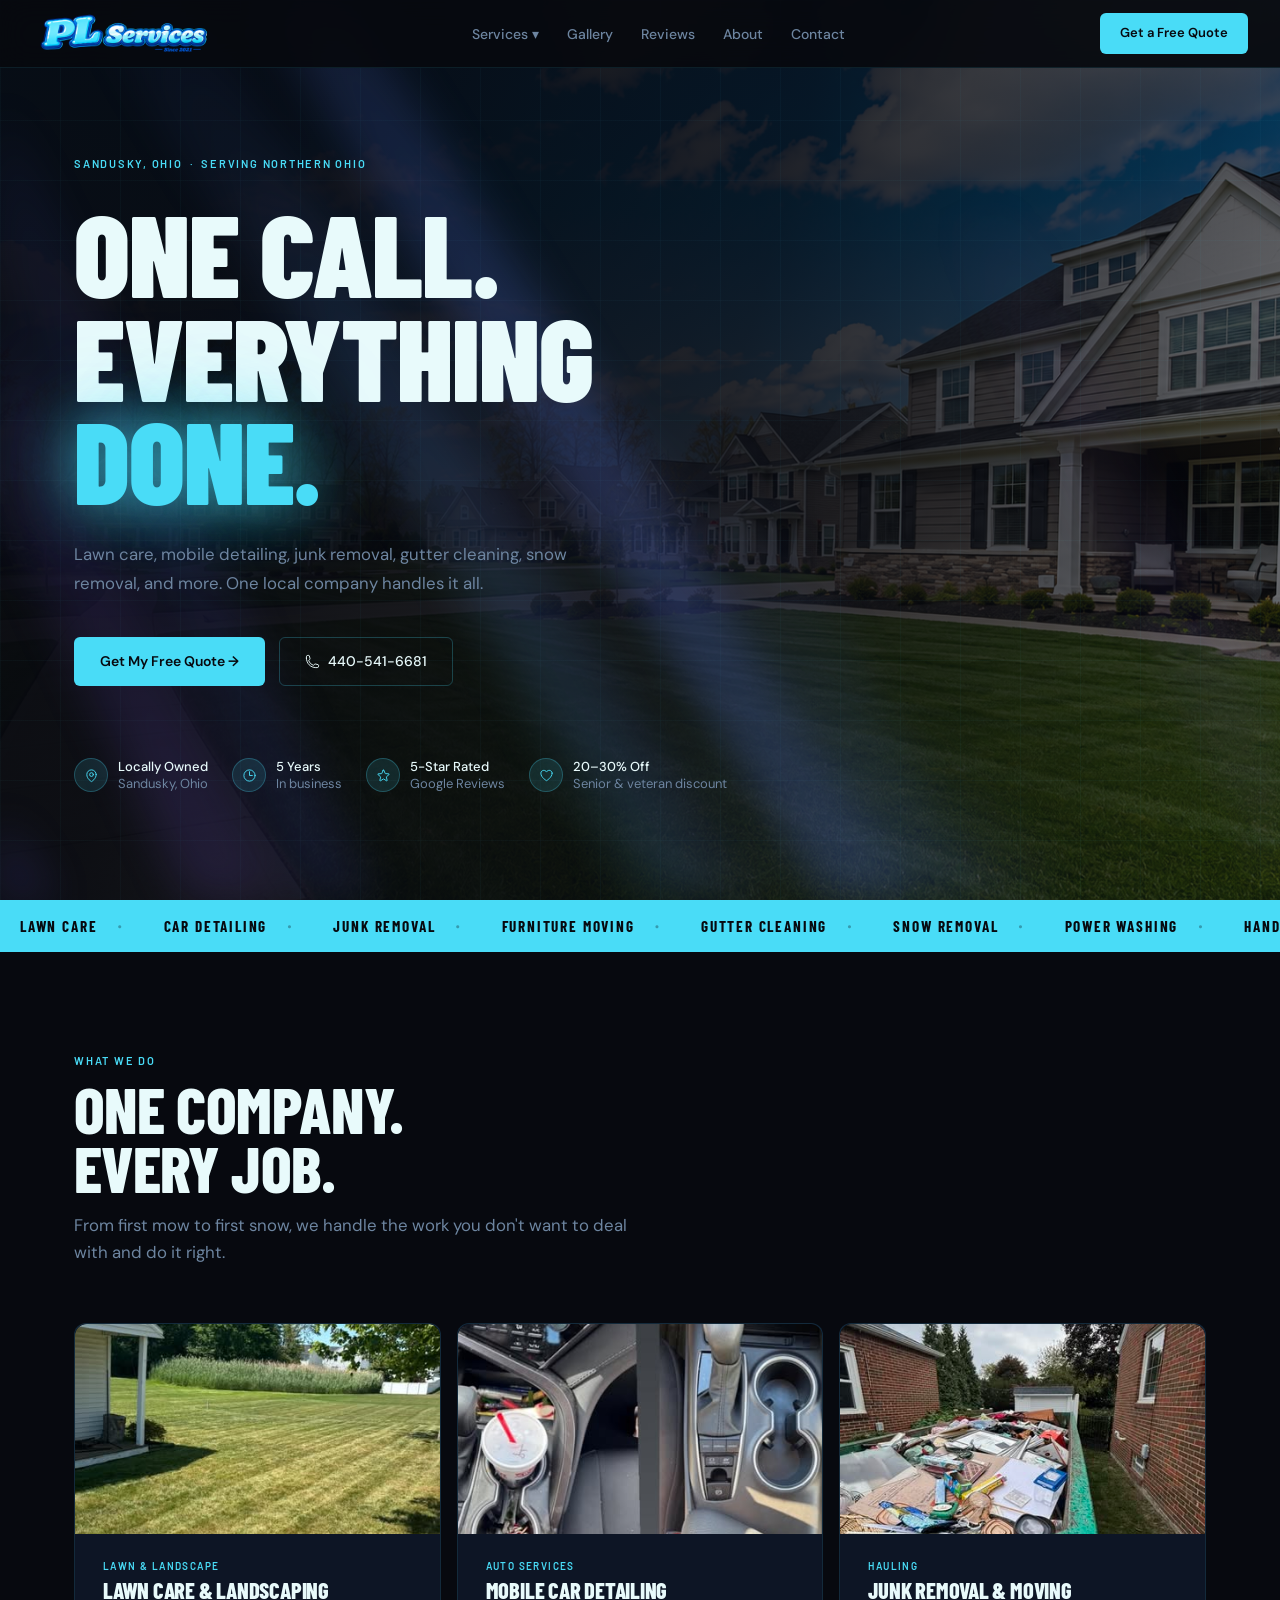
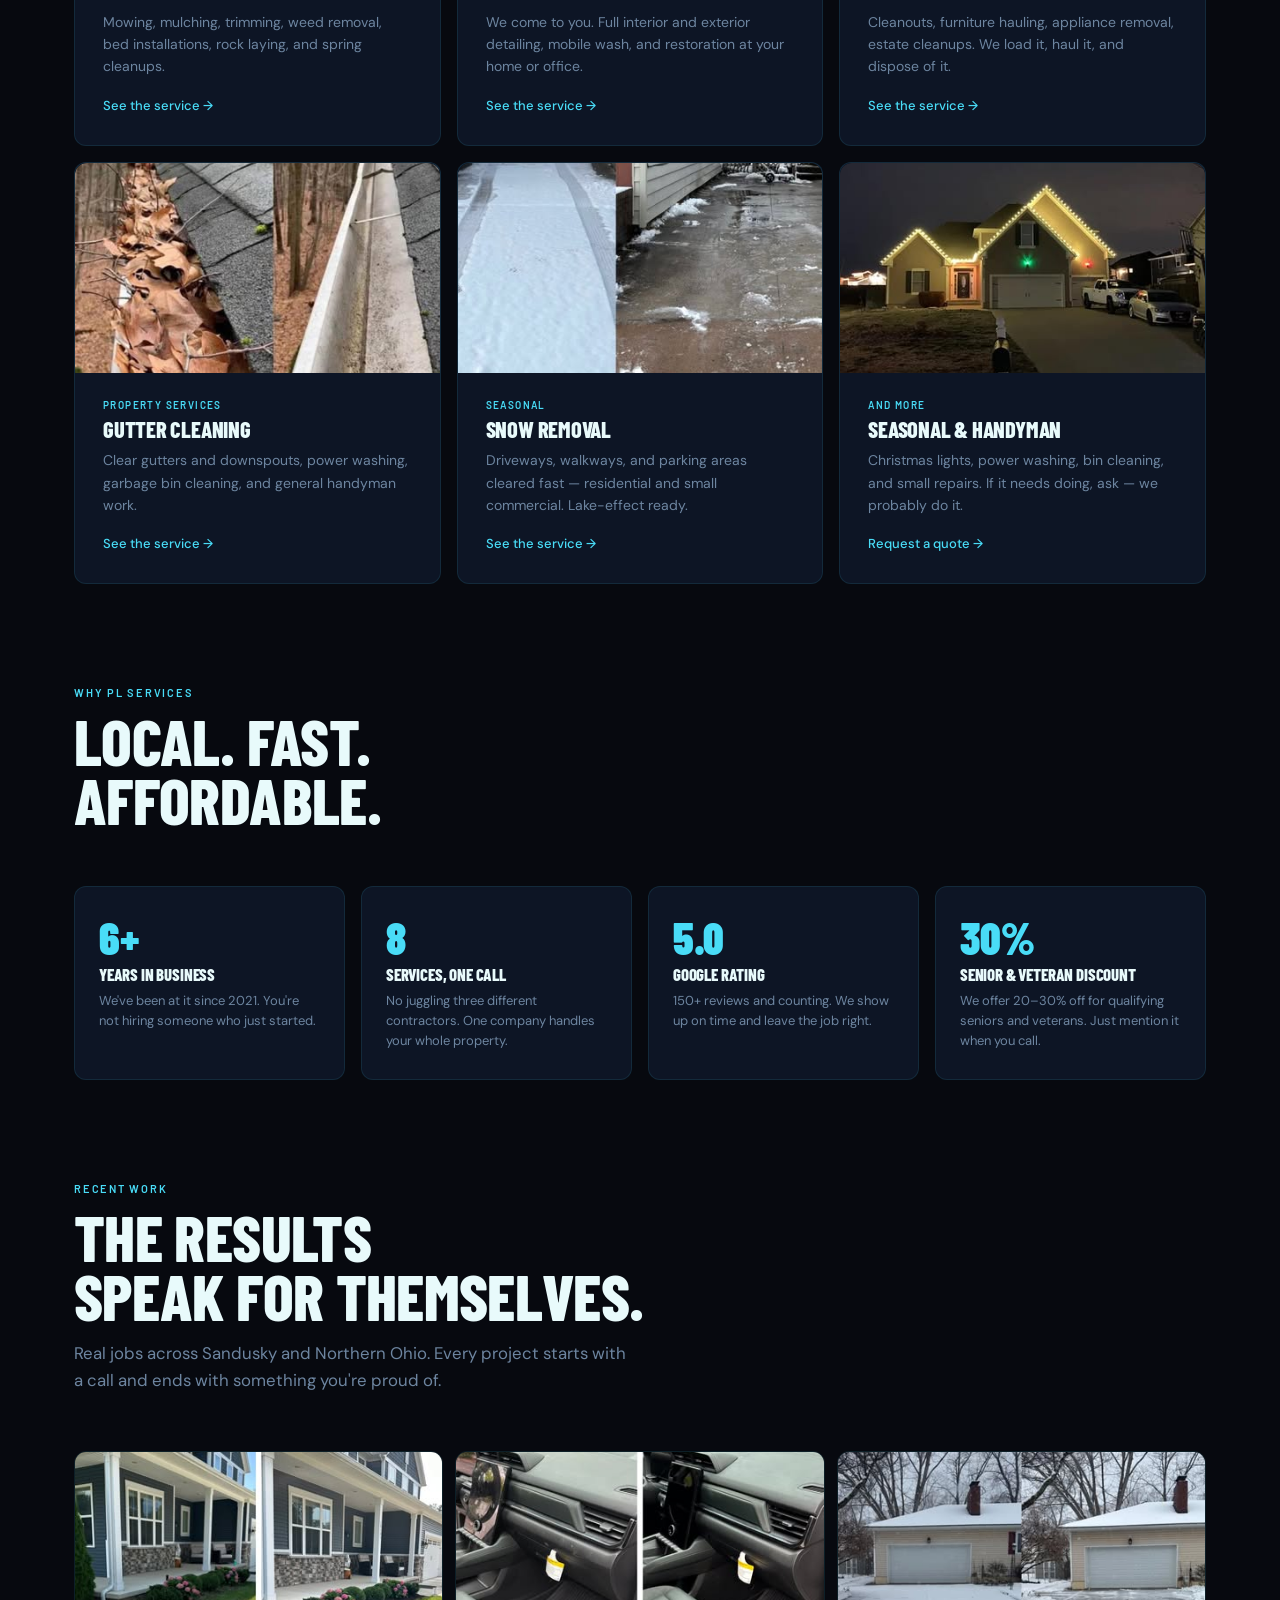
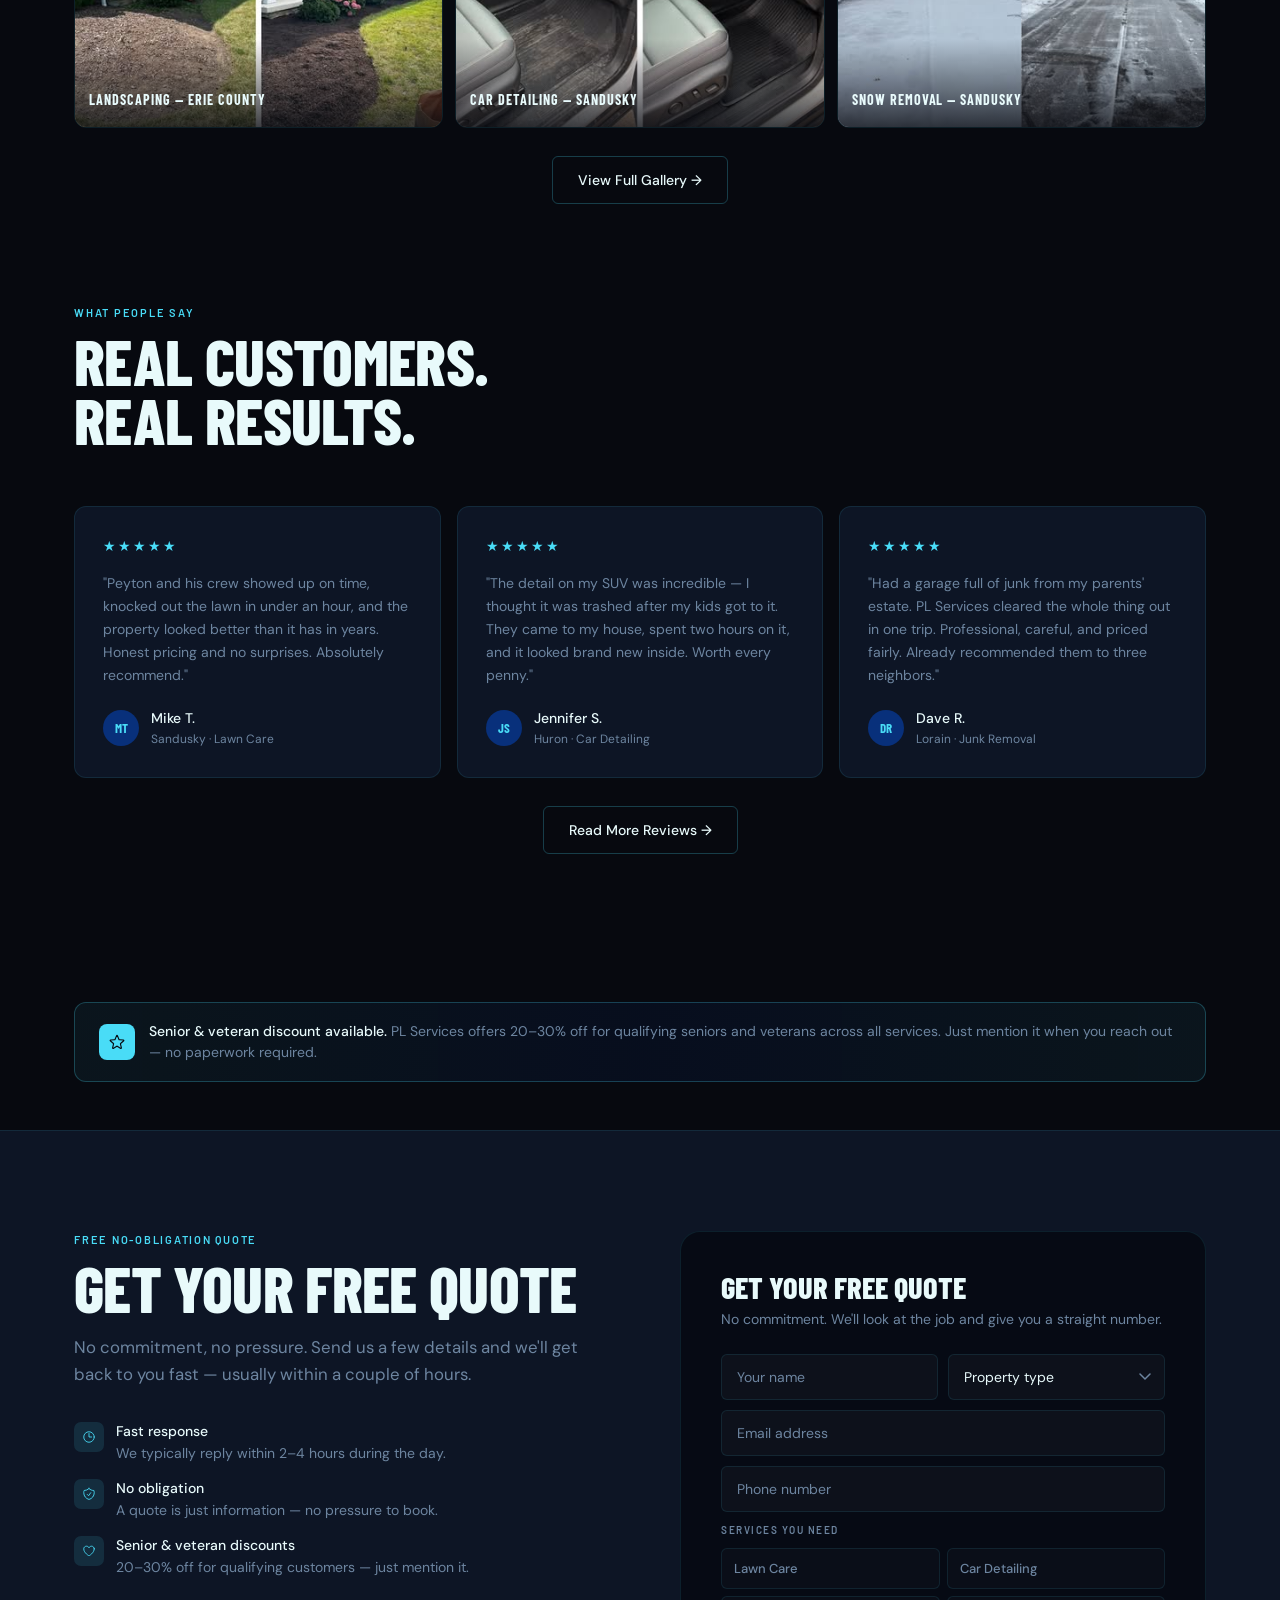
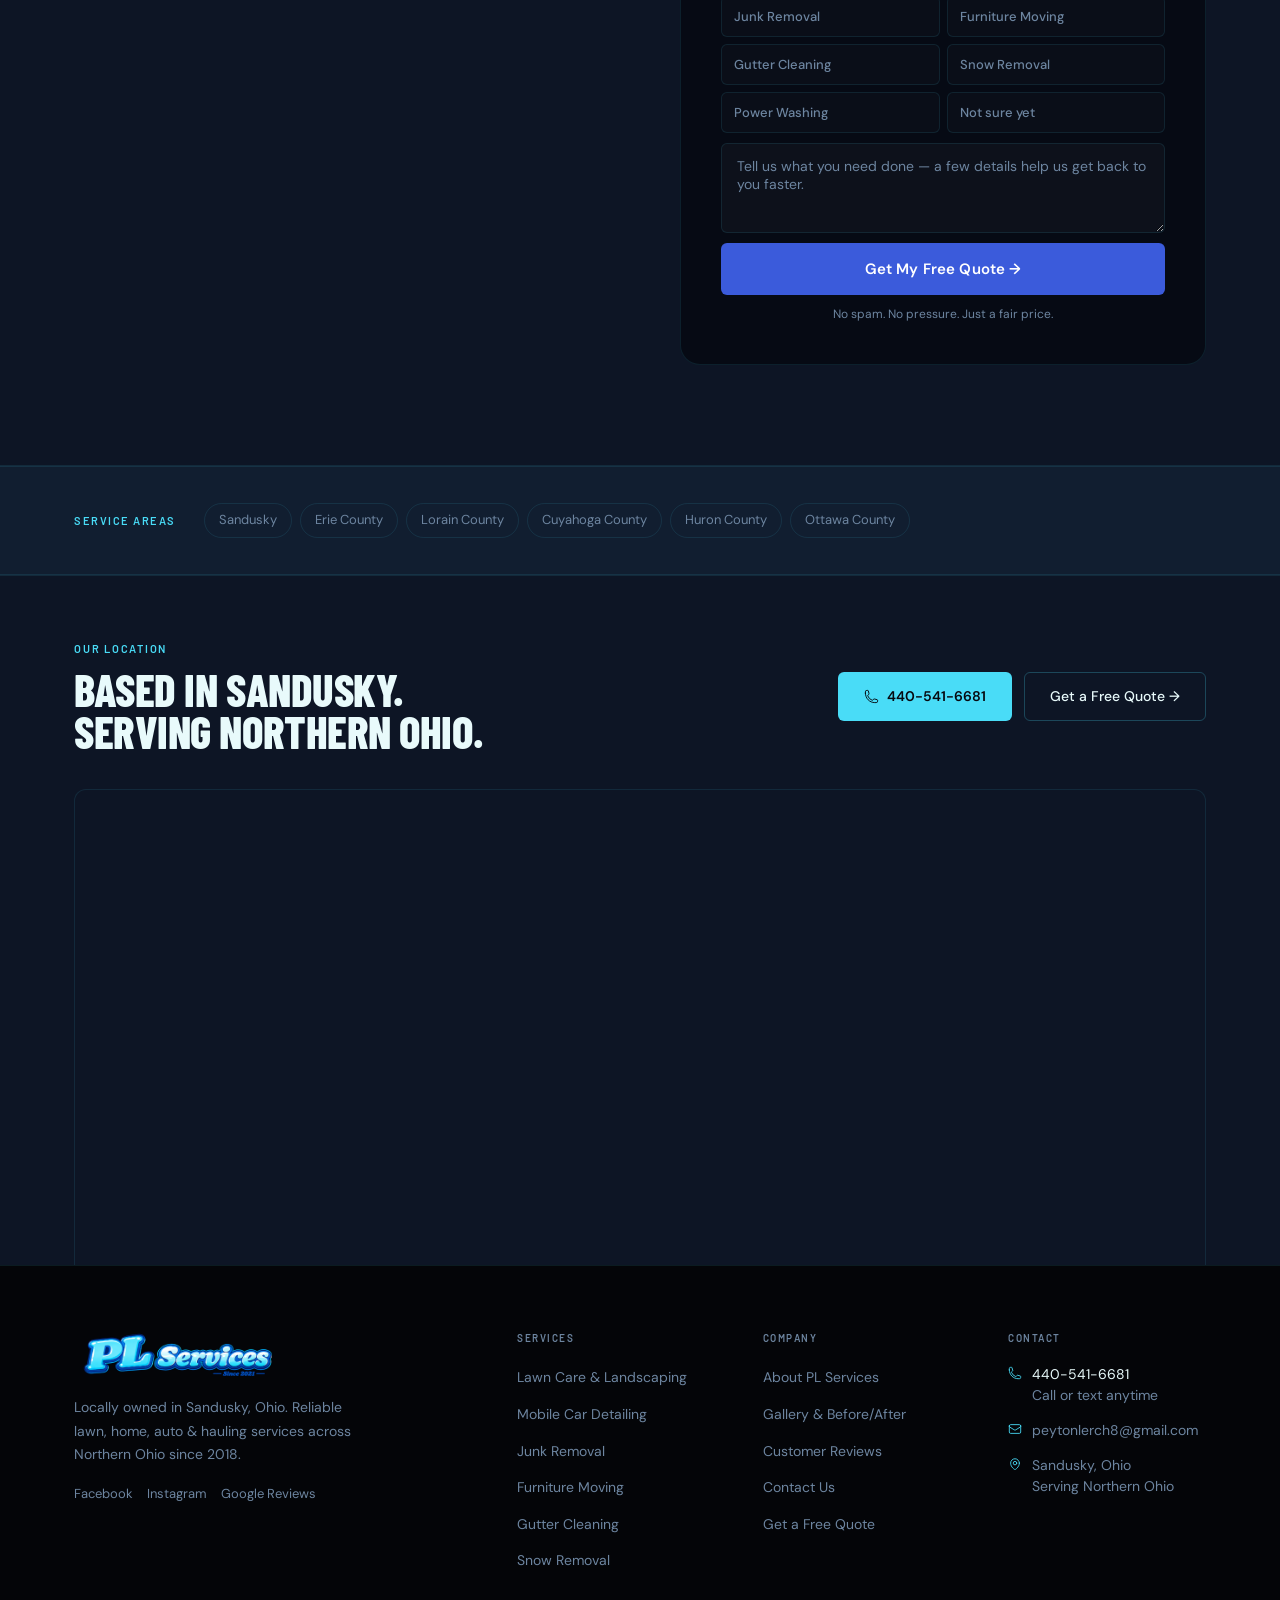
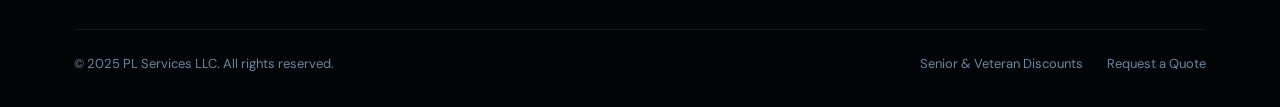
==== index.html @ 10dc3836 "Add hero beam animation and tighten mobile layout - Canvas beam animation on home page hero (vanilla" ====
<!DOCTYPE html>
<html lang="en">
<head>
<meta charset="UTF-8">
<meta name="viewport" content="width=device-width, initial-scale=1.0">
<title>PL Services LLC | Lawn, Home, Auto &amp; Hauling Services in Sandusky, Ohio</title>
<meta name="description" content="PL Services LLC offers lawn care, mobile car detailing, junk removal, gutter cleaning, and snow removal across Sandusky and Northern Ohio. Locally owned since 2021.">
<link rel="stylesheet" href="assets/css/styles.css">
</head>
<body>

<div id="nav-ph"></div>

<!-- HERO -->
<section class="hero">
  <div class="hero-bg"></div>
  <div class="page-hero-photo" style="background-image:url('assets/images/Hero%20Image.png');background-position:center 40%"></div>
  <div class="hero-grid"></div>
  <canvas id="hero-beams-canvas" class="hero-beams-canvas"></canvas>
  <div class="hero-content">
    <span class="eyebrow hero-eyebrow">Sandusky, Ohio &nbsp;·&nbsp; Serving Northern Ohio</span>
    <h1>One call.<br>Everything<br><span class="glow">Done.</span></h1>
    <p class="hero-sub">Lawn care, mobile detailing, junk removal, gutter cleaning, snow removal, and more. One local company handles it all.</p>
    <div class="hero-ctas">
      <a href="contact.html#quote" class="btn-primary">Get My Free Quote →</a>
      <a href="tel:4405416681" class="btn-outline ph-icon-sm">
        <svg viewBox="0 0 24 24" fill="none" stroke="currentColor" stroke-width="1.5"><path stroke-linecap="round" stroke-linejoin="round" d="M2.25 6.75c0 8.284 6.716 15 15 15h2.25a2.25 2.25 0 002.25-2.25v-1.372c0-.516-.351-.966-.852-1.091l-4.423-1.106c-.44-.11-.902.055-1.173.417l-.97 1.293c-.282.376-.769.542-1.21.38a12.035 12.035 0 01-7.143-7.143c-.162-.441.004-.928.38-1.21l1.293-.97c.363-.271.527-.734.417-1.173L6.963 3.102a1.125 1.125 0 00-1.091-.852H4.5A2.25 2.25 0 002.25 4.5v2.25z"/></svg>
        440-541-6681
      </a>
    </div>
    <div class="hero-trust">
      <div class="trust-item">
        <div class="trust-icon"><svg viewBox="0 0 24 24" fill="none" stroke="currentColor" stroke-width="1.5"><path stroke-linecap="round" stroke-linejoin="round" d="M15 10.5a3 3 0 11-6 0 3 3 0 016 0z"/><path stroke-linecap="round" stroke-linejoin="round" d="M19.5 10.5c0 7.142-7.5 11.25-7.5 11.25S4.5 17.642 4.5 10.5a7.5 7.5 0 1115 0z"/></svg></div>
        <div class="trust-text"><strong>Locally Owned</strong>Sandusky, Ohio</div>
      </div>
      <div class="trust-item">
        <div class="trust-icon"><svg viewBox="0 0 24 24" fill="none" stroke="currentColor" stroke-width="1.5"><path stroke-linecap="round" stroke-linejoin="round" d="M12 6v6h4.5m4.5 0a9 9 0 11-18 0 9 9 0 0118 0z"/></svg></div>
        <div class="trust-text"><strong>5 Years</strong>In business</div>
      </div>
      <div class="trust-item">
        <div class="trust-icon"><svg viewBox="0 0 24 24" fill="none" stroke="currentColor" stroke-width="1.5"><path stroke-linecap="round" stroke-linejoin="round" d="M11.48 3.499a.562.562 0 011.04 0l2.125 5.111a.563.563 0 00.475.345l5.518.442c.499.04.701.663.321.988l-4.204 3.602a.563.563 0 00-.182.557l1.285 5.385a.562.562 0 01-.84.61l-4.725-2.885a.563.563 0 00-.586 0L6.982 20.54a.562.562 0 01-.84-.61l1.285-5.386a.562.562 0 00-.182-.557l-4.204-3.602a.563.563 0 01.321-.988l5.518-.442a.563.563 0 00.475-.345L11.48 3.5z"/></svg></div>
        <div class="trust-text"><strong>5-Star Rated</strong>Google Reviews</div>
      </div>
      <div class="trust-item">
        <div class="trust-icon"><svg viewBox="0 0 24 24" fill="none" stroke="currentColor" stroke-width="1.5"><path stroke-linecap="round" stroke-linejoin="round" d="M21 8.25c0-2.485-2.099-4.5-4.688-4.5-1.935 0-3.597 1.126-4.312 2.733-.715-1.607-2.377-2.733-4.313-2.733C5.1 3.75 3 5.765 3 8.25c0 7.22 9 12 9 12s9-4.78 9-12z"/></svg></div>
        <div class="trust-text"><strong>20–30% Off</strong>Senior &amp; veteran discount</div>
      </div>
    </div>
  </div>
</section>

<!-- TICKER -->
<div id="ticker-ph"></div>

<!-- SERVICES -->
<section class="section">
  <div class="container">
    <div class="section-hd">
      <span class="eyebrow">What We Do</span>
      <h2>One company.<br>Every job.</h2>
      <p>From first mow to first snow, we handle the work you don't want to deal with and do it right.</p>
    </div>
    <div class="svc-grid">
      <a href="lawn-care.html" class="svc-card">
        <img class="card-photo" src="assets/images/Finished%20mowed%20lawn.jpg" alt="Freshly mowed lawn in Sandusky Ohio">
        <div class="card-body">
          <div class="card-lbl">Lawn &amp; Landscape</div>
          <h3>Lawn Care &amp; Landscaping</h3>
          <p>Mowing, mulching, trimming, weed removal, bed installations, rock laying, and spring cleanups.</p>
          <span class="card-more">See the service →</span>
        </div>
      </a>
      <a href="car-detailing.html" class="svc-card">
        <img class="card-photo" src="assets/images/Car%20Detailing%20Before%20After%201.jpg" alt="Mobile car detailing before and after Sandusky Ohio">
        <div class="card-body">
          <div class="card-lbl">Auto Services</div>
          <h3>Mobile Car Detailing</h3>
          <p>We come to you. Full interior and exterior detailing, mobile wash, and restoration at your home or office.</p>
          <span class="card-more">See the service →</span>
        </div>
      </a>
      <a href="junk-removal.html" class="svc-card">
        <img class="card-photo" src="assets/images/Junk%20Removal.jpg" alt="Junk removal and hauling Northern Ohio">
        <div class="card-body">
          <div class="card-lbl">Hauling</div>
          <h3>Junk Removal &amp; Moving</h3>
          <p>Cleanouts, furniture hauling, appliance removal, estate cleanups. We load it, haul it, and dispose of it.</p>
          <span class="card-more">See the service →</span>
        </div>
      </a>
      <a href="gutter-cleaning.html" class="svc-card">
        <img class="card-photo" src="assets/images/Gutter%20Cleaning%20Before%20After%202.jpg" alt="Gutter cleaning Sandusky Ohio">
        <div class="card-body">
          <div class="card-lbl">Property Services</div>
          <h3>Gutter Cleaning</h3>
          <p>Clear gutters and downspouts, power washing, garbage bin cleaning, and general handyman work.</p>
          <span class="card-more">See the service →</span>
        </div>
      </a>
      <a href="snow-removal.html" class="svc-card">
        <img class="card-photo" src="assets/images/Snow%20Removal%20Before%20After%201.jpg" alt="Snow removal Sandusky Erie County Ohio">
        <div class="card-body">
          <div class="card-lbl">Seasonal</div>
          <h3>Snow Removal</h3>
          <p>Driveways, walkways, and parking areas cleared fast — residential and small commercial. Lake-effect ready.</p>
          <span class="card-more">See the service →</span>
        </div>
      </a>
      <a href="contact.html" class="svc-card">
        <img class="card-photo" src="assets/images/Hung%20Christmas%20Lights%20on%20House%201.jpg" alt="Christmas lights installation and seasonal services Northern Ohio">
        <div class="card-body">
          <div class="card-lbl">And More</div>
          <h3>Seasonal &amp; Handyman</h3>
          <p>Christmas lights, power washing, bin cleaning, and small repairs. If it needs doing, ask — we probably do it.</p>
          <span class="card-more">Request a quote →</span>
        </div>
      </a>
    </div>
  </div>
</section>

<!-- WHY US -->
<section class="section" style="padding-top:0">
  <div class="container">
    <div class="section-hd">
      <span class="eyebrow">Why PL Services</span>
      <h2>Local. Fast.<br>Affordable.</h2>
    </div>
    <div class="why-grid">
      <div class="why-item">
        <div class="why-num">6+</div>
        <h4>Years in Business</h4>
        <p>We've been at it since 2021. You're not hiring someone who just started.</p>
      </div>
      <div class="why-item">
        <div class="why-num">8</div>
        <h4>Services, One Call</h4>
        <p>No juggling three different contractors. One company handles your whole property.</p>
      </div>
      <div class="why-item">
        <div class="why-num">5.0</div>
        <h4>Google Rating</h4>
        <p>150+ reviews and counting. We show up on time and leave the job right.</p>
      </div>
      <div class="why-item">
        <div class="why-num">30%</div>
        <h4>Senior &amp; Veteran Discount</h4>
        <p>We offer 20–30% off for qualifying seniors and veterans. Just mention it when you call.</p>
      </div>
    </div>
  </div>
</section>

<!-- GALLERY PREVIEW -->
<section class="section" style="padding-top:0">
  <div class="container">
    <div class="section-hd">
      <span class="eyebrow">Recent Work</span>
      <h2>The results<br>speak for themselves.</h2>
      <p>Real jobs across Sandusky and Northern Ohio. Every project starts with a call and ends with something you're proud of.</p>
    </div>
    <div class="ph-grid">
      <div class="ph-item">
        <img src="assets/images/Landscape%20Before%20After%201.jpg" alt="Landscaping before and after Sandusky Ohio">
        <div class="ph-cap"><span>Landscaping — Erie County</span></div>
      </div>
      <div class="ph-item">
        <img src="assets/images/Car%20Detailing%20Before%20After%202.jpg" alt="Car detailing before and after Northern Ohio">
        <div class="ph-cap"><span>Car Detailing — Sandusky</span></div>
      </div>
      <div class="ph-item">
        <img src="assets/images/Snow%20Removal%20Before%20After%203.jpg" alt="Snow removal before and after Erie County Ohio">
        <div class="ph-cap"><span>Snow Removal — Sandusky</span></div>
      </div>
    </div>
    <div style="text-align:center;margin-top:28px">
      <a href="gallery.html" class="btn-outline">View Full Gallery →</a>
    </div>
  </div>
</section>

<!-- REVIEWS PREVIEW -->
<section class="section" style="padding-top:0">
  <div class="container">
    <div class="section-hd">
      <span class="eyebrow">What People Say</span>
      <h2>Real customers.<br>Real results.</h2>
    </div>
    <div class="reviews-grid">
      <div class="rv-card">
        <div class="rv-stars">★★★★★</div>
        <p class="rv-text">"Peyton and his crew showed up on time, knocked out the lawn in under an hour, and the property looked better than it has in years. Honest pricing and no surprises. Absolutely recommend."</p>
        <div class="rv-author">
          <div class="rv-avatar">MT</div>
          <div><div class="rv-name">Mike T.</div><div class="rv-loc">Sandusky · Lawn Care</div></div>
        </div>
      </div>
      <div class="rv-card">
        <div class="rv-stars">★★★★★</div>
        <p class="rv-text">"The detail on my SUV was incredible — I thought it was trashed after my kids got to it. They came to my house, spent two hours on it, and it looked brand new inside. Worth every penny."</p>
        <div class="rv-author">
          <div class="rv-avatar">JS</div>
          <div><div class="rv-name">Jennifer S.</div><div class="rv-loc">Huron · Car Detailing</div></div>
        </div>
      </div>
      <div class="rv-card">
        <div class="rv-stars">★★★★★</div>
        <p class="rv-text">"Had a garage full of junk from my parents' estate. PL Services cleared the whole thing out in one trip. Professional, careful, and priced fairly. Already recommended them to three neighbors."</p>
        <div class="rv-author">
          <div class="rv-avatar">DR</div>
          <div><div class="rv-name">Dave R.</div><div class="rv-loc">Lorain · Junk Removal</div></div>
        </div>
      </div>
    </div>
    <div style="text-align:center;margin-top:28px">
      <a href="reviews.html" class="btn-outline">Read More Reviews →</a>
    </div>
  </div>
</section>

<!-- DISCOUNT STRIP -->
<div class="container">
  <div class="disc-strip">
    <div class="disc-icon">
      <svg viewBox="0 0 24 24" fill="none" stroke="currentColor" stroke-width="1.5"><path stroke-linecap="round" stroke-linejoin="round" d="M11.48 3.499a.562.562 0 011.04 0l2.125 5.111a.563.563 0 00.475.345l5.518.442c.499.04.701.663.321.988l-4.204 3.602a.563.563 0 00-.182.557l1.285 5.385a.562.562 0 01-.84.61l-4.725-2.885a.563.563 0 00-.586 0L6.982 20.54a.562.562 0 01-.84-.61l1.285-5.386a.562.562 0 00-.182-.557l-4.204-3.602a.563.563 0 01.321-.988l5.518-.442a.563.563 0 00.475-.345L11.48 3.5z"/></svg>
    </div>
    <p><strong>Senior &amp; veteran discount available.</strong> PL Services offers 20–30% off for qualifying seniors and veterans across all services. Just mention it when you reach out — no paperwork required.</p>
  </div>
</div>

<!-- QUOTE FORM -->
<div id="quote-ph"></div>
<!-- AREA -->
<div id="area-ph"></div>

<div id="footer-ph"></div>
<script src="assets/js/components.js"></script>
<script src="assets/js/script.js"></script>
</body>
</html>
---- assets/css/styles.css ----
@import url('https://fonts.googleapis.com/css2?family=Barlow+Condensed:wght@600;700;800;900&family=Barlow:wght@500;600&family=DM+Sans:ital,wght@0,400;0,500;0,600;1,400&display=swap');

:root {
  --bg:#07090f; --surface:#0d1525; --surface-2:#111e30;
  --accent:#49DCF7; --accent-dim:rgba(73,220,247,.12); --accent-bright:#6AEAFB;
  --navy:#08307B; --blue:#1a6fa8;
  --text:#E8FAFB; --muted:#6d85a0;
  --border:rgba(73,220,247,.1); --border-s:rgba(73,220,247,.25);
  --r:6px; --rl:12px; --rxl:20px;
  --fd:'Barlow Condensed',sans-serif; --fb:'DM Sans',sans-serif; --fl:'Barlow',sans-serif;
  --t:.22s ease;
}

*,*::before,*::after{box-sizing:border-box;margin:0;padding:0}
html{scroll-behavior:smooth}
body{background:var(--bg);color:var(--text);font-family:var(--fb);font-size:16px;line-height:1.6;-webkit-font-smoothing:antialiased}
img{max-width:100%;display:block}
a{color:inherit;text-decoration:none}

.container{max-width:1180px;margin:0 auto;padding:0 24px}

.eyebrow{font-family:var(--fl);font-size:11px;font-weight:600;letter-spacing:.16em;text-transform:uppercase;color:var(--accent);display:block}

h1,h2,h3,h4{font-family:var(--fd);font-weight:800;line-height:.92;letter-spacing:-.01em;text-transform:uppercase}
h1{font-size:clamp(3.5rem,9vw,8rem)}
h2{font-size:clamp(2.2rem,5vw,4.2rem)}
h3{font-size:clamp(1.6rem,3vw,2.4rem)}
h4{font-size:1.3rem}
p{font-family:var(--fb)}

.btn-primary{display:inline-flex;align-items:center;gap:8px;background:var(--accent);color:#07090f;font-family:var(--fb);font-size:14px;font-weight:600;padding:13px 26px;border-radius:var(--r);border:none;cursor:pointer;transition:background var(--t),transform var(--t);white-space:nowrap;text-decoration:none}
.btn-primary:hover{background:var(--accent-bright);transform:translateY(-2px)}
.btn-outline{display:inline-flex;align-items:center;gap:8px;background:transparent;color:var(--text);font-family:var(--fb);font-size:14px;font-weight:500;padding:12px 25px;border-radius:var(--r);border:1px solid var(--border-s);cursor:pointer;transition:border-color var(--t),color var(--t);white-space:nowrap;text-decoration:none}
.btn-outline:hover{border-color:var(--accent);color:var(--accent)}

/* NAV */
.site-nav{position:fixed;top:0;left:0;right:0;z-index:100;height:68px;padding:0 32px;display:flex;align-items:center;justify-content:space-between;background:rgba(7,9,15,.92);backdrop-filter:blur(14px);border-bottom:1px solid var(--border)}
.nav-logo{display:flex;align-items:center;text-decoration:none;flex-shrink:0}
.nav-logo-img{height:46px;width:auto;display:block;object-fit:contain}
.nav-links{display:flex;align-items:center;gap:28px;list-style:none}
.nav-links a{font-family:var(--fb);font-size:14px;font-weight:500;color:var(--muted);transition:color var(--t)}
.nav-links a:hover{color:var(--text)}
.nav-dropdown{position:relative}
.nav-drop-menu{position:absolute;top:100%;left:50%;transform:translateX(-50%);min-width:230px;padding:12px 0 0;background:transparent;border:none;box-shadow:none;display:none;z-index:200}
.nav-drop-menu::before{content:'';position:absolute;top:12px;left:0;right:0;bottom:0;background:var(--surface);border:1px solid var(--border);border-radius:var(--rl);box-shadow:0 24px 48px rgba(0,0,0,.5);z-index:-1}
.nav-dropdown:hover .nav-drop-menu{display:block}
.nav-drop-menu a{display:block;padding:10px 14px;border-radius:var(--r);font-size:13px;color:var(--muted);transition:background var(--t),color var(--t);position:relative;z-index:1}
.nav-drop-menu a:hover{background:var(--accent-dim);color:var(--text)}
.nav-cta{font-size:13px;padding:10px 20px}
.nav-mob-btn{display:none;background:none;border:none;cursor:pointer;color:var(--text);padding:4px}
.mobile-nav{display:none;position:fixed;top:68px;left:0;right:0;background:var(--bg);border-bottom:1px solid var(--border);padding:16px 24px 24px;z-index:99;flex-direction:column;gap:2px}
.mobile-nav.open{display:flex}
.mobile-nav a{display:block;padding:13px 0;font-size:15px;font-weight:500;color:var(--muted);border-bottom:1px solid var(--border)}
.mobile-nav a:last-child{border-bottom:none}

/* TICKER */
.ticker-wrap{overflow:hidden;background:var(--accent);padding:14px 0}
.ticker-track{display:flex;width:max-content;animation:ticker 34s linear infinite}
.ticker-item{font-family:var(--fd);font-weight:700;font-size:.95rem;letter-spacing:.12em;text-transform:uppercase;color:#07090f;padding:0 20px;white-space:nowrap;display:inline-flex;align-items:center;gap:20px}
.t-dot{opacity:.3;font-size:.45rem;line-height:1}
@keyframes ticker{from{transform:translateX(0)}to{transform:translateX(-50%)}}

/* HERO */
.hero{min-height:100vh;display:flex;align-items:center;position:relative;overflow:hidden;padding-top:68px}
.hero-bg{position:absolute;inset:0;background:radial-gradient(ellipse 65% 60% at 75% 45%,rgba(8,48,123,.45) 0%,transparent 65%),radial-gradient(ellipse 35% 50% at 15% 85%,rgba(73,220,247,.06) 0%,transparent 55%),var(--bg)}
.hero-grid{position:absolute;inset:0;background-image:linear-gradient(rgba(73,220,247,.03) 1px,transparent 1px),linear-gradient(90deg,rgba(73,220,247,.03) 1px,transparent 1px);background-size:60px 60px}
.hero-beams-canvas{position:absolute;inset:0;width:100%;height:100%;z-index:1;pointer-events:none;filter:blur(22px);will-change:transform}
.hero-content{position:relative;z-index:2;max-width:1180px;margin:0 auto;padding:80px 24px 100px;width:100%}
.hero-eyebrow{margin-bottom:28px}
.hero h1{line-height:.9;margin-bottom:28px;font-weight:900}
.glow{color:var(--accent);text-shadow:0 0 60px rgba(73,220,247,.75),0 0 120px rgba(73,220,247,.38)}
.hero-sub{font-size:1.05rem;color:var(--muted);max-width:500px;margin-bottom:40px;line-height:1.7}
.hero-ctas{display:flex;gap:14px;flex-wrap:wrap;align-items:center;margin-bottom:72px}
.hero-trust{display:flex;flex-wrap:wrap;gap:24px}
.trust-item{display:flex;align-items:center;gap:10px}
.trust-icon{width:34px;height:34px;border-radius:50%;background:var(--accent-dim);border:1px solid var(--border-s);display:flex;align-items:center;justify-content:center;flex-shrink:0}
.trust-icon svg{width:15px;height:15px;color:var(--accent)}
.trust-text{font-size:13px;color:var(--muted);line-height:1.35}
.trust-text strong{color:var(--text);font-weight:500;display:block;font-size:13px}

/* SECTIONS */
.section{padding:100px 0}
.section-hd{margin-bottom:56px}
.section-hd h2{margin-top:10px;margin-bottom:14px}
.section-hd p{color:var(--muted);max-width:560px;font-size:1.05rem;line-height:1.65}

/* SERVICE CARDS */
.svc-grid{display:grid;grid-template-columns:repeat(3,1fr);gap:16px}
.svc-card{background:var(--surface);border:1px solid var(--border);border-radius:var(--rl);padding:36px 28px;transition:border-color var(--t),transform var(--t);text-decoration:none;display:block}
.svc-card:hover{border-color:var(--border-s);transform:translateY(-3px)}
.svc-card:hover .card-icon{background:rgba(73,220,247,.2)}
.card-icon{width:50px;height:50px;border-radius:10px;background:var(--accent-dim);display:flex;align-items:center;justify-content:center;margin-bottom:20px;font-size:22px;transition:background var(--t)}
.card-lbl{font-family:var(--fl);font-size:10px;font-weight:600;letter-spacing:.14em;text-transform:uppercase;color:var(--accent);margin-bottom:6px}
.svc-card h3{font-size:1.4rem;margin-bottom:10px;color:var(--text)}
.svc-card p{font-size:14px;color:var(--muted);line-height:1.6}
.card-more{display:inline-flex;align-items:center;gap:5px;font-size:13px;font-weight:500;color:var(--accent);margin-top:18px}

/* WHY */
.why-grid{display:grid;grid-template-columns:repeat(4,1fr);gap:16px}
.why-item{padding:28px 24px;background:var(--surface);border:1px solid var(--border);border-radius:var(--rl)}
.why-num{font-family:var(--fd);font-size:2.8rem;font-weight:900;color:var(--accent);line-height:1;margin-bottom:8px}
.why-item h4{font-size:1.05rem;margin-bottom:8px}
.why-item p{font-size:13px;color:var(--muted);line-height:1.55}

/* GALLERY */
.gallery-grid{display:grid;grid-template-columns:repeat(3,1fr);gap:16px}
.g-item{border-radius:var(--rl);overflow:hidden;aspect-ratio:4/3;position:relative;border:1px solid var(--border)}
.g-split{display:grid;grid-template-columns:1fr 1fr;height:100%}
.g-before{display:flex;align-items:flex-end;padding:12px;border-right:2px solid rgba(73,220,247,.3)}
.g-after{display:flex;align-items:flex-end;justify-content:flex-end;padding:12px}
.g-lbl-b{font-family:var(--fl);font-size:10px;font-weight:600;letter-spacing:.12em;text-transform:uppercase;padding:4px 8px;border-radius:4px;background:rgba(255,255,255,.08);color:rgba(255,255,255,.4)}
.g-lbl-a{font-family:var(--fl);font-size:10px;font-weight:600;letter-spacing:.12em;text-transform:uppercase;padding:4px 8px;border-radius:4px;background:rgba(73,220,247,.15);color:var(--accent)}
.g-mid{position:absolute;top:50%;left:50%;transform:translate(-50%,-50%);width:32px;height:32px;border-radius:50%;background:var(--accent);color:#07090f;display:flex;align-items:center;justify-content:center;font-family:var(--fd);font-size:.8rem;font-weight:900;z-index:3}
.g-cap{position:absolute;bottom:0;left:0;right:0;padding:28px 14px 12px;background:linear-gradient(to top,rgba(7,9,15,.85),transparent)}
.g-cap span{font-family:var(--fd);font-size:1rem;font-weight:700;text-transform:uppercase;letter-spacing:.06em}

/* QUOTE FORM */
.quote-section{padding:100px 0;background:var(--surface);border-top:1px solid var(--border);border-bottom:1px solid var(--border)}
.quote-inner{display:grid;grid-template-columns:1fr 1fr;gap:80px;align-items:start}
.q-left h2{margin-top:10px;margin-bottom:16px}
.q-left>p{color:var(--muted);font-size:1.05rem;line-height:1.65;margin-bottom:32px}
.q-details{display:flex;flex-direction:column;gap:14px}
.q-det{display:flex;align-items:flex-start;gap:12px}
.q-det-icon{width:30px;height:30px;border-radius:7px;background:var(--accent-dim);display:flex;align-items:center;justify-content:center;flex-shrink:0;margin-top:1px}
.q-det-icon svg{width:14px;height:14px;color:var(--accent)}
.q-det-text{font-size:14px;color:var(--muted);line-height:1.5}
.q-det-text strong{color:var(--text);font-weight:500;display:block;margin-bottom:1px}

.qf-card{background:#060a14;border:1px solid var(--border);border-radius:var(--rxl);padding:40px}
.qf-title{font-family:var(--fd);font-size:1.9rem;font-weight:800;text-transform:uppercase;color:var(--text);line-height:1;margin-bottom:6px}
.qf-sub{font-size:14px;color:var(--muted);margin-bottom:24px;line-height:1.55}

.qf-form{display:flex;flex-direction:column;gap:10px}
.form-row{display:grid;grid-template-columns:1fr 1fr;gap:10px}
.ff{width:100%;background:rgba(255,255,255,.03);border:1px solid rgba(73,220,247,.1);border-radius:var(--r);padding:13px 15px;color:var(--text);font-family:var(--fb);font-size:14px;transition:border-color var(--t)}
.ff:focus{outline:none;border-color:rgba(73,220,247,.4);background:rgba(73,220,247,.025)}
.ff::placeholder{color:var(--muted)}
select.ff{-webkit-appearance:none;appearance:none;background-image:url("data:image/svg+xml,%3Csvg xmlns='http://www.w3.org/2000/svg' width='12' height='8'%3E%3Cpath d='M1 1l5 5 5-5' stroke='%236d85a0' stroke-width='1.5' fill='none' stroke-linecap='round'/%3E%3C/svg%3E");background-repeat:no-repeat;background-position:right 13px center;padding-right:34px;cursor:pointer}
select.ff option{background:#0d1525}
.svc-lbl{font-family:var(--fl);font-size:10px;font-weight:600;letter-spacing:.15em;text-transform:uppercase;color:var(--muted)}
.svc-toggles{display:grid;grid-template-columns:1fr 1fr;gap:7px}
.t-btn{padding:11px 12px;border-radius:var(--r);border:1px solid rgba(73,220,247,.1);background:rgba(255,255,255,.02);color:var(--muted);font-family:var(--fb);font-size:13px;font-weight:500;cursor:pointer;text-align:left;transition:border-color var(--t),background var(--t),color var(--t)}
.t-btn:hover{border-color:rgba(73,220,247,.28);color:var(--text)}
.t-btn.active{border-color:var(--accent);background:rgba(73,220,247,.1);color:var(--accent)}
textarea.ff{resize:vertical;min-height:90px;font-family:var(--fb)}
.btn-submit{width:100%;padding:16px;background:#3b5bdb;color:#fff;border:none;border-radius:var(--r);font-family:var(--fb);font-size:15px;font-weight:600;cursor:pointer;transition:background var(--t),transform var(--t);letter-spacing:.01em}
.btn-submit:hover{background:#2f4ac4;transform:translateY(-1px)}
.form-note{text-align:center;font-size:12px;color:var(--muted)}

/* AREA BAND */
.area-band{background:var(--surface-2);border-top:1px solid var(--border);border-bottom:1px solid var(--border);padding:36px 0}
.area-inner{display:flex;align-items:center;gap:28px;flex-wrap:wrap}
.area-lbl{font-family:var(--fl);font-size:11px;font-weight:600;letter-spacing:.14em;text-transform:uppercase;color:var(--accent);flex-shrink:0}
.counties{display:flex;gap:8px;flex-wrap:wrap}
.county{padding:6px 14px;border:1px solid var(--border);border-radius:100px;font-size:13px;color:var(--muted)}

/* REVIEWS */
.reviews-grid{display:grid;grid-template-columns:repeat(3,1fr);gap:16px}
.rv-card{background:var(--surface);border:1px solid var(--border);border-radius:var(--rl);padding:28px}
.rv-stars{color:var(--accent);font-size:.9rem;margin-bottom:14px;letter-spacing:2px}
.rv-text{font-size:14px;color:var(--muted);line-height:1.65;margin-bottom:20px}
.rv-author{display:flex;align-items:center;gap:12px}
.rv-avatar{width:36px;height:36px;border-radius:50%;background:var(--navy);display:flex;align-items:center;justify-content:center;font-family:var(--fd);font-weight:700;font-size:13px;color:var(--accent);flex-shrink:0;text-transform:uppercase}
.rv-name{font-size:14px;font-weight:500;color:var(--text)}
.rv-loc{font-size:12px;color:var(--muted)}

/* STEPS */
.steps-grid{display:grid;grid-template-columns:repeat(3,1fr);gap:16px}
.step-card{background:var(--surface);border:1px solid var(--border);border-radius:var(--rl);padding:32px 28px;position:relative}
.step-num{position:absolute;top:18px;right:22px;font-family:var(--fd);font-size:3.5rem;font-weight:900;color:rgba(73,220,247,.08);line-height:1}
.step-card h4{font-size:1.1rem;margin-bottom:10px}
.step-card p{font-size:14px;color:var(--muted);line-height:1.6}

/* FAQ */
.faq-list{display:flex;flex-direction:column;gap:4px}
.faq-item{border:1px solid var(--border);border-radius:var(--r);overflow:hidden}
.faq-q{width:100%;background:var(--surface);border:none;padding:17px 22px;text-align:left;display:flex;align-items:center;justify-content:space-between;cursor:pointer;font-family:var(--fb);font-size:15px;font-weight:500;color:var(--text);transition:background var(--t)}
.faq-q:hover{background:var(--surface-2)}
.faq-q svg{width:15px;height:15px;color:var(--muted);transition:transform .25s;flex-shrink:0}
.faq-item.open .faq-q svg{transform:rotate(180deg)}
.faq-a{background:var(--surface);font-size:14px;color:var(--muted);line-height:1.65;max-height:0;overflow:hidden;transition:max-height .3s ease,padding .2s;padding:0 22px}
.faq-item.open .faq-a{max-height:300px;padding:0 22px 18px}

/* CTA BAND */
.cta-band{padding:80px 0;background:linear-gradient(135deg,rgba(8,48,123,.55) 0%,var(--bg) 60%);border-top:1px solid var(--border);text-align:center}
.cta-band h2{margin-bottom:14px}
.cta-band>div>p{color:var(--muted);max-width:460px;margin:0 auto 36px}
.cta-btns{display:flex;gap:14px;justify-content:center;flex-wrap:wrap}

/* PAGE HERO */
.page-hero{padding:148px 0 80px;position:relative;overflow:hidden}
.page-hero-bg{position:absolute;inset:0;background:radial-gradient(ellipse 55% 80% at 85% 50%,rgba(8,48,123,.3) 0%,transparent 65%),var(--bg)}
.page-hero-grid{position:absolute;inset:0;background-image:linear-gradient(rgba(73,220,247,.03) 1px,transparent 1px),linear-gradient(90deg,rgba(73,220,247,.03) 1px,transparent 1px);background-size:60px 60px}
.page-hero-c{position:relative;z-index:2}
.page-hero h1{font-size:clamp(2.5rem,6vw,5.5rem);margin:12px 0 20px}
.page-hero p{font-size:1rem;color:var(--muted);max-width:540px;margin-bottom:32px;line-height:1.7}
.page-hero-ctas{display:flex;gap:12px;flex-wrap:wrap}

/* CONTENT */
.content-section{padding:80px 0}
.content-grid{display:grid;grid-template-columns:1fr 1fr;gap:80px;align-items:start}
.content-body h3{font-size:2rem;margin-bottom:16px}
.content-body p{color:var(--muted);font-size:.95rem;line-height:1.7;margin-bottom:16px}
.check-list{list-style:none;display:flex;flex-direction:column;gap:11px;margin-top:8px}
.check-list li{display:flex;align-items:flex-start;gap:10px;font-size:14px;color:var(--muted);line-height:1.55}
.ck{width:18px;height:18px;border-radius:50%;background:var(--accent-dim);border:1px solid var(--border-s);flex-shrink:0;margin-top:1px;display:flex;align-items:center;justify-content:center}
.ck svg{width:10px;height:10px;color:var(--accent)}
.visual-box{background:var(--surface);border:1px solid var(--border);border-radius:var(--rxl);aspect-ratio:4/3;display:flex;align-items:center;justify-content:center;position:relative;overflow:hidden}
.vb-txt{font-family:var(--fd);font-size:3.5rem;font-weight:900;text-transform:uppercase;color:rgba(73,220,247,.08);letter-spacing:.1em;text-align:center;line-height:1.1}
.vb-badge{position:absolute;top:20px;left:20px;padding:6px 12px;background:var(--accent);border-radius:4px;font-family:var(--fl);font-size:10px;font-weight:700;text-transform:uppercase;letter-spacing:.1em;color:#07090f}

/* DISCOUNT */
.disc-strip{background:linear-gradient(90deg,rgba(73,220,247,.06),rgba(8,48,123,.14),rgba(73,220,247,.06));border:1px solid var(--border-s);border-radius:var(--rl);padding:18px 24px;display:flex;align-items:center;gap:14px;margin:48px 0}
.disc-strip p{font-size:14px;color:var(--muted);line-height:1.5}
.disc-strip p strong{color:var(--text);font-weight:500}

/* ABOUT STATS */
.stat-grid{display:grid;grid-template-columns:repeat(4,1fr);gap:16px;margin-bottom:72px}
.stat-card{text-align:center;padding:32px 16px;background:var(--surface);border:1px solid var(--border);border-radius:var(--rl)}
.stat-num{font-family:var(--fd);font-size:3.2rem;font-weight:900;color:var(--accent);line-height:1;margin-bottom:6px}
.stat-lbl{font-size:13px;color:var(--muted)}

/* FOOTER */
/* Map section above footer */
.map-section{background:var(--surface);border-top:1px solid var(--border)}
.map-section-inner{max-width:1180px;margin:0 auto;padding:64px 24px 0}
.map-text-row{display:flex;align-items:center;justify-content:space-between;gap:24px;flex-wrap:wrap;margin-bottom:36px}
.map-heading{font-size:clamp(1.8rem,3.5vw,2.8rem);line-height:.95;margin-top:10px}
.map-contact-quick{display:flex;gap:12px;flex-wrap:wrap;align-items:center}
.map-embed{position:relative;padding-bottom:42%;min-height:300px;border-radius:var(--rl) var(--rl) 0 0;overflow:hidden;border:1px solid var(--border);border-bottom:none}
.map-embed iframe{position:absolute;inset:0;width:100%;height:100%;border:0;display:block}

.site-footer{background:#040508;border-top:1px solid var(--border);padding:64px 0 32px}
.footer-grid{display:grid;grid-template-columns:2fr 1fr 1fr 1fr;gap:48px;margin-bottom:56px}
.footer-brand p{font-size:14px;color:var(--muted);line-height:1.65;margin-top:14px;max-width:280px}
.footer-logo{font-family:var(--fd);font-weight:900;font-size:1.4rem;text-transform:uppercase;letter-spacing:.04em}
.footer-logo span{color:var(--accent)}
.footer-socials{display:flex;gap:14px;margin-top:18px}
.footer-socials a{font-size:13px;color:var(--muted);transition:color var(--t)}
.footer-socials a:hover{color:var(--accent)}
.footer-col h5{font-family:var(--fl);font-size:10px;font-weight:600;letter-spacing:.15em;text-transform:uppercase;color:var(--muted);margin-bottom:18px}
.footer-links{list-style:none;display:flex;flex-direction:column;gap:11px}
.footer-links a{font-size:14px;color:var(--muted);transition:color var(--t)}
.footer-links a:hover{color:var(--text)}
.fc-item{display:flex;align-items:flex-start;gap:10px;font-size:14px;color:var(--muted);margin-bottom:14px;line-height:1.5}
.fc-item svg{width:14px;height:14px;color:var(--accent);flex-shrink:0;margin-top:2px}
.fc-item a{color:var(--text);transition:color var(--t)}
.fc-item a:hover{color:var(--accent)}
.footer-bottom{border-top:1px solid var(--border);padding-top:24px;display:flex;align-items:center;justify-content:space-between;flex-wrap:wrap;gap:12px}
.footer-bottom p{font-size:13px;color:var(--muted)}
.fb-links{display:flex;gap:24px}
.fb-links a{font-size:13px;color:var(--muted);transition:color var(--t)}
.fb-links a:hover{color:var(--text)}

/* RESPONSIVE */
@media(max-width:1024px){
  .svc-grid{grid-template-columns:repeat(2,1fr)}
  .why-grid{grid-template-columns:repeat(2,1fr)}
  .footer-grid{grid-template-columns:1fr 1fr}
  .stat-grid{grid-template-columns:repeat(2,1fr)}
  .quote-inner{gap:48px}
}
@media(max-width:768px){
  .nav-links,.nav-cta{display:none}
  .nav-mob-btn{display:block}
  h1{font-size:2.6rem}
  h2{font-size:1.75rem}
  .section{padding:56px 0}
  .section-hd{margin-bottom:28px}
  .svc-grid{grid-template-columns:repeat(2,1fr)}
  .why-grid{grid-template-columns:repeat(2,1fr)}
  .reviews-grid{grid-template-columns:repeat(2,1fr)}
  .steps-grid{grid-template-columns:repeat(2,1fr)}
  .gallery-grid{grid-template-columns:1fr 1fr}
  .content-grid{grid-template-columns:1fr}
  .quote-inner{grid-template-columns:1fr;gap:32px}
  .quote-section{padding:60px 0}
  .form-row{grid-template-columns:1fr}
  .svc-toggles{grid-template-columns:1fr 1fr}
  .footer-grid{grid-template-columns:1fr 1fr;gap:24px}
  .stat-grid{grid-template-columns:repeat(2,1fr)}
  .hero-trust{gap:14px}
  .area-inner{flex-direction:column;align-items:flex-start;gap:14px}
  .footer-bottom{flex-direction:column;align-items:flex-start}
  .map-text-row{flex-direction:column;align-items:flex-start}
  .map-embed{padding-bottom:65%;min-height:220px}
  .map-section-inner{padding:40px 24px 0}
  .cta-band{padding:52px 0}
  .page-hero{padding:108px 0 48px}
  .site-footer{padding:44px 0 24px}
  .card-photo{height:160px}
  .card-body{padding:16px 18px 20px}
  .why-item{padding:18px 16px}
  .rv-card{padding:18px}
  .stat-card{padding:20px 12px}
  .stat-num{font-size:2.4rem}
  .disc-strip{padding:14px 18px;margin:32px 0}
}
@media(max-width:480px){
  .svc-grid{grid-template-columns:1fr}
  .why-grid{grid-template-columns:repeat(2,1fr)}
  .reviews-grid{grid-template-columns:1fr}
  .steps-grid{grid-template-columns:1fr}
  .gallery-grid{grid-template-columns:1fr}
  .footer-grid{grid-template-columns:1fr;gap:20px}
  .section{padding:40px 0}
  .cta-btns{flex-direction:column}
  .hero-ctas,.page-hero-ctas{flex-direction:column;align-items:flex-start}
  .stat-grid{grid-template-columns:repeat(2,1fr)}
  .svc-toggles{grid-template-columns:1fr}
}
@media(prefers-reduced-motion:reduce){
  .ticker-track{animation:none}
  *,*::before,*::after{transition-duration:.01ms!important;animation-duration:.01ms!important}
}

/* ---- Photo integration ---- */

/* Hero photo underlay (subtle texture) */
.hero-photo-bg{position:absolute;inset:0;background-size:cover;background-position:center;opacity:.18;mix-blend-mode:luminosity;z-index:0}

/* Page hero photo (service pages — photo shows right side) */
.page-hero-photo{position:absolute;inset:0;background-size:cover;background-position:center;z-index:0}
.page-hero-photo::after{content:'';position:absolute;inset:0;background:linear-gradient(105deg,rgba(7,9,15,.97) 20%,rgba(7,9,15,.88) 55%,rgba(7,9,15,.55) 100%)}
.page-hero-grid{z-index:1}
.page-hero-c{position:relative;z-index:2}

/* Service cards with photo header */
.svc-card{padding:0;overflow:hidden}
.card-photo{width:100%;height:210px;object-fit:cover;display:block;border-radius:var(--rl) var(--rl) 0 0}
.card-body{padding:24px 28px 28px}
.card-body .card-lbl,.card-body h3,.card-body p,.card-body .card-more{display:block}

/* Gallery photo grid */
.ph-grid{display:grid;grid-template-columns:repeat(3,1fr);gap:12px}
.ph-grid-4{display:grid;grid-template-columns:repeat(4,1fr);gap:12px}
.ph-item{position:relative;overflow:hidden;border-radius:var(--rl);border:1px solid var(--border);aspect-ratio:4/3;cursor:zoom-in}
.ph-item img{width:100%;height:100%;object-fit:cover;display:block;transition:transform .5s ease}
.ph-item:hover img{transform:scale(1.06)}
.ph-cap{position:absolute;bottom:0;left:0;right:0;padding:48px 14px 14px;background:linear-gradient(to top,rgba(7,9,15,.78),transparent);pointer-events:none}
.ph-cap span{font-family:var(--fd);font-size:.88rem;font-weight:700;text-transform:uppercase;letter-spacing:.07em;color:var(--text)}
.ph-item--wide{grid-column:span 2}
.ph-item--h{aspect-ratio:16/9}

/* Visual photo (replaces visual-box placeholder) */
.visual-photo{border-radius:var(--rxl);overflow:hidden;border:1px solid var(--border)}
.visual-photo img{width:100%;display:block;object-fit:cover;aspect-ratio:4/3}

/* Photo strip (row of 3 beneath content) */
.photo-strip{display:grid;grid-template-columns:repeat(3,1fr);gap:12px;margin-top:48px}
.ps-item{border-radius:var(--rl);overflow:hidden;aspect-ratio:3/2;border:1px solid var(--border)}
.ps-item img{width:100%;height:100%;object-fit:cover;display:block;transition:transform .45s ease}
.ps-item:hover img{transform:scale(1.04)}

/* Owner / portrait photo */
.portrait-wrap{border-radius:var(--rxl);overflow:hidden;border:1px solid var(--border);max-width:380px}
.portrait-wrap img{width:100%;display:block}

/* Full-width photo banner */
.photo-banner{width:100%;border-radius:var(--rxl);overflow:hidden;border:1px solid var(--border);margin-top:48px}
.photo-banner img{width:100%;display:block;object-fit:cover;max-height:420px}

/* Discount icon (SVG, no emoji) */
.disc-icon{width:36px;height:36px;border-radius:8px;background:var(--accent);display:flex;align-items:center;justify-content:center;flex-shrink:0}
.disc-icon svg{width:18px;height:18px;color:#07090f}

/* Hero badge (replaces emoji in phone CTA) */
.ph-icon-sm{display:inline-flex;align-items:center;gap:8px}
.ph-icon-sm svg{width:15px;height:15px;flex-shrink:0}

/* Service feature list used on service pages */
.svc-list{display:flex;flex-direction:column;gap:14px}
.svc-list-item{display:flex;align-items:flex-start;gap:12px;font-size:.93rem;color:var(--text);line-height:1.55}
.svc-list-item svg{flex-shrink:0;margin-top:3px}
.svc-list-item strong{color:var(--text)}

@media(max-width:768px){
  .ph-grid,.ph-grid-4{grid-template-columns:1fr 1fr}
  .ph-item--wide{grid-column:span 2}
  .photo-strip{grid-template-columns:1fr 1fr}
}
@media(max-width:480px){
  .ph-grid,.ph-grid-4,.photo-strip{grid-template-columns:1fr}
  .ph-item--wide{grid-column:span 1}
}
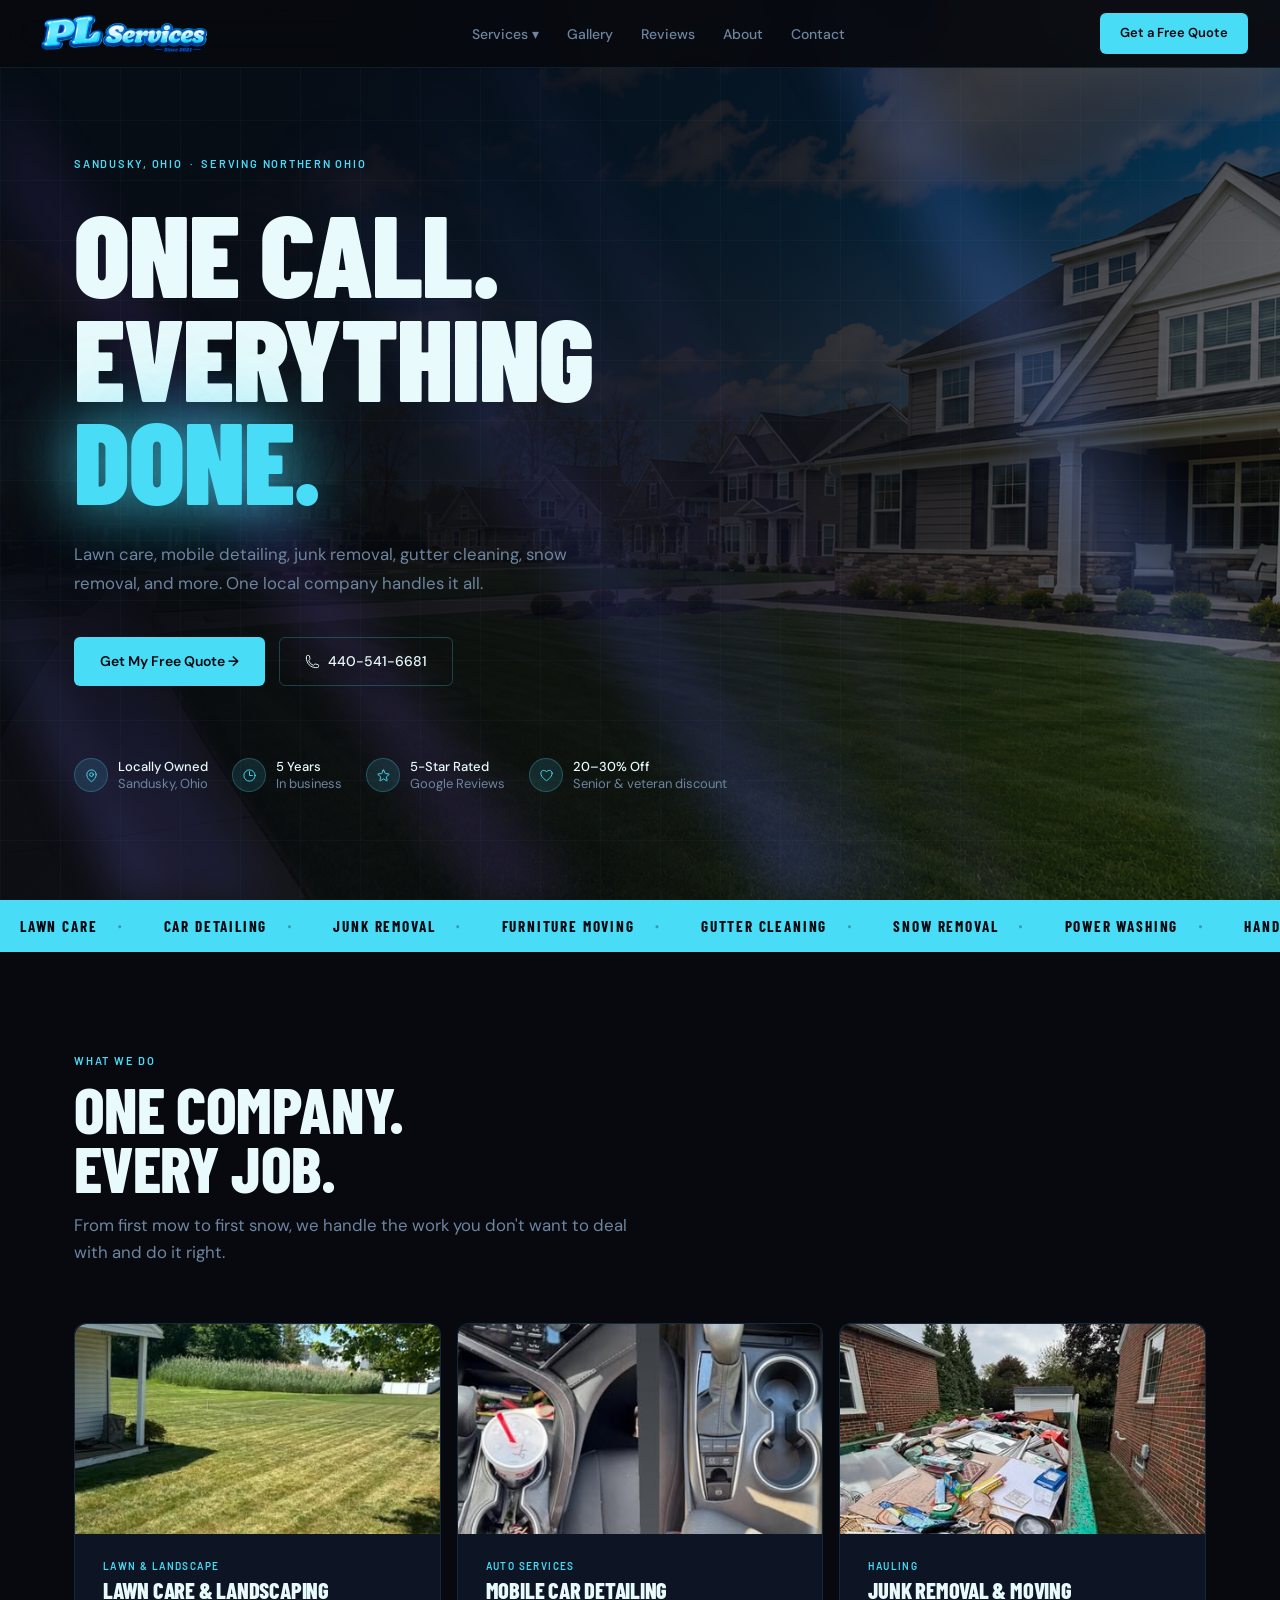
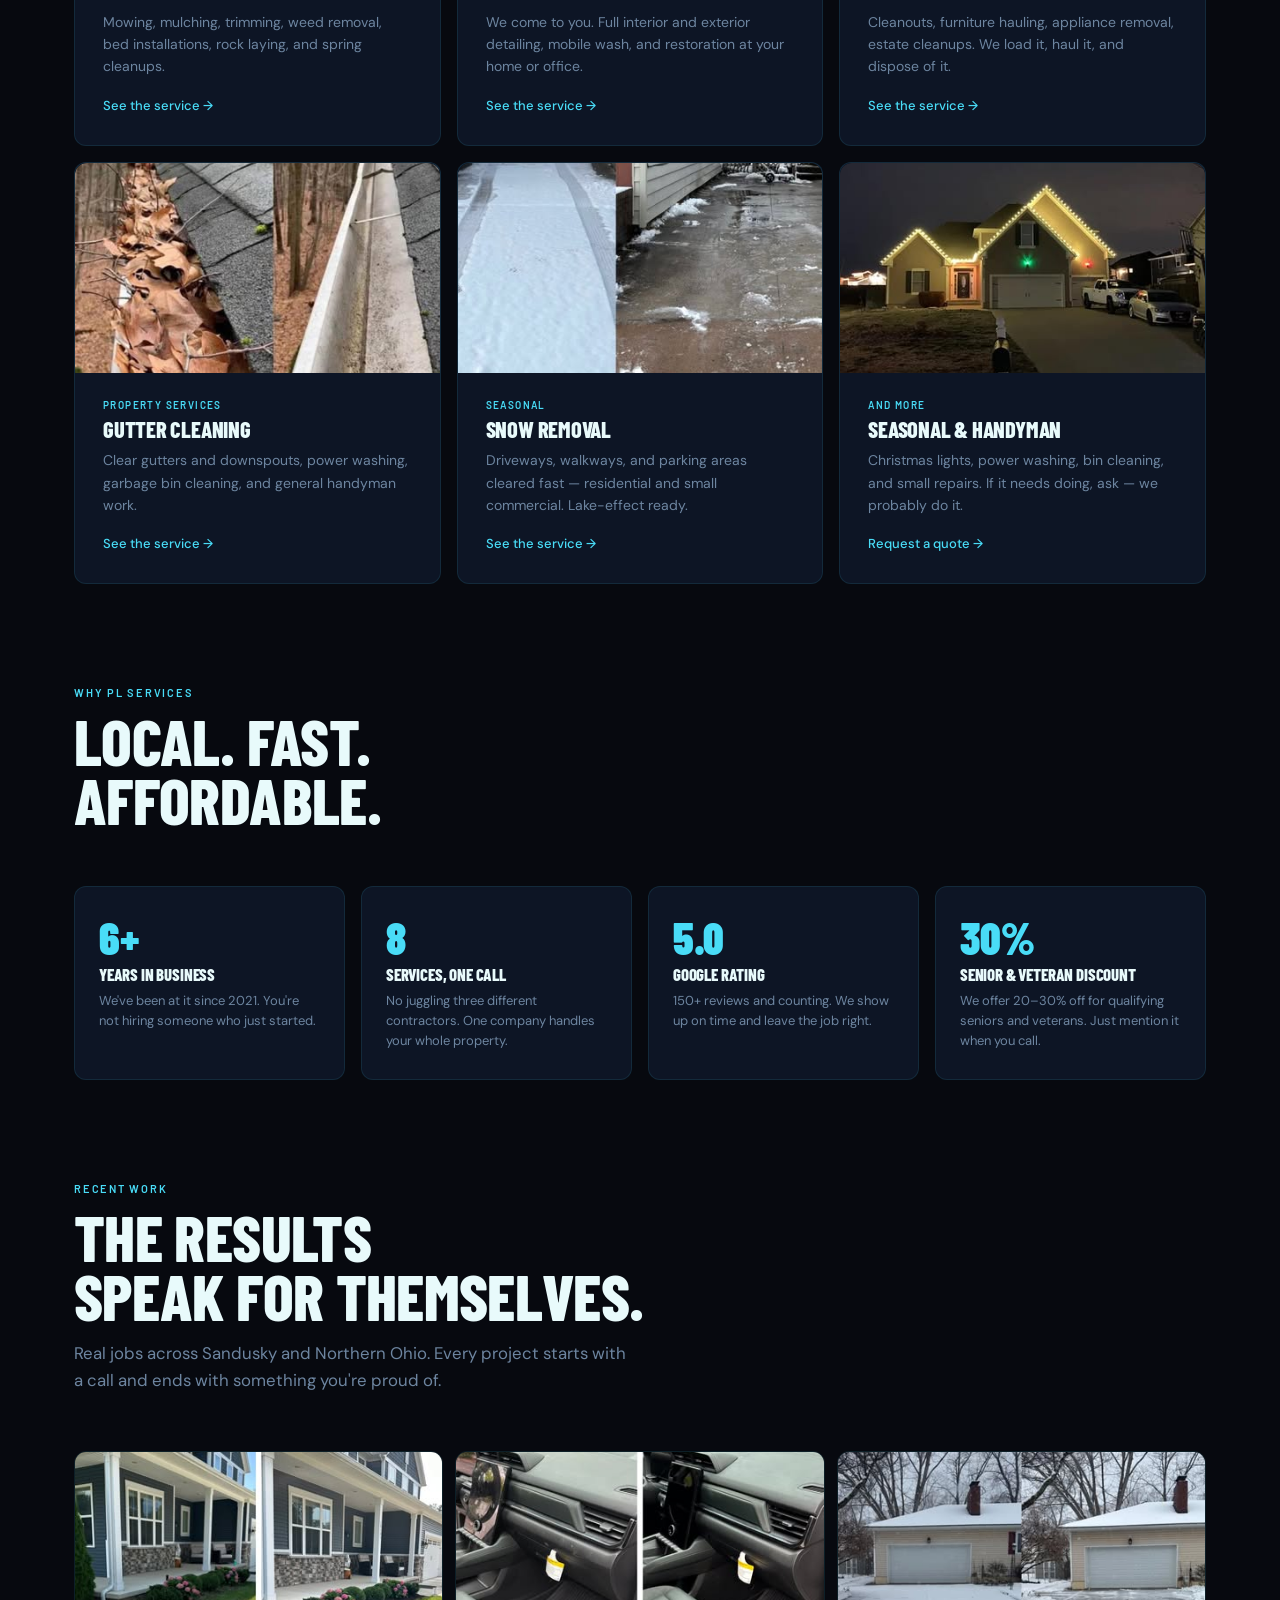
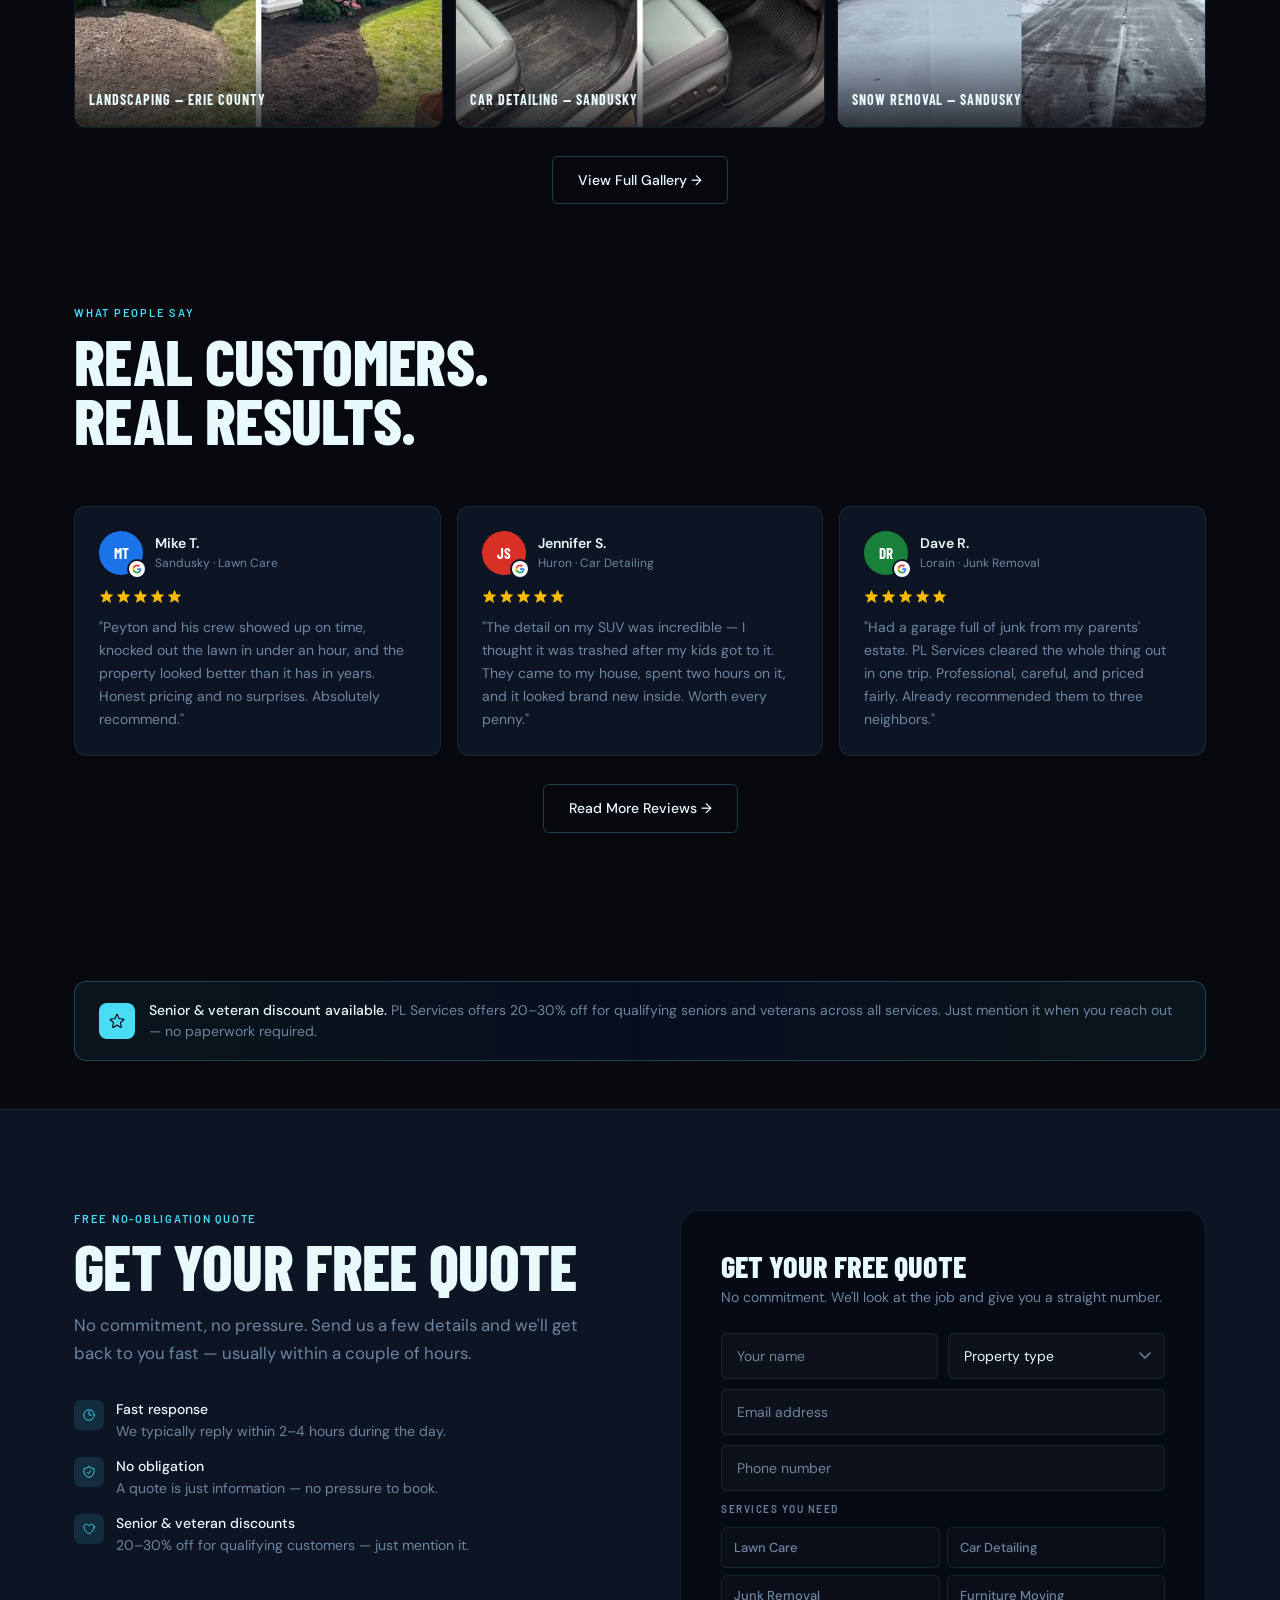
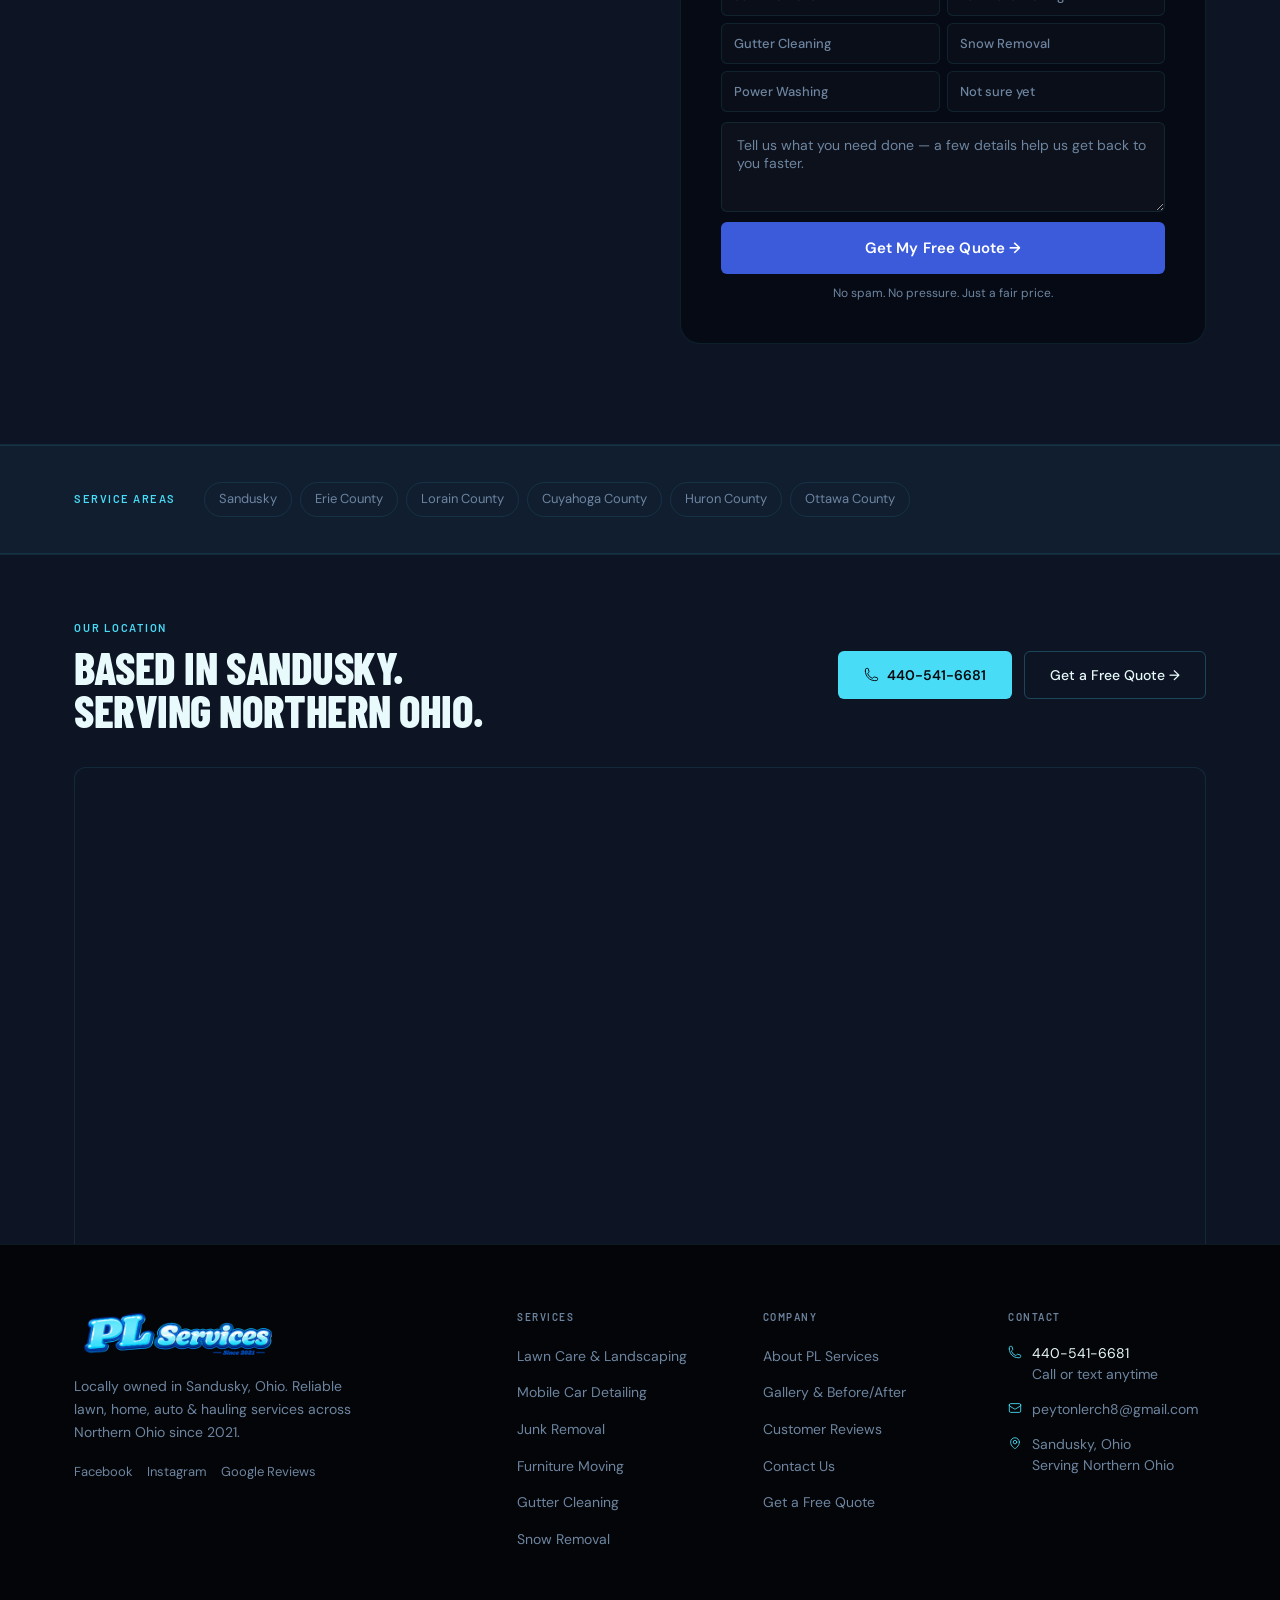
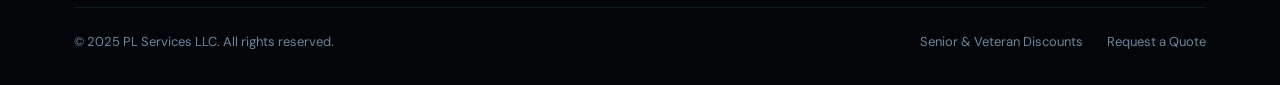
==== commit 511a7184: "Redesign review cards Google-style and optimize quote form for mobile Reviews had no real customer p" ====
--- a/index.html
+++ b/index.html
@@ -5,7 +5,7 @@
 <meta name="viewport" content="width=device-width, initial-scale=1.0">
 <title>PL Services LLC | Lawn, Home, Auto &amp; Hauling Services in Sandusky, Ohio</title>
 <meta name="description" content="PL Services LLC offers lawn care, mobile car detailing, junk removal, gutter cleaning, and snow removal across Sandusky and Northern Ohio. Locally owned since 2021.">
-<link rel="stylesheet" href="assets/css/styles.css">
+<link rel="stylesheet" href="assets/css/styles.css?v=2">
 </head>
 <body>
 
@@ -188,28 +188,46 @@
     </div>
     <div class="reviews-grid">
       <div class="rv-card">
-        <div class="rv-stars">★★★★★</div>
+        <div class="rv-header">
+          <div class="rv-avatar-wrap">
+            <div class="rv-avatar">MT</div>
+            <div class="rv-google-badge"><svg viewBox="0 0 48 48"><path fill="#4285F4" d="M45.12 24.5c0-1.56-.14-3.06-.4-4.5H24v8.51h11.84c-.51 2.75-2.06 5.08-4.39 6.64v5.52h7.11c4.16-3.83 6.56-9.47 6.56-16.17z"/><path fill="#34A853" d="M24 46c5.94 0 10.92-1.97 14.56-5.33l-7.11-5.52c-1.97 1.32-4.49 2.1-7.45 2.1-5.73 0-10.58-3.87-12.31-9.07H4.34v5.7C7.96 41.07 15.4 46 24 46z"/><path fill="#FBBC05" d="M11.69 28.18C11.25 26.86 11 25.45 11 24s.25-2.86.69-4.18v-5.7H4.34C2.85 17.09 2 20.45 2 24s.85 6.91 2.34 9.88l7.35-5.7z"/><path fill="#EA4335" d="M24 10.75c3.23 0 6.13 1.11 8.41 3.29l6.31-6.31C34.91 4.18 29.93 2 24 2 15.4 2 7.96 6.93 4.34 14.12l7.35 5.7c1.73-5.2 6.58-9.07 12.31-9.07z"/></svg></div>
+          </div>
+          <div class="rv-header-text">
+            <div class="rv-name">Mike T.</div>
+            <div class="rv-loc">Sandusky · Lawn Care</div>
+          </div>
+        </div>
+        <div class="rv-stars" data-rating="5"></div>
         <p class="rv-text">"Peyton and his crew showed up on time, knocked out the lawn in under an hour, and the property looked better than it has in years. Honest pricing and no surprises. Absolutely recommend."</p>
-        <div class="rv-author">
-          <div class="rv-avatar">MT</div>
-          <div><div class="rv-name">Mike T.</div><div class="rv-loc">Sandusky · Lawn Care</div></div>
-        </div>
       </div>
       <div class="rv-card">
-        <div class="rv-stars">★★★★★</div>
+        <div class="rv-header">
+          <div class="rv-avatar-wrap">
+            <div class="rv-avatar">JS</div>
+            <div class="rv-google-badge"><svg viewBox="0 0 48 48"><path fill="#4285F4" d="M45.12 24.5c0-1.56-.14-3.06-.4-4.5H24v8.51h11.84c-.51 2.75-2.06 5.08-4.39 6.64v5.52h7.11c4.16-3.83 6.56-9.47 6.56-16.17z"/><path fill="#34A853" d="M24 46c5.94 0 10.92-1.97 14.56-5.33l-7.11-5.52c-1.97 1.32-4.49 2.1-7.45 2.1-5.73 0-10.58-3.87-12.31-9.07H4.34v5.7C7.96 41.07 15.4 46 24 46z"/><path fill="#FBBC05" d="M11.69 28.18C11.25 26.86 11 25.45 11 24s.25-2.86.69-4.18v-5.7H4.34C2.85 17.09 2 20.45 2 24s.85 6.91 2.34 9.88l7.35-5.7z"/><path fill="#EA4335" d="M24 10.75c3.23 0 6.13 1.11 8.41 3.29l6.31-6.31C34.91 4.18 29.93 2 24 2 15.4 2 7.96 6.93 4.34 14.12l7.35 5.7c1.73-5.2 6.58-9.07 12.31-9.07z"/></svg></div>
+          </div>
+          <div class="rv-header-text">
+            <div class="rv-name">Jennifer S.</div>
+            <div class="rv-loc">Huron · Car Detailing</div>
+          </div>
+        </div>
+        <div class="rv-stars" data-rating="5"></div>
         <p class="rv-text">"The detail on my SUV was incredible — I thought it was trashed after my kids got to it. They came to my house, spent two hours on it, and it looked brand new inside. Worth every penny."</p>
-        <div class="rv-author">
-          <div class="rv-avatar">JS</div>
-          <div><div class="rv-name">Jennifer S.</div><div class="rv-loc">Huron · Car Detailing</div></div>
-        </div>
       </div>
       <div class="rv-card">
-        <div class="rv-stars">★★★★★</div>
+        <div class="rv-header">
+          <div class="rv-avatar-wrap">
+            <div class="rv-avatar">DR</div>
+            <div class="rv-google-badge"><svg viewBox="0 0 48 48"><path fill="#4285F4" d="M45.12 24.5c0-1.56-.14-3.06-.4-4.5H24v8.51h11.84c-.51 2.75-2.06 5.08-4.39 6.64v5.52h7.11c4.16-3.83 6.56-9.47 6.56-16.17z"/><path fill="#34A853" d="M24 46c5.94 0 10.92-1.97 14.56-5.33l-7.11-5.52c-1.97 1.32-4.49 2.1-7.45 2.1-5.73 0-10.58-3.87-12.31-9.07H4.34v5.7C7.96 41.07 15.4 46 24 46z"/><path fill="#FBBC05" d="M11.69 28.18C11.25 26.86 11 25.45 11 24s.25-2.86.69-4.18v-5.7H4.34C2.85 17.09 2 20.45 2 24s.85 6.91 2.34 9.88l7.35-5.7z"/><path fill="#EA4335" d="M24 10.75c3.23 0 6.13 1.11 8.41 3.29l6.31-6.31C34.91 4.18 29.93 2 24 2 15.4 2 7.96 6.93 4.34 14.12l7.35 5.7c1.73-5.2 6.58-9.07 12.31-9.07z"/></svg></div>
+          </div>
+          <div class="rv-header-text">
+            <div class="rv-name">Dave R.</div>
+            <div class="rv-loc">Lorain · Junk Removal</div>
+          </div>
+        </div>
+        <div class="rv-stars" data-rating="5"></div>
         <p class="rv-text">"Had a garage full of junk from my parents' estate. PL Services cleared the whole thing out in one trip. Professional, careful, and priced fairly. Already recommended them to three neighbors."</p>
-        <div class="rv-author">
-          <div class="rv-avatar">DR</div>
-          <div><div class="rv-name">Dave R.</div><div class="rv-loc">Lorain · Junk Removal</div></div>
-        </div>
       </div>
     </div>
     <div style="text-align:center;margin-top:28px">
@@ -234,7 +252,7 @@
 <div id="area-ph"></div>
 
 <div id="footer-ph"></div>
-<script src="assets/js/components.js"></script>
-<script src="assets/js/script.js"></script>
+<script src="assets/js/components.js?v=2"></script>
+<script src="assets/js/script.js?v=2"></script>
 </body>
 </html>
--- a/assets/css/styles.css
+++ b/assets/css/styles.css
@@ -154,15 +154,28 @@
 .counties{display:flex;gap:8px;flex-wrap:wrap}
 .county{padding:6px 14px;border:1px solid var(--border);border-radius:100px;font-size:13px;color:var(--muted)}
 
-/* REVIEWS */
+/* REVIEWS (Google-review style cards) */
 .reviews-grid{display:grid;grid-template-columns:repeat(3,1fr);gap:16px}
-.rv-card{background:var(--surface);border:1px solid var(--border);border-radius:var(--rl);padding:28px}
-.rv-stars{color:var(--accent);font-size:.9rem;margin-bottom:14px;letter-spacing:2px}
-.rv-text{font-size:14px;color:var(--muted);line-height:1.65;margin-bottom:20px}
-.rv-author{display:flex;align-items:center;gap:12px}
-.rv-avatar{width:36px;height:36px;border-radius:50%;background:var(--navy);display:flex;align-items:center;justify-content:center;font-family:var(--fd);font-weight:700;font-size:13px;color:var(--accent);flex-shrink:0;text-transform:uppercase}
-.rv-name{font-size:14px;font-weight:500;color:var(--text)}
+.rv-card{background:var(--surface);border:1px solid var(--border);border-radius:var(--rl);padding:24px;box-shadow:0 1px 3px rgba(0,0,0,.35)}
+.rv-header{display:flex;align-items:center;gap:12px;margin-bottom:14px}
+.rv-avatar-wrap{position:relative;flex-shrink:0}
+.rv-avatar{width:44px;height:44px;border-radius:50%;display:flex;align-items:center;justify-content:center;font-family:var(--fd);font-weight:700;font-size:15px;color:#fff;text-transform:uppercase}
+.rv-google-badge{position:absolute;bottom:-2px;right:-2px;width:16px;height:16px;background:#fff;border-radius:50%;display:flex;align-items:center;justify-content:center;box-shadow:0 0 0 2px var(--surface)}
+.rv-google-badge svg{width:10px;height:10px;display:block}
+.rv-header-text{min-width:0}
+.rv-name{font-size:14px;font-weight:600;color:var(--text)}
 .rv-loc{font-size:12px;color:var(--muted)}
+.rv-stars{display:flex;gap:2px;color:#FBBC04;margin-bottom:12px}
+.rv-stars svg{width:15px;height:15px;display:block}
+.rv-text{font-size:14px;color:var(--muted);line-height:1.65}
+
+/* Google avatar color rotation (no real photos — colored initials like Google's default) */
+.reviews-grid .rv-card:nth-child(6n+1) .rv-avatar{background:#1a73e8}
+.reviews-grid .rv-card:nth-child(6n+2) .rv-avatar{background:#d93025}
+.reviews-grid .rv-card:nth-child(6n+3) .rv-avatar{background:#188038}
+.reviews-grid .rv-card:nth-child(6n+4) .rv-avatar{background:#e37400}
+.reviews-grid .rv-card:nth-child(6n+5) .rv-avatar{background:#9334e6}
+.reviews-grid .rv-card:nth-child(6n+6) .rv-avatar{background:#12a4af}
 
 /* STEPS */
 .steps-grid{display:grid;grid-template-columns:repeat(3,1fr);gap:16px}
@@ -295,6 +308,11 @@
   .stat-card{padding:20px 12px}
   .stat-num{font-size:2.4rem}
   .disc-strip{padding:14px 18px;margin:32px 0}
+  .qf-card{padding:24px 20px}
+  .qf-title{font-size:1.5rem}
+  .q-left>p{margin-bottom:24px}
+  .rv-header{gap:10px}
+  .rv-avatar{width:38px;height:38px;font-size:13px}
 }
 @media(max-width:480px){
   .svc-grid{grid-template-columns:1fr}
@@ -308,6 +326,10 @@
   .hero-ctas,.page-hero-ctas{flex-direction:column;align-items:flex-start}
   .stat-grid{grid-template-columns:repeat(2,1fr)}
   .svc-toggles{grid-template-columns:1fr}
+  .qf-card{padding:20px 16px}
+  .ff,textarea.ff,select.ff{font-size:16px}
+  .t-btn{font-size:14px;padding:12px}
+  .btn-submit{padding:15px;font-size:14px}
 }
 @media(prefers-reduced-motion:reduce){
   .ticker-track{animation:none}
@@ -374,6 +396,47 @@
 .svc-list-item svg{flex-shrink:0;margin-top:3px}
 .svc-list-item strong{color:var(--text)}
 
+/* Info card grid (contact cards, about "how we work" values) */
+.info-grid-3{display:grid;grid-template-columns:repeat(3,1fr);gap:16px}
+.info-card{background:var(--surface);border:1px solid var(--border);border-radius:var(--rl);padding:32px 28px;display:flex;flex-direction:column;gap:16px;min-width:0}
+.info-card-icon{width:44px;height:44px;border-radius:10px;background:var(--accent-dim);border:1px solid var(--border-s);display:flex;align-items:center;justify-content:center;flex-shrink:0}
+.info-card-title{font-family:var(--fd);font-size:1.2rem;font-weight:800;text-transform:uppercase;letter-spacing:.04em;margin-bottom:6px}
+.info-card p{font-size:14px;color:var(--muted);line-height:1.6}
+
+/* County / service-area grid (about page) */
+.county-grid{display:grid;grid-template-columns:repeat(3,1fr);gap:12px}
+.county-card{background:var(--surface);border:1px solid var(--border);border-radius:var(--rl);padding:20px;display:flex;align-items:center;gap:14px;min-width:0}
+.county-card svg{flex-shrink:0}
+.county-card-text{min-width:0}
+.county-card-name{font-family:var(--fd);font-size:1.05rem;font-weight:800;text-transform:uppercase}
+.county-card-sub{font-size:13px;color:var(--muted)}
+
+/* Reviews rating summary */
+.rating-summary{display:grid;grid-template-columns:auto 1fr;gap:48px;align-items:center;background:var(--surface);border:1px solid var(--border);border-radius:var(--rl);padding:40px 48px;margin-bottom:64px}
+.rating-summary-score{text-align:center}
+.rating-summary-num{font-family:var(--fd);font-size:5rem;font-weight:900;color:var(--accent);line-height:1}
+.rating-summary-stars{color:#FBBC04;font-size:1.2rem;letter-spacing:3px;margin:6px 0}
+.rating-summary-lbl{font-size:13px;color:var(--muted)}
+.rating-summary-bars{border-left:1px solid var(--border);padding-left:48px;min-width:0}
+.rating-bar-row{display:flex;align-items:center;gap:14px}
+.rating-bar-lbl{font-size:13px;color:var(--muted);width:32px;flex-shrink:0}
+.rating-bar-track{flex:1;height:6px;background:rgba(73,220,247,.1);border-radius:3px;overflow:hidden}
+.rating-bar-fill{height:100%;background:var(--accent);border-radius:3px}
+.rating-bar-pct{font-size:13px;color:var(--muted);width:36px;text-align:right;flex-shrink:0}
+.rating-summary-note{font-size:14px;color:var(--muted);margin-top:20px;line-height:1.6}
+
+@media(max-width:768px){
+  .info-grid-3{grid-template-columns:1fr 1fr}
+  .county-grid{grid-template-columns:1fr 1fr}
+  .rating-summary{grid-template-columns:1fr;gap:24px;padding:28px 24px}
+  .rating-summary-bars{border-left:none;padding-left:0;border-top:1px solid var(--border);padding-top:24px}
+}
+@media(max-width:480px){
+  .info-grid-3{grid-template-columns:1fr}
+  .county-grid{grid-template-columns:1fr}
+  .info-card{padding:24px 20px}
+}
+
 @media(max-width:768px){
   .ph-grid,.ph-grid-4{grid-template-columns:1fr 1fr}
   .ph-item--wide{grid-column:span 2}
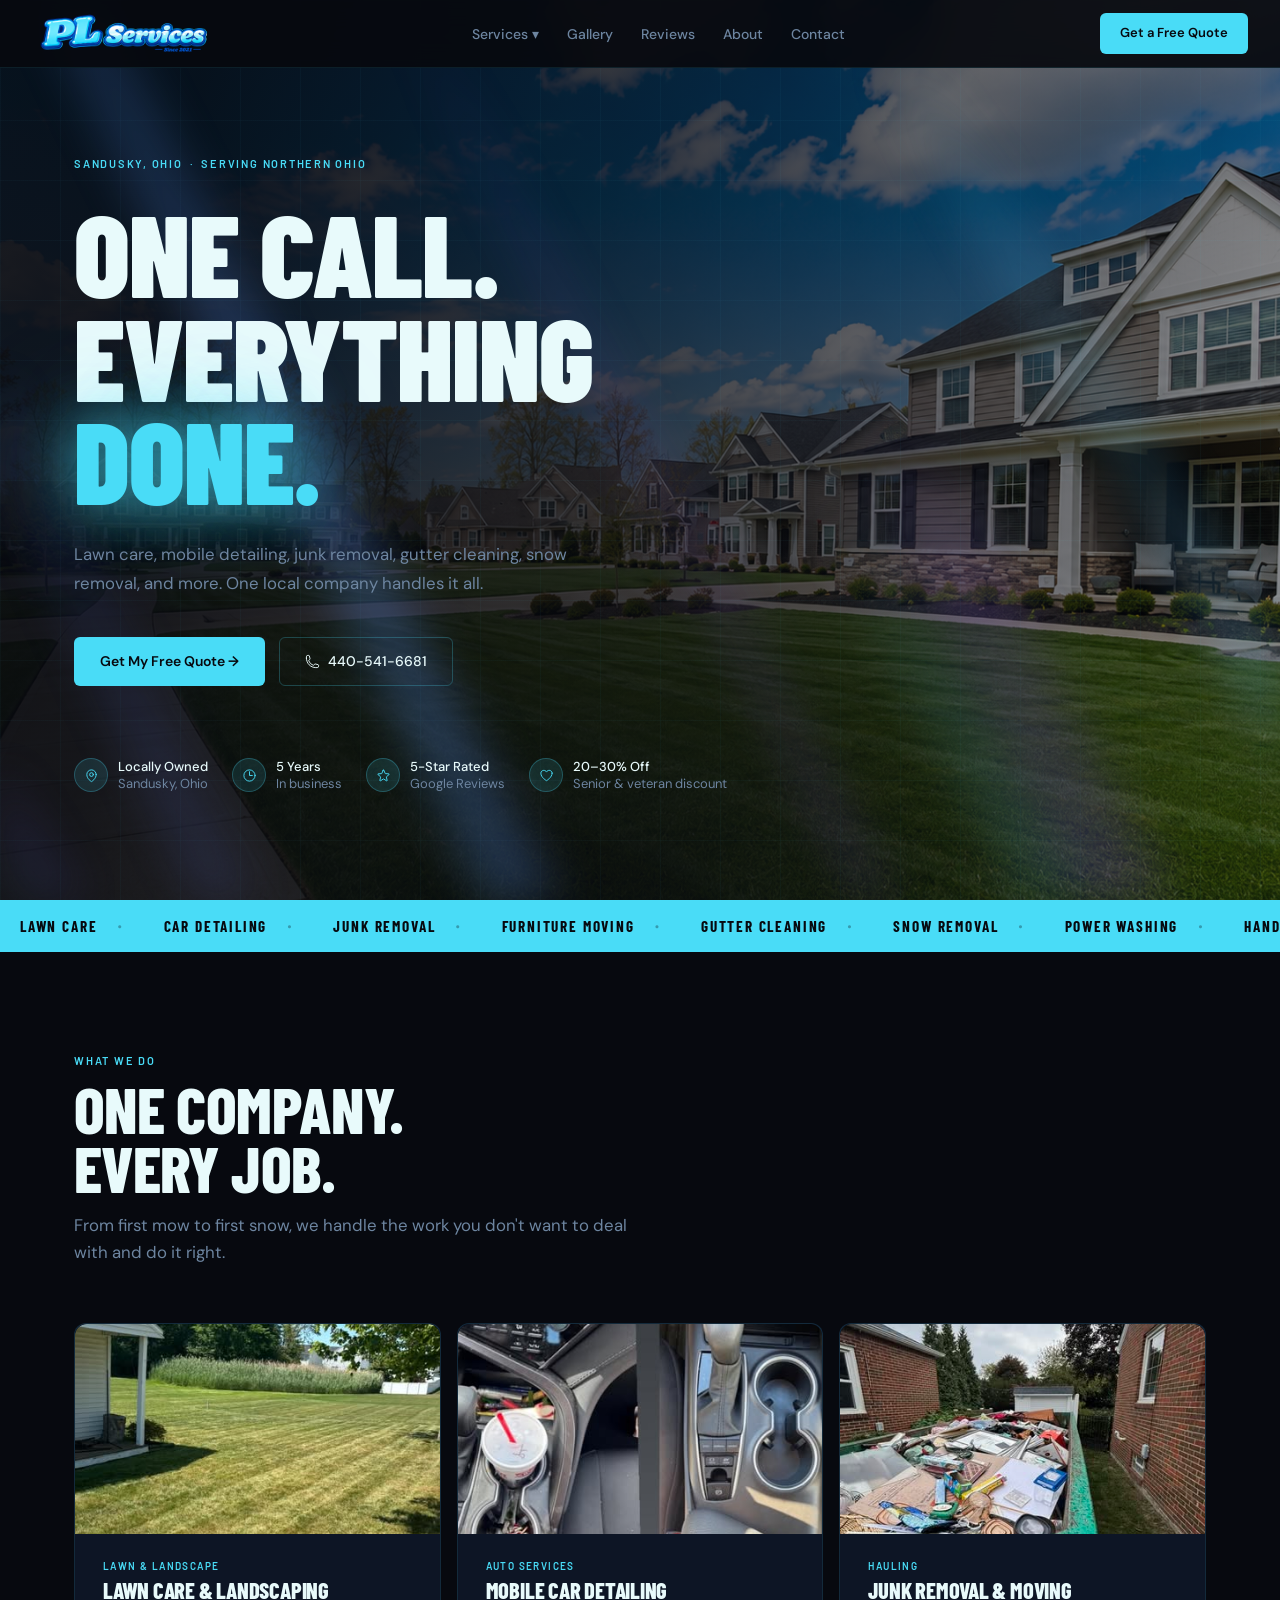
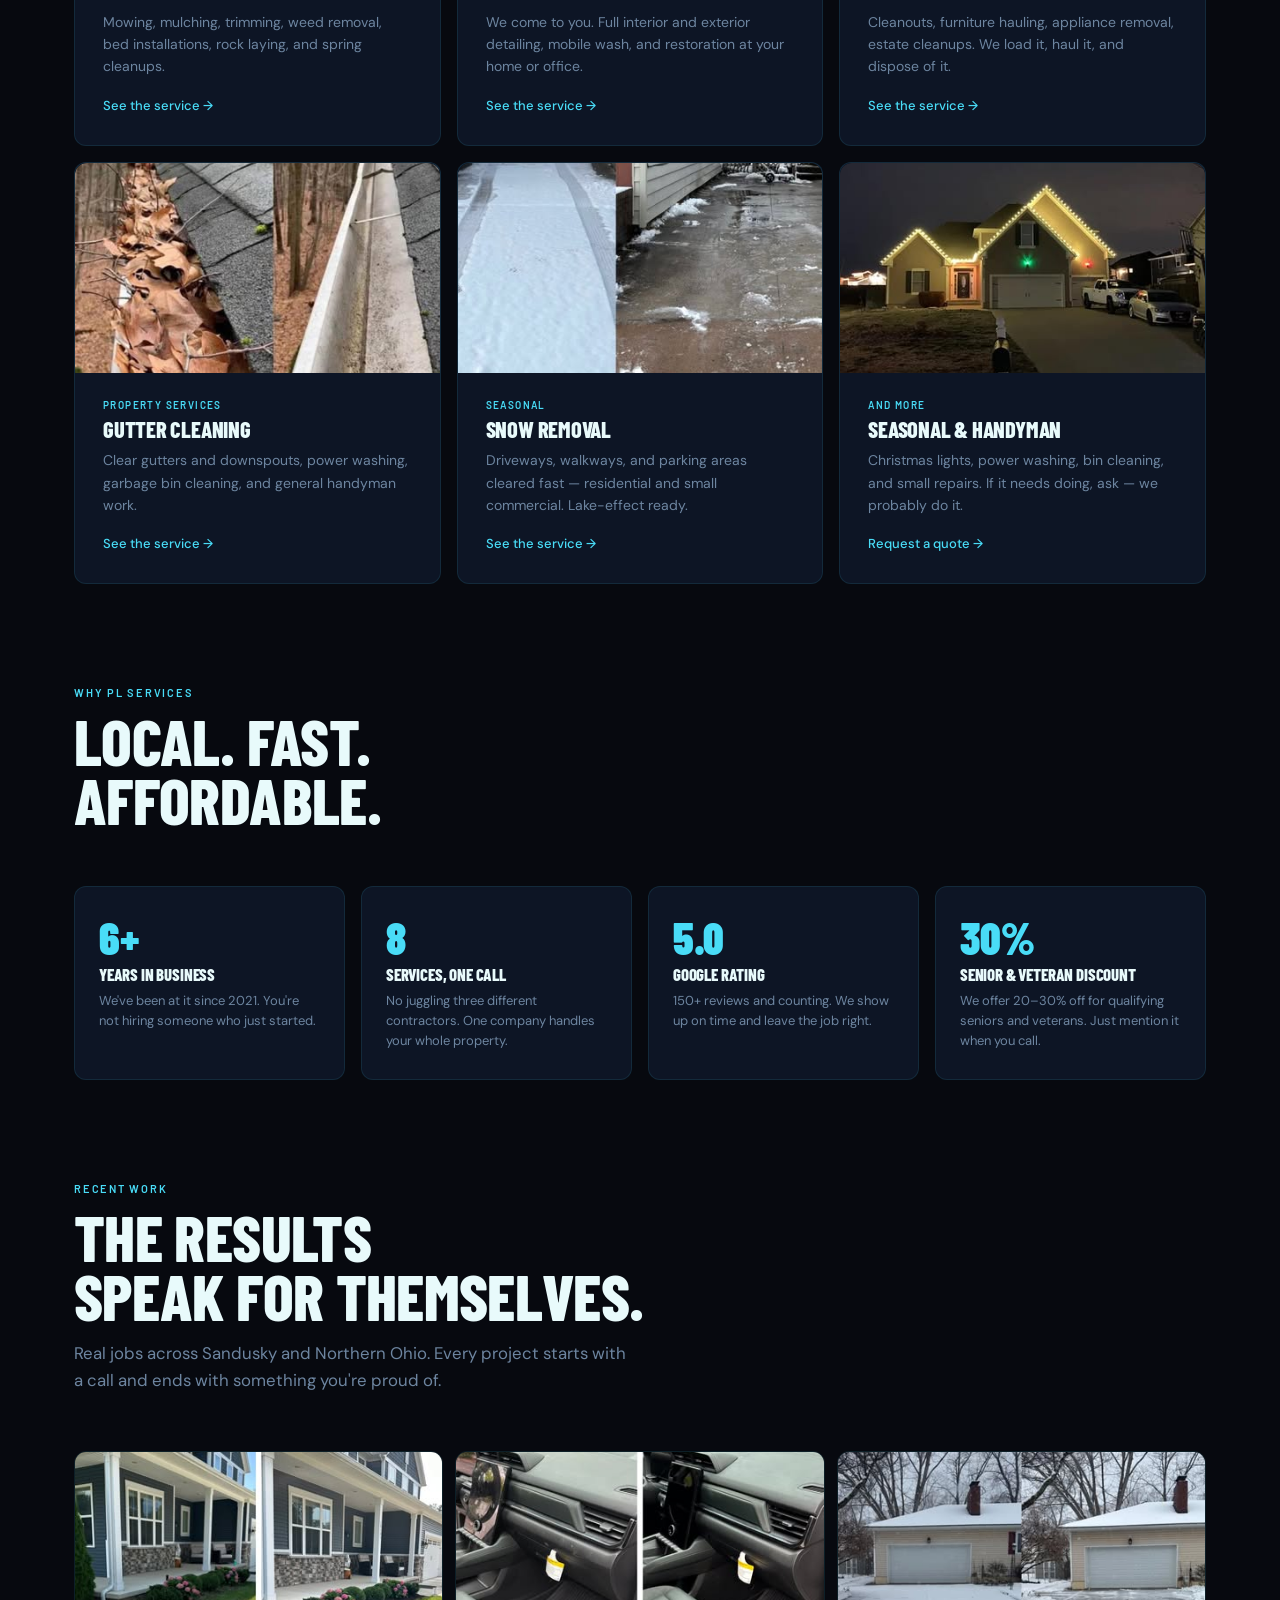
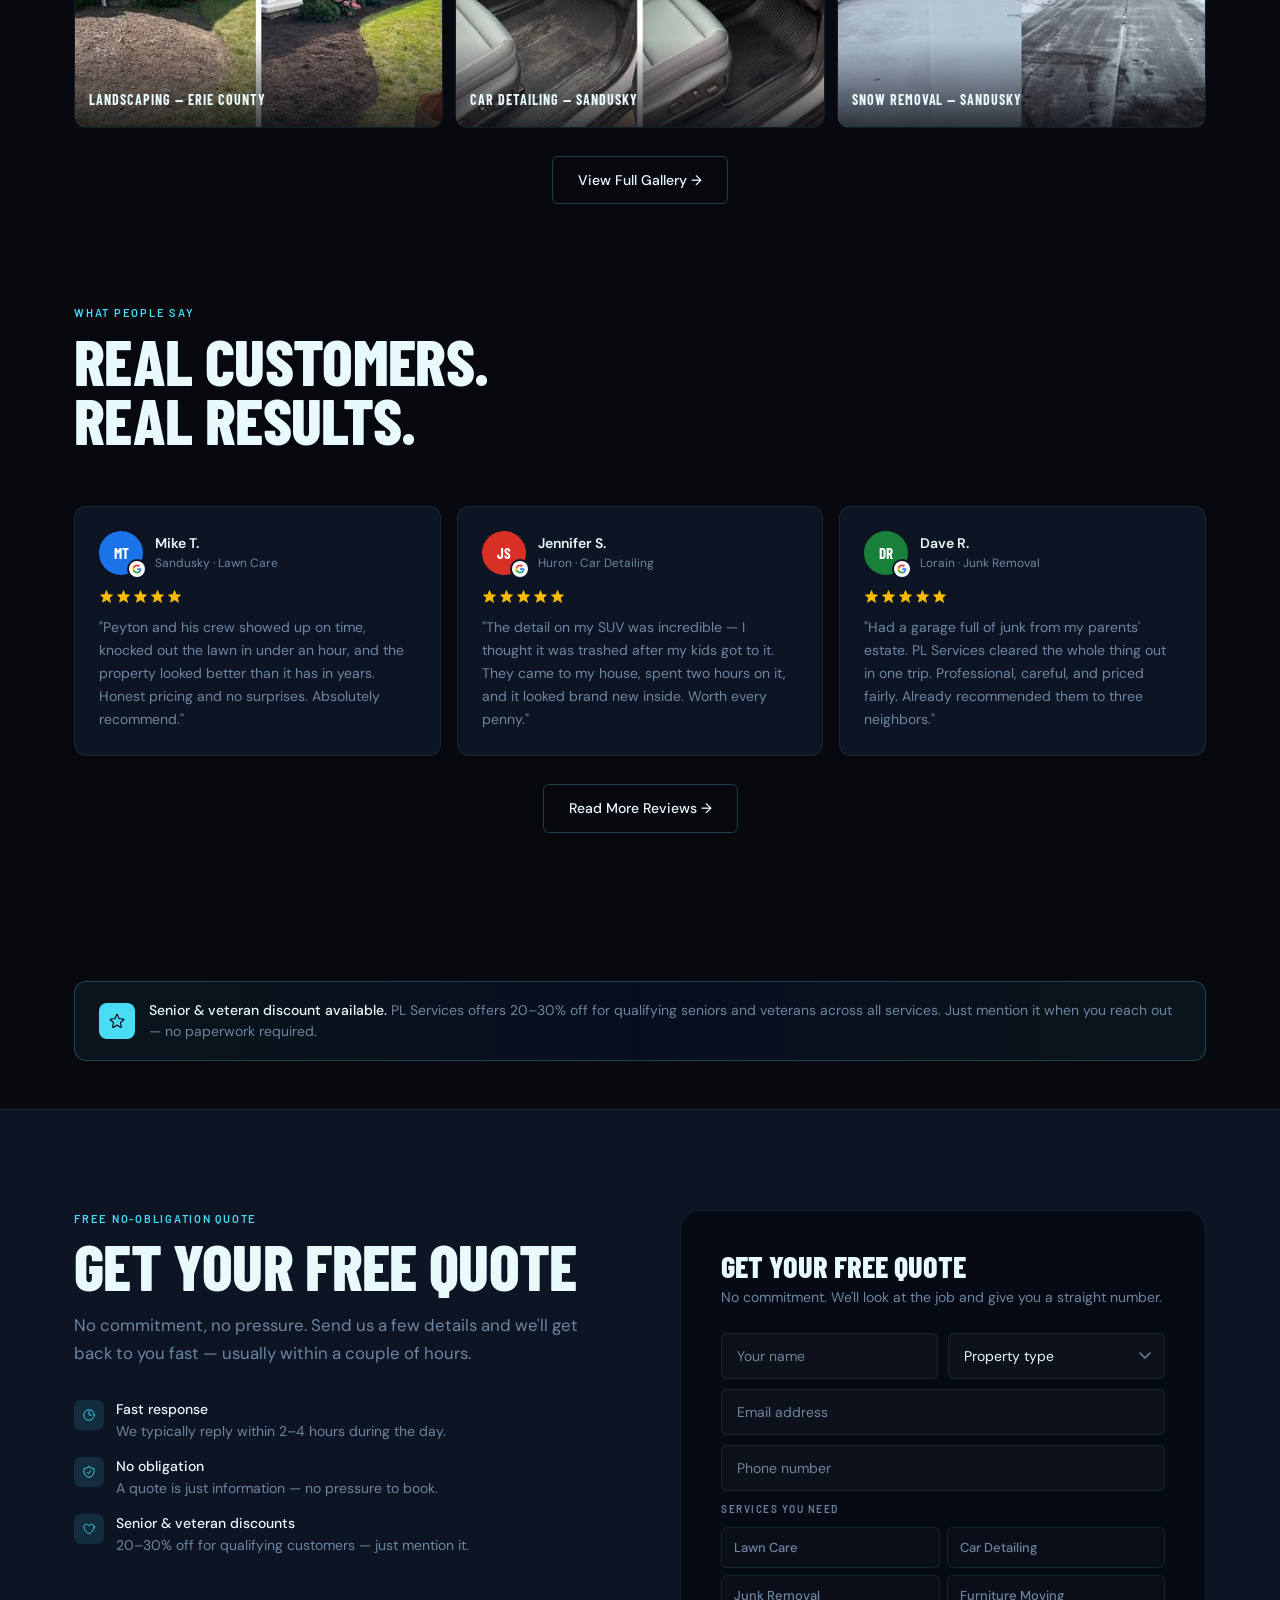
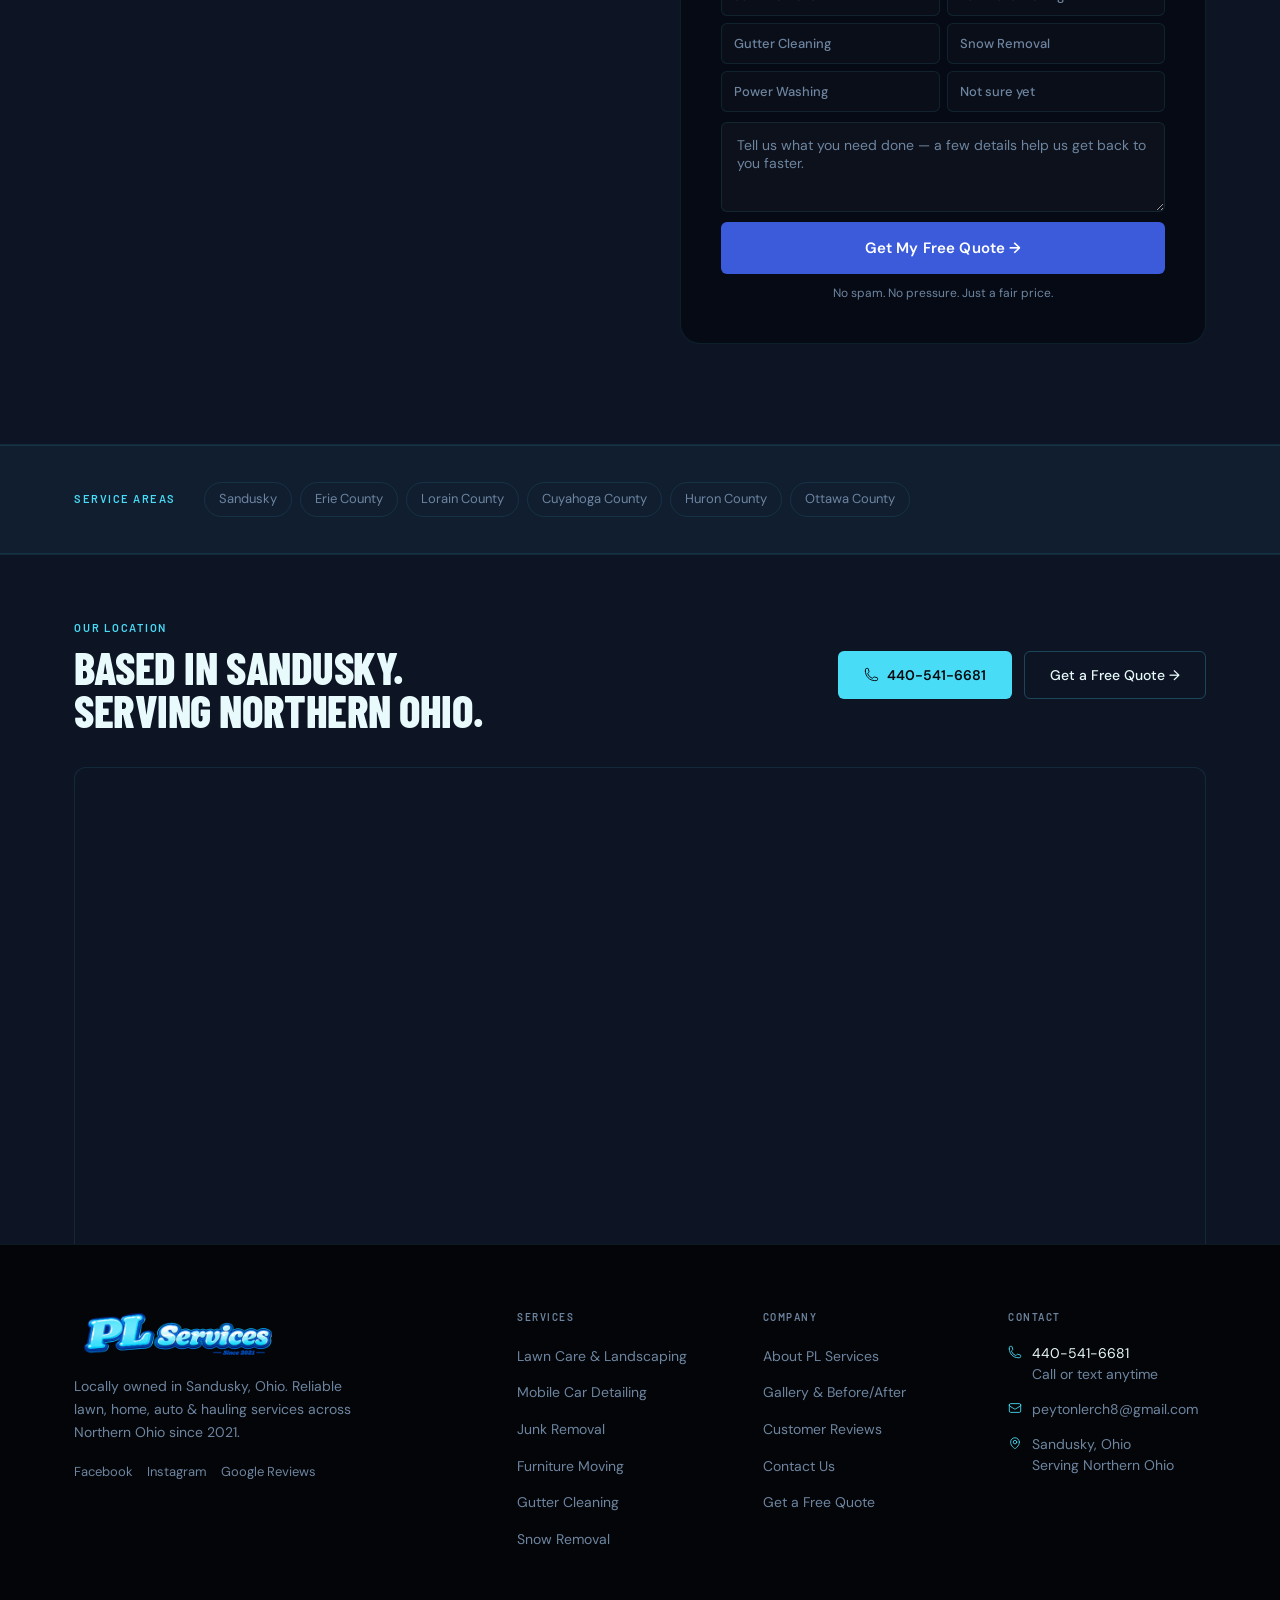
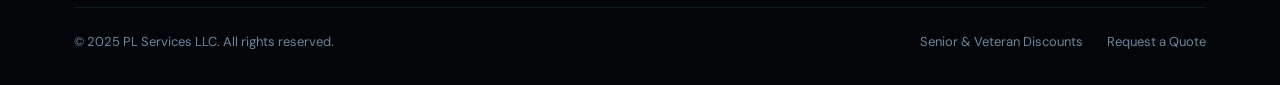
==== commit 88e29af9: "Replace static hero image with animated video background Home page hero now plays a looping video (a" ====
--- a/index.html
+++ b/index.html
@@ -5,7 +5,7 @@
 <meta name="viewport" content="width=device-width, initial-scale=1.0">
 <title>PL Services LLC | Lawn, Home, Auto &amp; Hauling Services in Sandusky, Ohio</title>
 <meta name="description" content="PL Services LLC offers lawn care, mobile car detailing, junk removal, gutter cleaning, and snow removal across Sandusky and Northern Ohio. Locally owned since 2021.">
-<link rel="stylesheet" href="assets/css/styles.css?v=2">
+<link rel="stylesheet" href="assets/css/styles.css?v=3">
 </head>
 <body>
 
@@ -14,7 +14,10 @@
 <!-- HERO -->
 <section class="hero">
   <div class="hero-bg"></div>
-  <div class="page-hero-photo" style="background-image:url('assets/images/Hero%20Image.png');background-position:center 40%"></div>
+  <video class="hero-video-bg" id="hero-video" muted loop playsinline preload="auto" poster="assets/images/Hero%20Image.png">
+    <source src="assets/videos/hero-bg.mp4" type="video/mp4">
+  </video>
+  <div class="hero-video-tint"></div>
   <div class="hero-grid"></div>
   <canvas id="hero-beams-canvas" class="hero-beams-canvas"></canvas>
   <div class="hero-content">
@@ -252,7 +255,7 @@
 <div id="area-ph"></div>
 
 <div id="footer-ph"></div>
-<script src="assets/js/components.js?v=2"></script>
-<script src="assets/js/script.js?v=2"></script>
+<script src="assets/js/components.js?v=3"></script>
+<script src="assets/js/script.js?v=3"></script>
 </body>
 </html>
--- a/assets/css/styles.css
+++ b/assets/css/styles.css
@@ -63,6 +63,8 @@
 /* HERO */
 .hero{min-height:100vh;display:flex;align-items:center;position:relative;overflow:hidden;padding-top:68px}
 .hero-bg{position:absolute;inset:0;background:radial-gradient(ellipse 65% 60% at 75% 45%,rgba(8,48,123,.45) 0%,transparent 65%),radial-gradient(ellipse 35% 50% at 15% 85%,rgba(73,220,247,.06) 0%,transparent 55%),var(--bg)}
+.hero-video-bg{position:absolute;inset:0;width:100%;height:100%;object-fit:cover;object-position:center 35%;z-index:0}
+.hero-video-tint{position:absolute;inset:0;z-index:0;background:linear-gradient(100deg,rgba(7,9,15,.93) 15%,rgba(7,9,15,.78) 45%,rgba(7,9,15,.42) 100%),radial-gradient(ellipse 70% 70% at 50% 100%,rgba(7,9,15,.65) 0%,transparent 60%)}
 .hero-grid{position:absolute;inset:0;background-image:linear-gradient(rgba(73,220,247,.03) 1px,transparent 1px),linear-gradient(90deg,rgba(73,220,247,.03) 1px,transparent 1px);background-size:60px 60px}
 .hero-beams-canvas{position:absolute;inset:0;width:100%;height:100%;z-index:1;pointer-events:none;filter:blur(22px);will-change:transform}
 .hero-content{position:relative;z-index:2;max-width:1180px;margin:0 auto;padding:80px 24px 100px;width:100%}
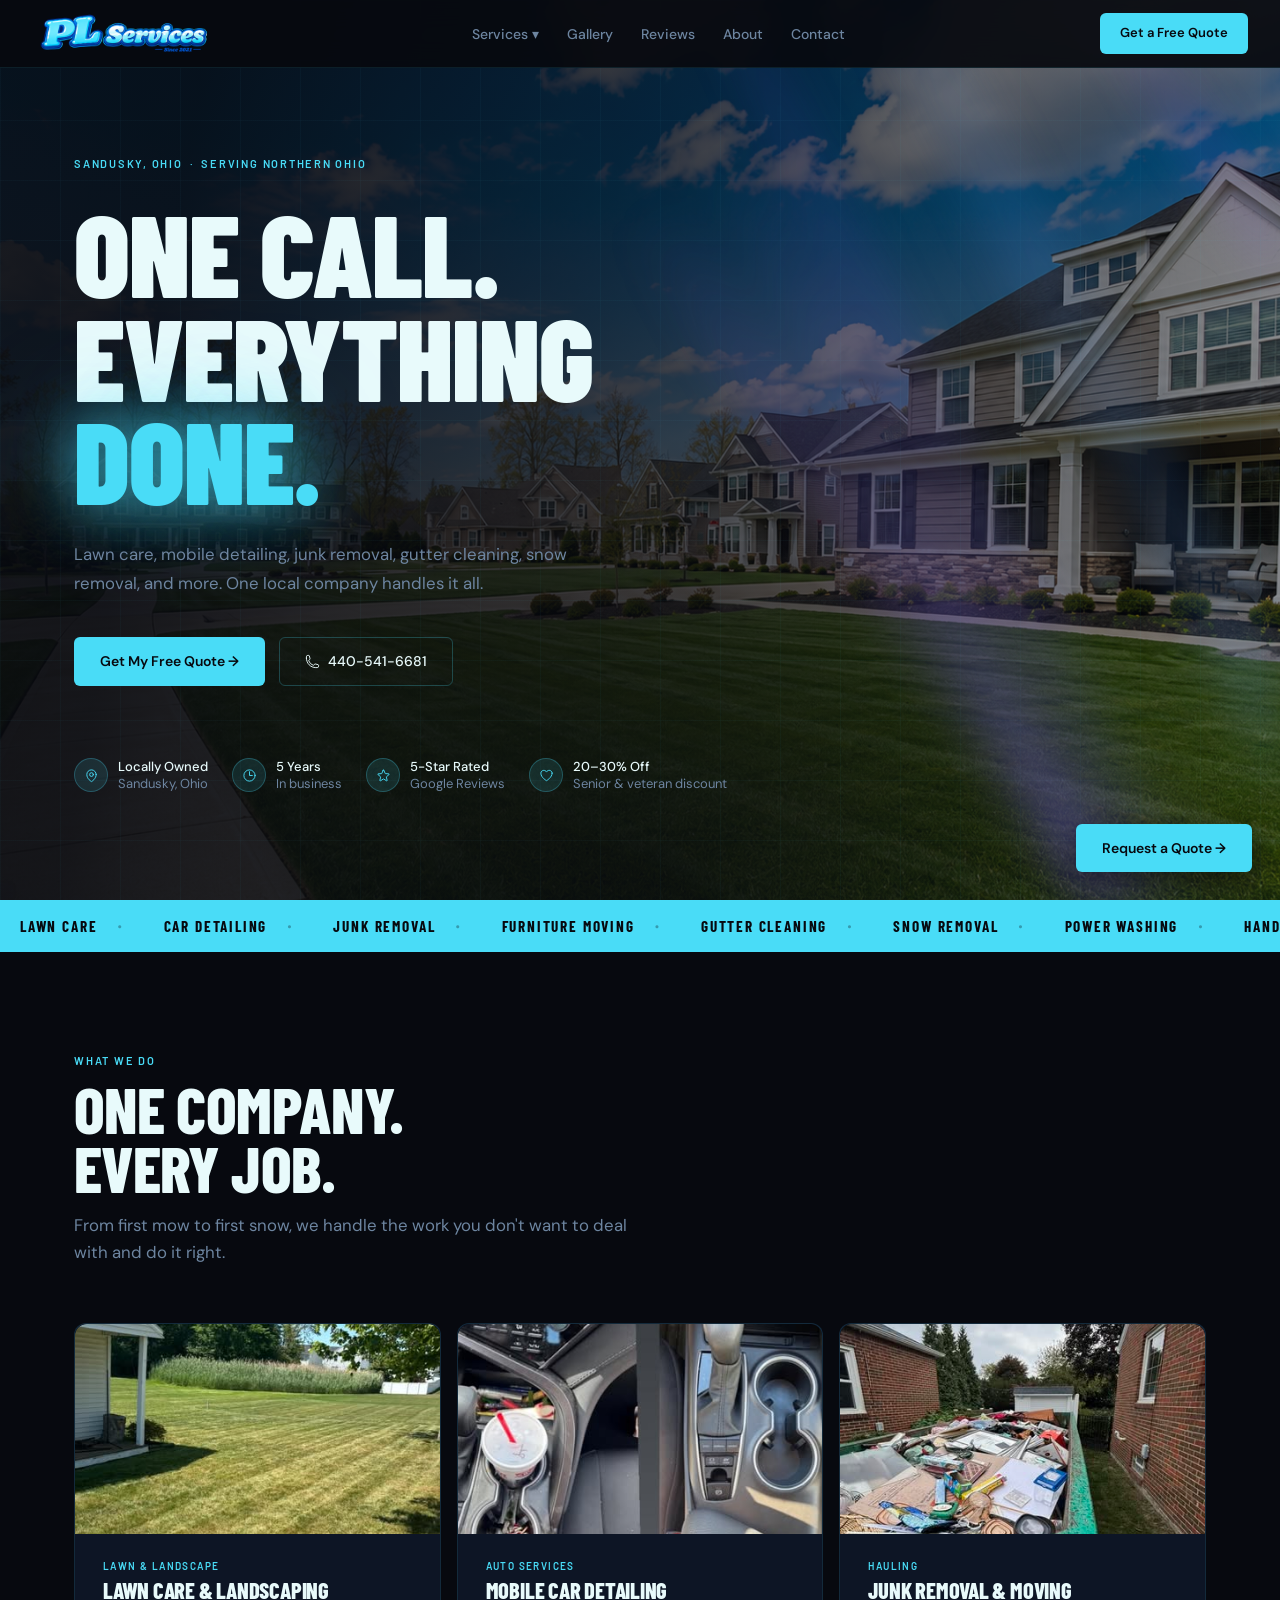
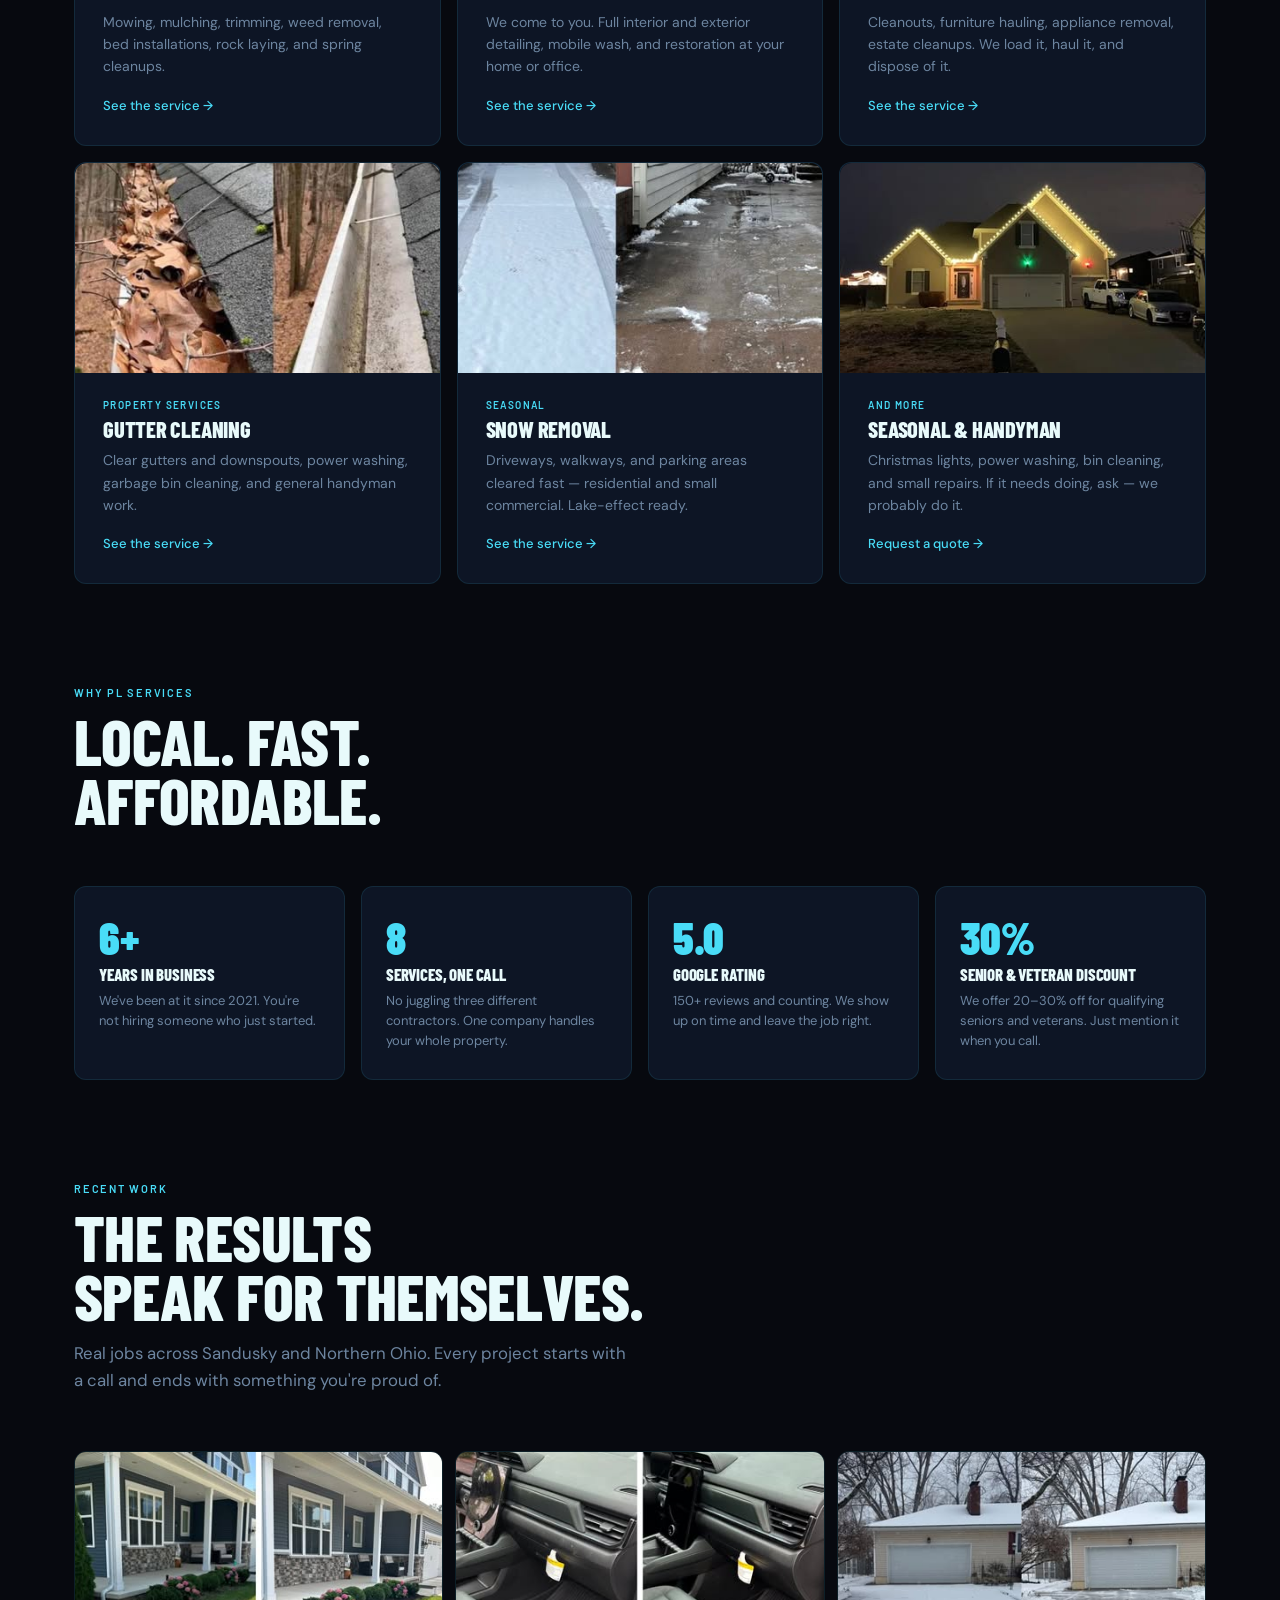
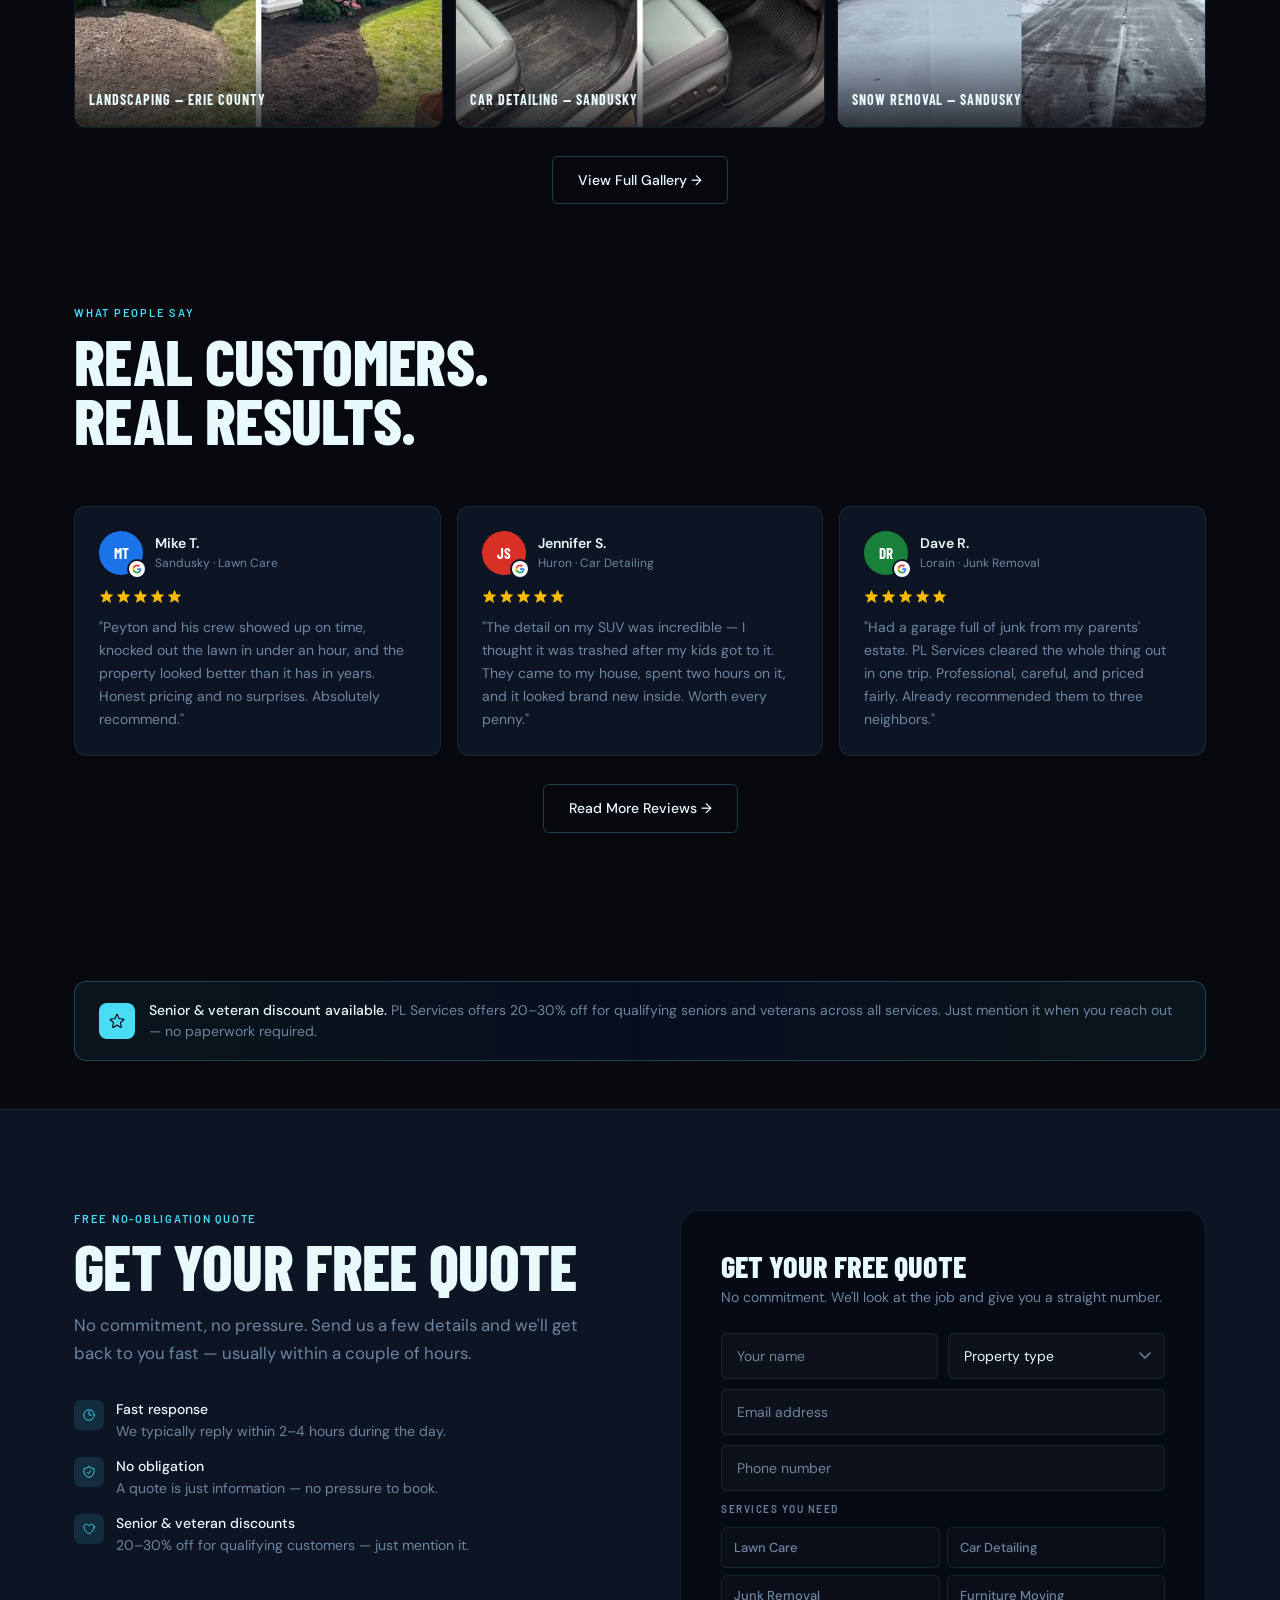
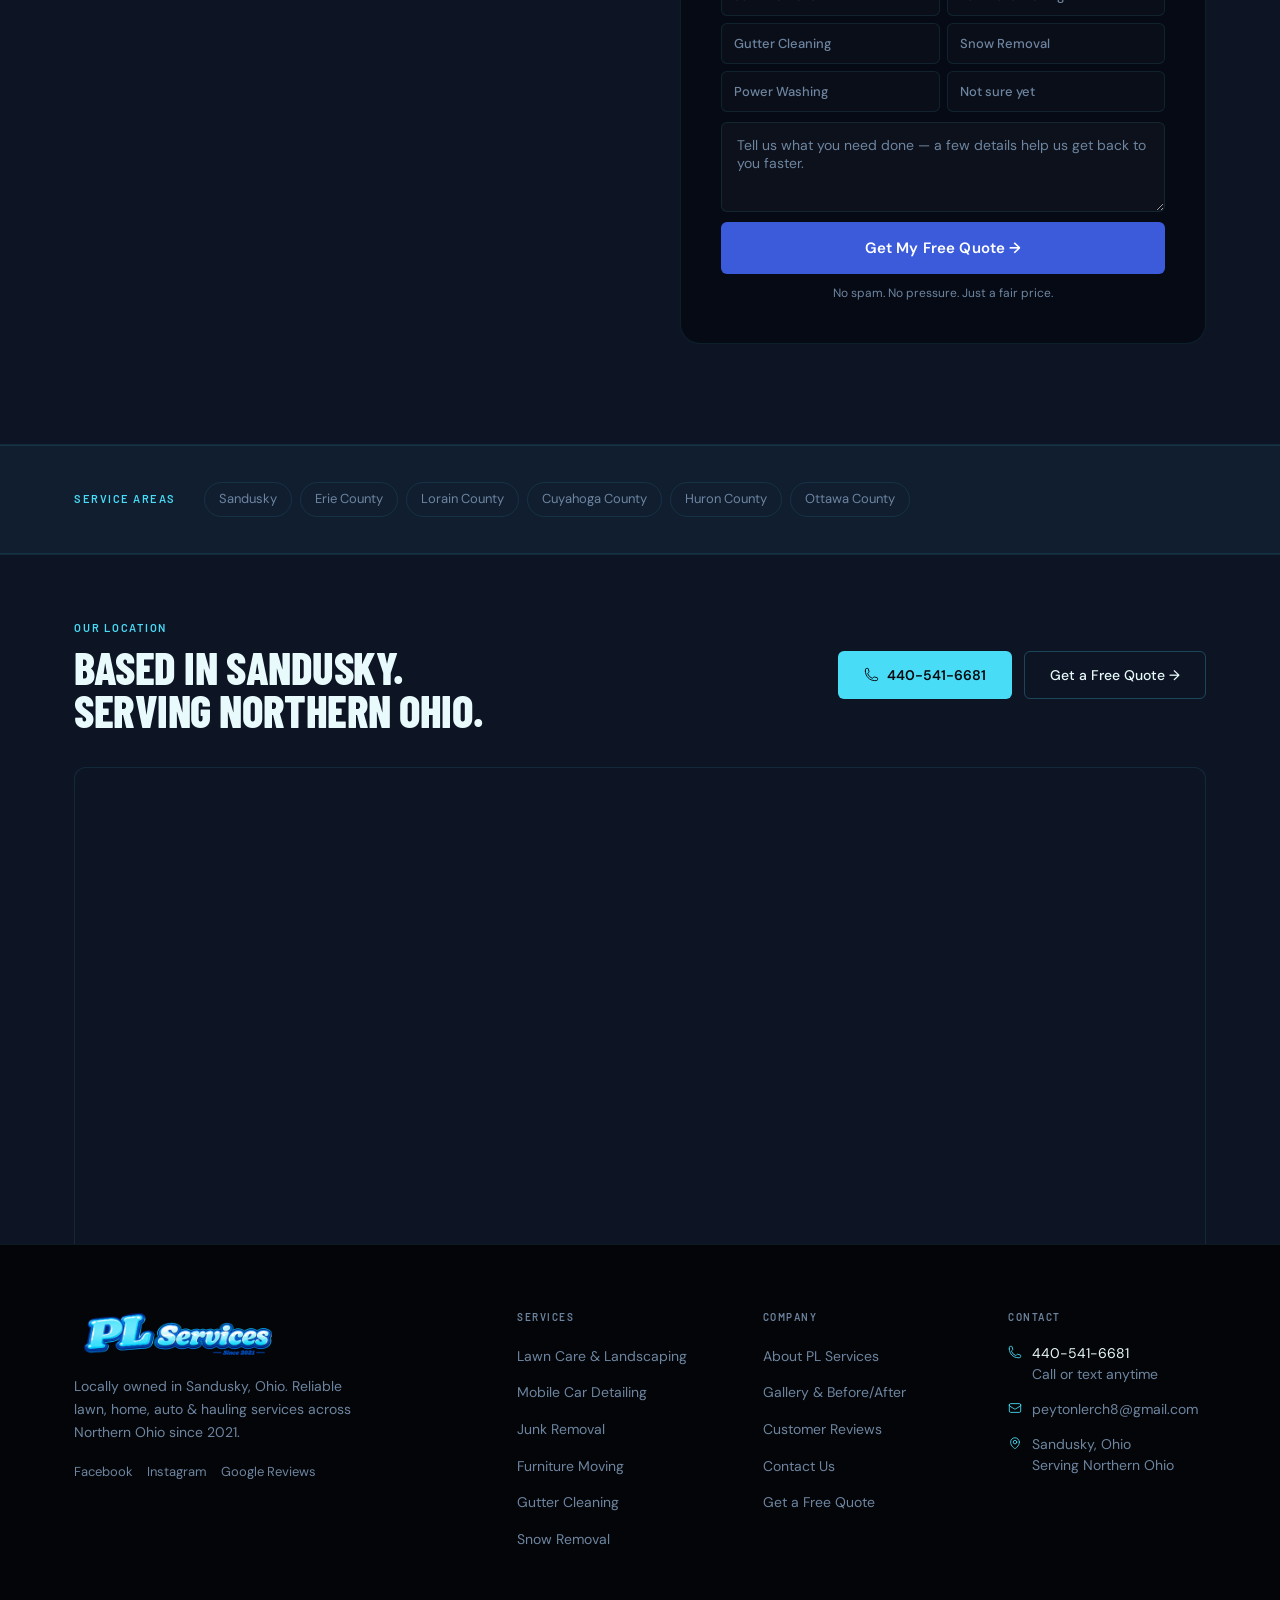
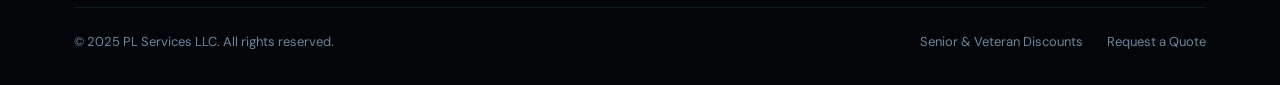
==== commit 78a6d32b: "Add floating quote CTA to hero video to cover watermark The Sora-generated hero video has a watermar" ====
--- a/index.html
+++ b/index.html
@@ -5,7 +5,7 @@
 <meta name="viewport" content="width=device-width, initial-scale=1.0">
 <title>PL Services LLC | Lawn, Home, Auto &amp; Hauling Services in Sandusky, Ohio</title>
 <meta name="description" content="PL Services LLC offers lawn care, mobile car detailing, junk removal, gutter cleaning, and snow removal across Sandusky and Northern Ohio. Locally owned since 2021.">
-<link rel="stylesheet" href="assets/css/styles.css?v=3">
+<link rel="stylesheet" href="assets/css/styles.css?v=4">
 </head>
 <body>
 
@@ -50,6 +50,7 @@
       </div>
     </div>
   </div>
+  <a href="contact.html#quote" class="hero-video-cta btn-primary">Request a Quote →</a>
 </section>
 
 <!-- TICKER -->
--- a/assets/css/styles.css
+++ b/assets/css/styles.css
@@ -79,6 +79,7 @@
 .trust-icon svg{width:15px;height:15px;color:var(--accent)}
 .trust-text{font-size:13px;color:var(--muted);line-height:1.35}
 .trust-text strong{color:var(--text);font-weight:500;display:block;font-size:13px}
+.hero-video-cta{position:absolute;right:28px;bottom:28px;z-index:3;box-shadow:0 10px 30px rgba(0,0,0,.55)}
 
 /* SECTIONS */
 .section{padding:100px 0}
@@ -295,6 +296,7 @@
   .footer-grid{grid-template-columns:1fr 1fr;gap:24px}
   .stat-grid{grid-template-columns:repeat(2,1fr)}
   .hero-trust{gap:14px}
+  .hero-video-cta{right:16px;bottom:16px;font-size:13px;padding:11px 18px}
   .area-inner{flex-direction:column;align-items:flex-start;gap:14px}
   .footer-bottom{flex-direction:column;align-items:flex-start}
   .map-text-row{flex-direction:column;align-items:flex-start}
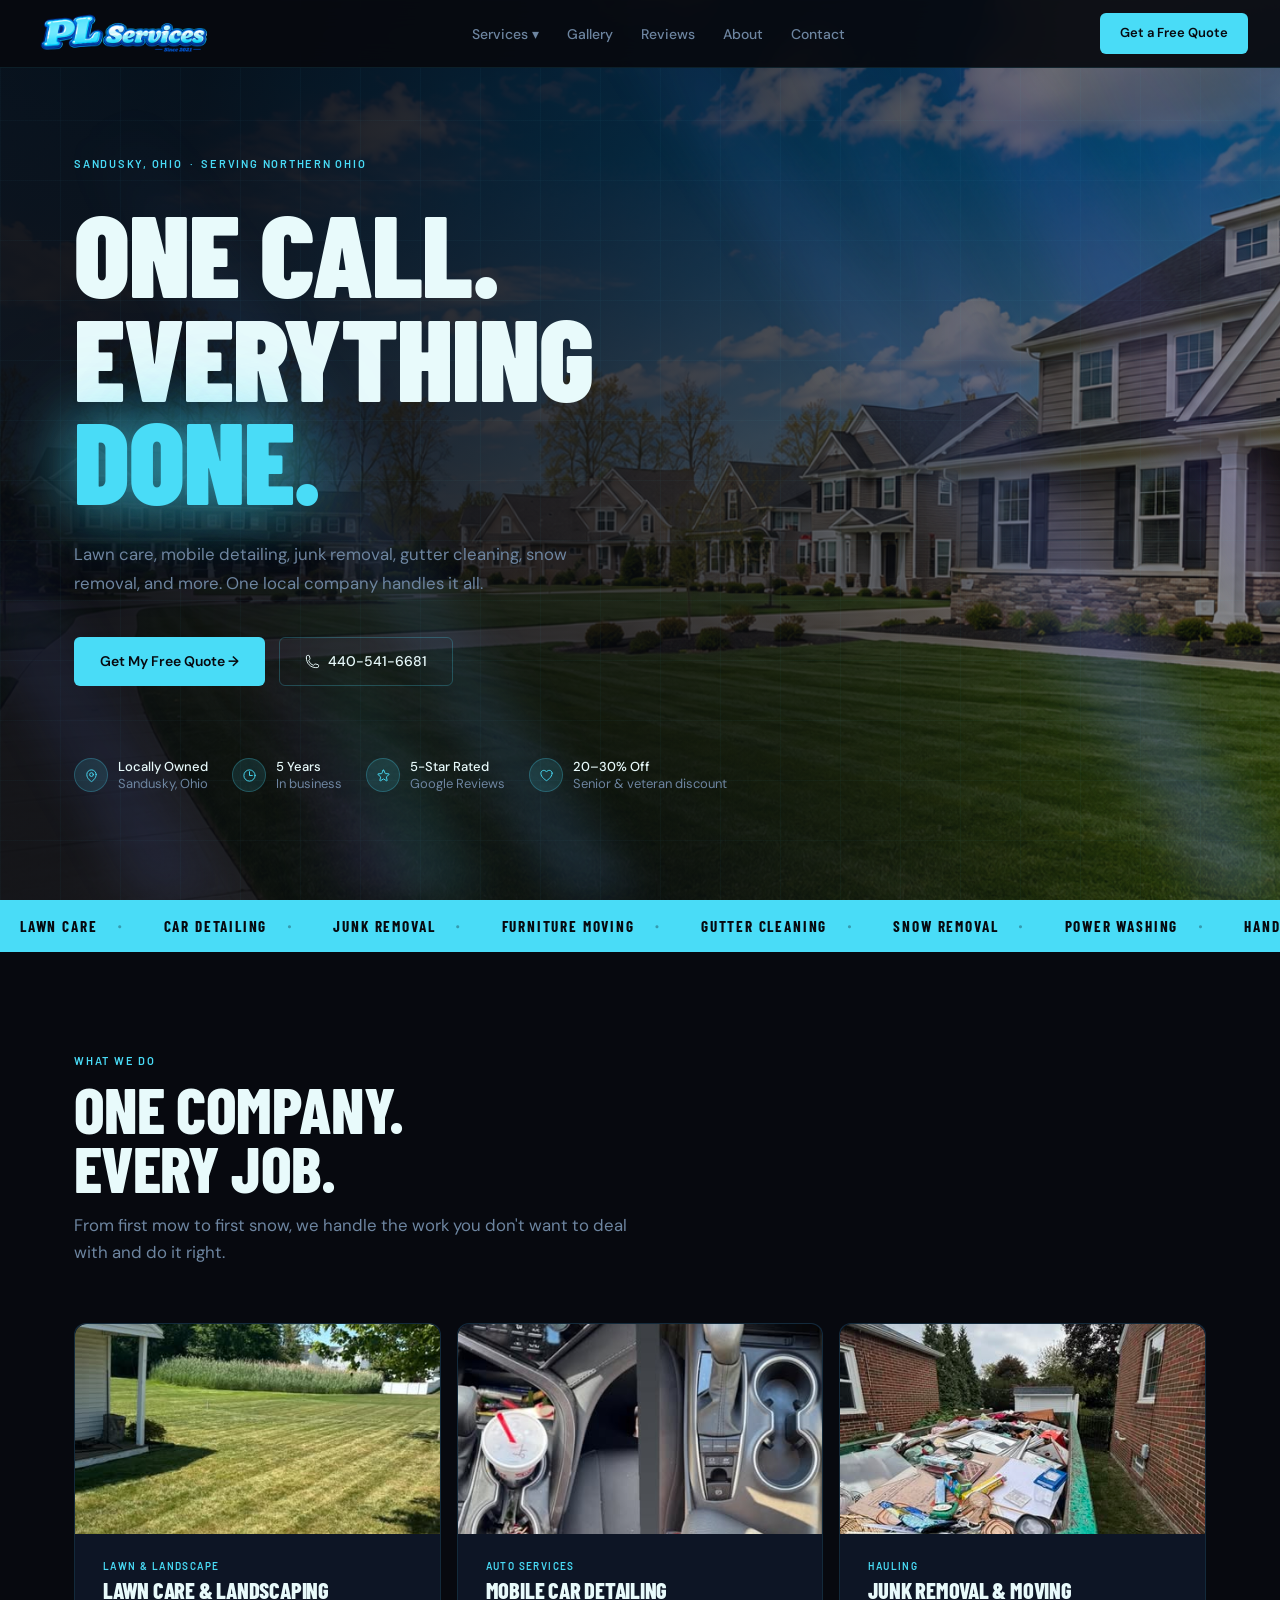
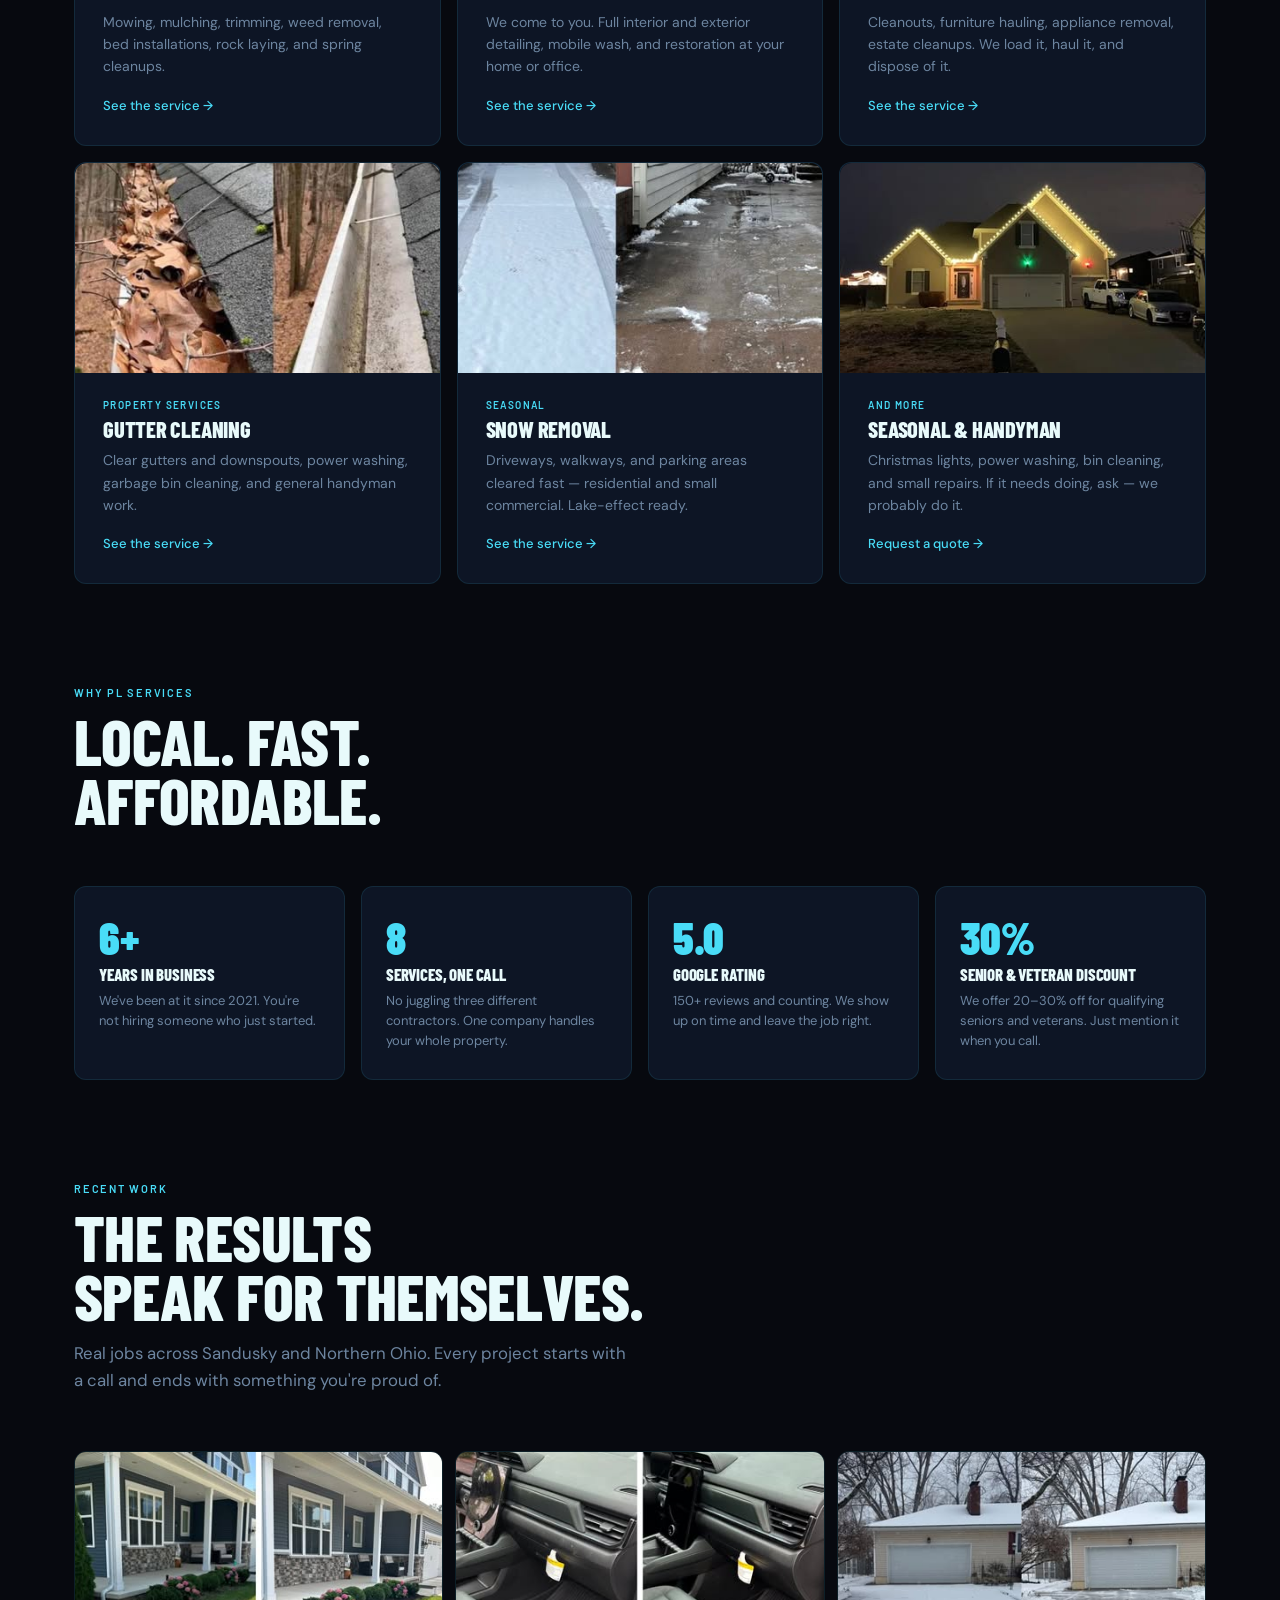
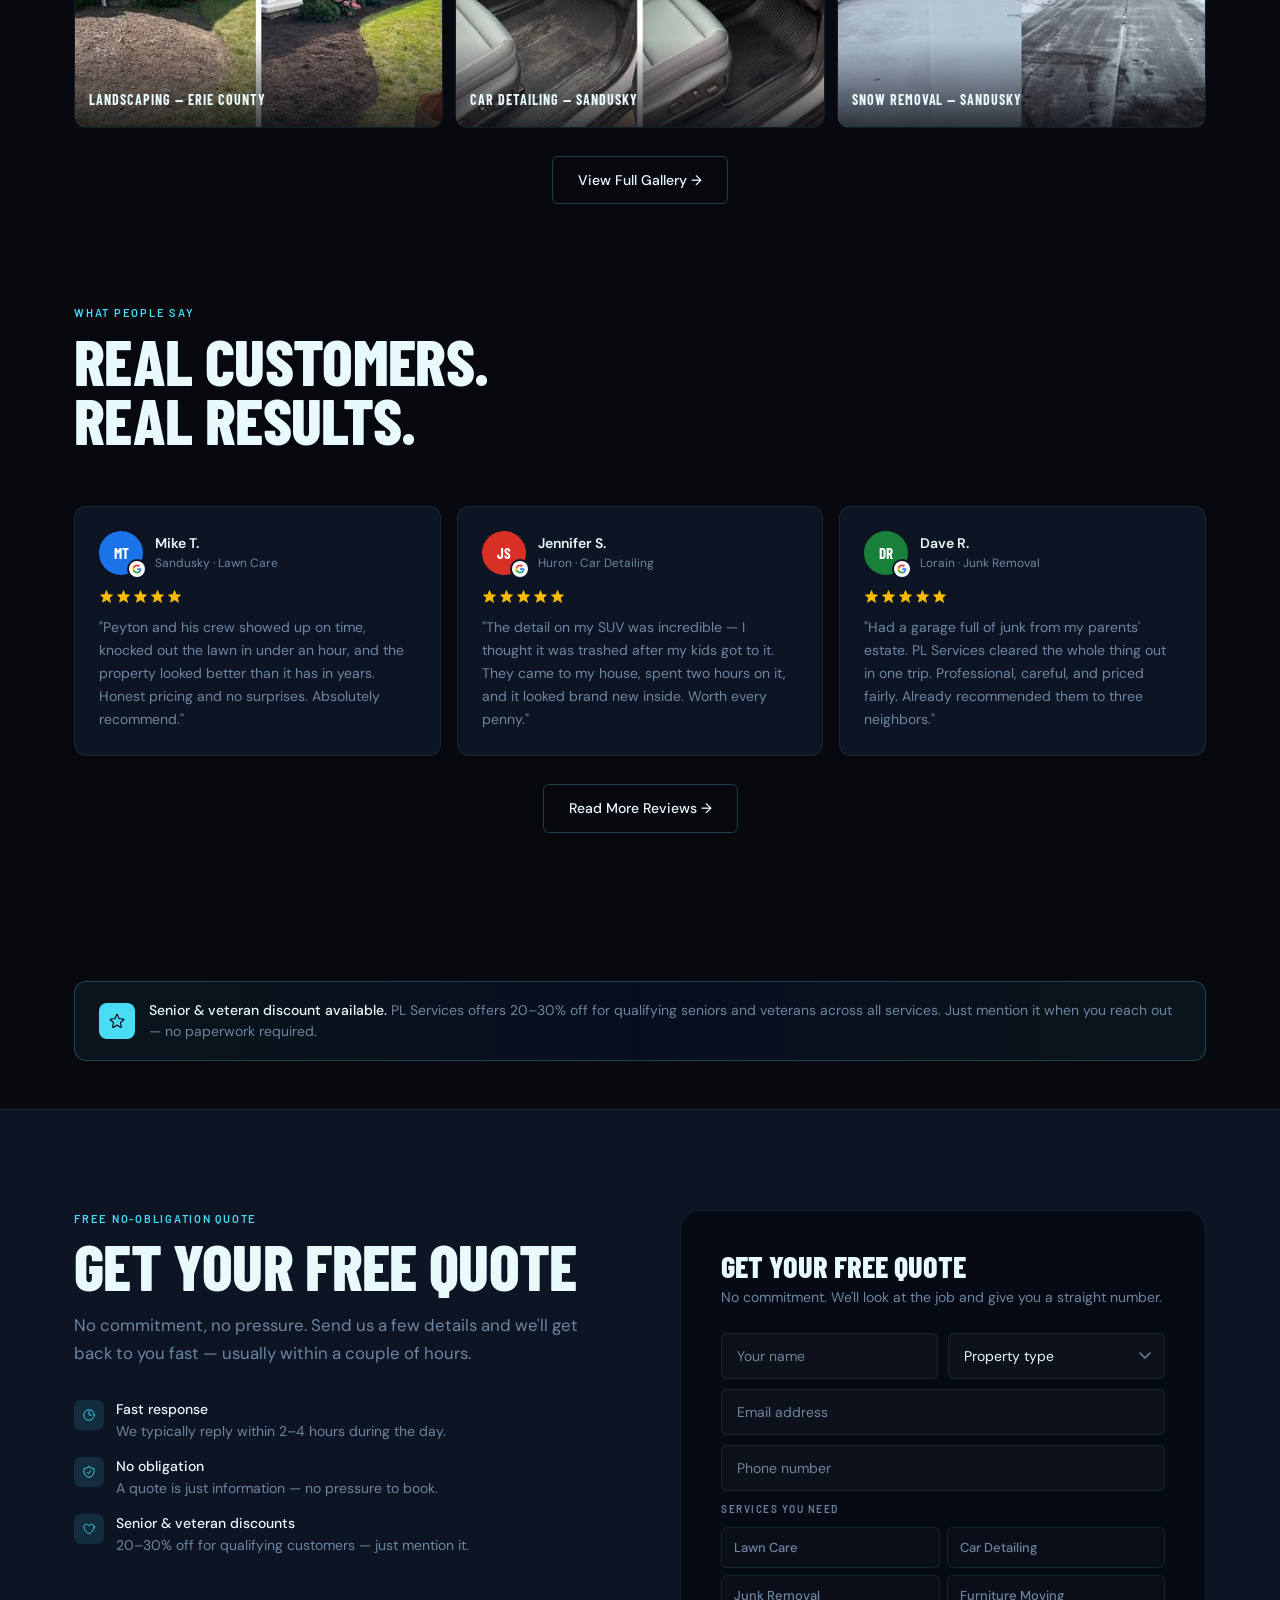
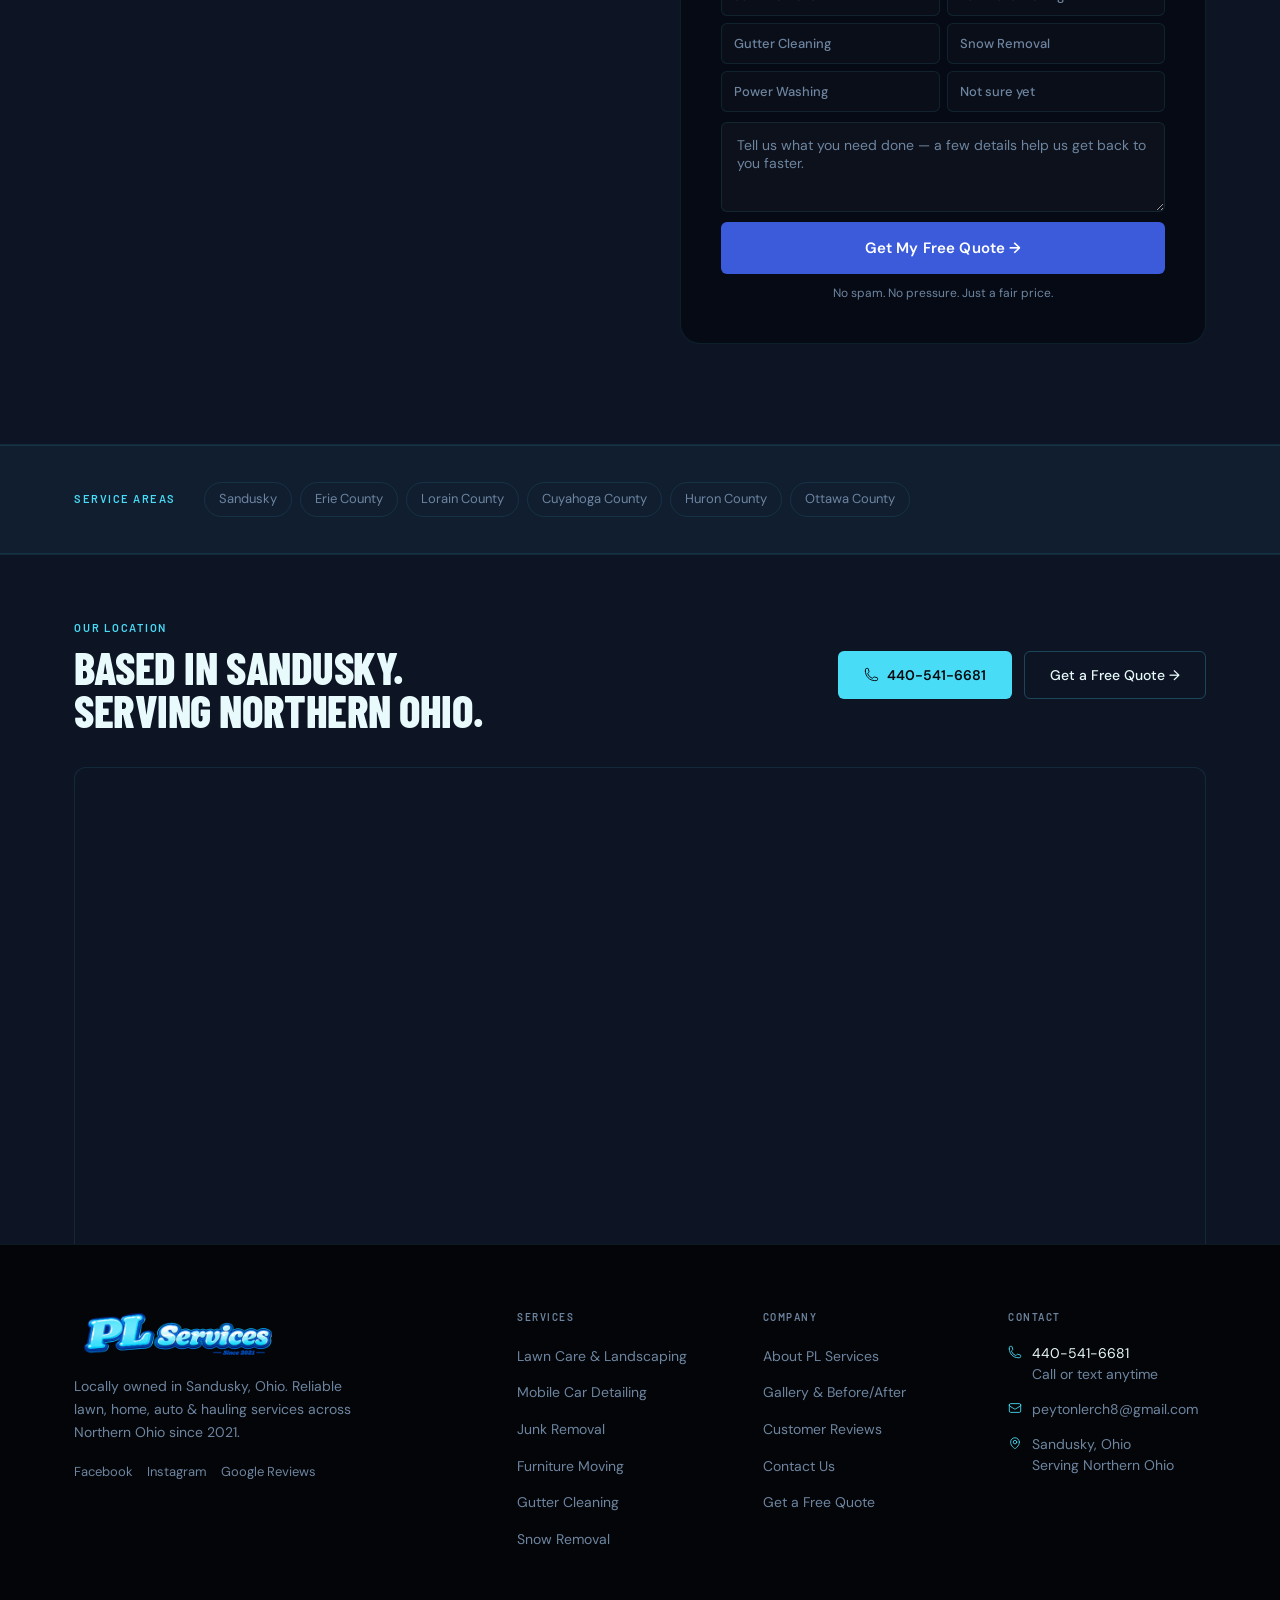
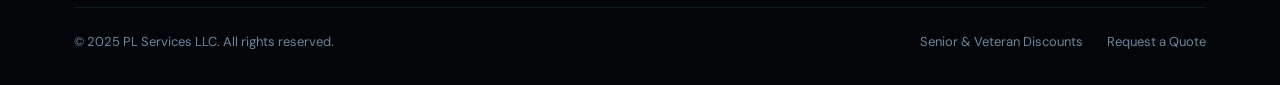
==== commit d865427d: "Crop hero video watermark instead of masking it with a button The floating "Request a Quote" CTA did" ====
--- a/index.html
+++ b/index.html
@@ -5,7 +5,7 @@
 <meta name="viewport" content="width=device-width, initial-scale=1.0">
 <title>PL Services LLC | Lawn, Home, Auto &amp; Hauling Services in Sandusky, Ohio</title>
 <meta name="description" content="PL Services LLC offers lawn care, mobile car detailing, junk removal, gutter cleaning, and snow removal across Sandusky and Northern Ohio. Locally owned since 2021.">
-<link rel="stylesheet" href="assets/css/styles.css?v=4">
+<link rel="stylesheet" href="assets/css/styles.css?v=5">
 </head>
 <body>
 
@@ -50,7 +50,6 @@
       </div>
     </div>
   </div>
-  <a href="contact.html#quote" class="hero-video-cta btn-primary">Request a Quote →</a>
 </section>
 
 <!-- TICKER -->
--- a/assets/css/styles.css
+++ b/assets/css/styles.css
@@ -63,7 +63,7 @@
 /* HERO */
 .hero{min-height:100vh;display:flex;align-items:center;position:relative;overflow:hidden;padding-top:68px}
 .hero-bg{position:absolute;inset:0;background:radial-gradient(ellipse 65% 60% at 75% 45%,rgba(8,48,123,.45) 0%,transparent 65%),radial-gradient(ellipse 35% 50% at 15% 85%,rgba(73,220,247,.06) 0%,transparent 55%),var(--bg)}
-.hero-video-bg{position:absolute;inset:0;width:100%;height:100%;object-fit:cover;object-position:center 35%;z-index:0}
+.hero-video-bg{position:absolute;inset:0;width:100%;height:100%;object-fit:cover;object-position:center 35%;z-index:0;transform:scale(1.2);transform-origin:20% 50%}
 .hero-video-tint{position:absolute;inset:0;z-index:0;background:linear-gradient(100deg,rgba(7,9,15,.93) 15%,rgba(7,9,15,.78) 45%,rgba(7,9,15,.42) 100%),radial-gradient(ellipse 70% 70% at 50% 100%,rgba(7,9,15,.65) 0%,transparent 60%)}
 .hero-grid{position:absolute;inset:0;background-image:linear-gradient(rgba(73,220,247,.03) 1px,transparent 1px),linear-gradient(90deg,rgba(73,220,247,.03) 1px,transparent 1px);background-size:60px 60px}
 .hero-beams-canvas{position:absolute;inset:0;width:100%;height:100%;z-index:1;pointer-events:none;filter:blur(22px);will-change:transform}
@@ -79,7 +79,6 @@
 .trust-icon svg{width:15px;height:15px;color:var(--accent)}
 .trust-text{font-size:13px;color:var(--muted);line-height:1.35}
 .trust-text strong{color:var(--text);font-weight:500;display:block;font-size:13px}
-.hero-video-cta{position:absolute;right:28px;bottom:28px;z-index:3;box-shadow:0 10px 30px rgba(0,0,0,.55)}
 
 /* SECTIONS */
 .section{padding:100px 0}
@@ -296,7 +295,6 @@
   .footer-grid{grid-template-columns:1fr 1fr;gap:24px}
   .stat-grid{grid-template-columns:repeat(2,1fr)}
   .hero-trust{gap:14px}
-  .hero-video-cta{right:16px;bottom:16px;font-size:13px;padding:11px 18px}
   .area-inner{flex-direction:column;align-items:flex-start;gap:14px}
   .footer-bottom{flex-direction:column;align-items:flex-start}
   .map-text-row{flex-direction:column;align-items:flex-start}
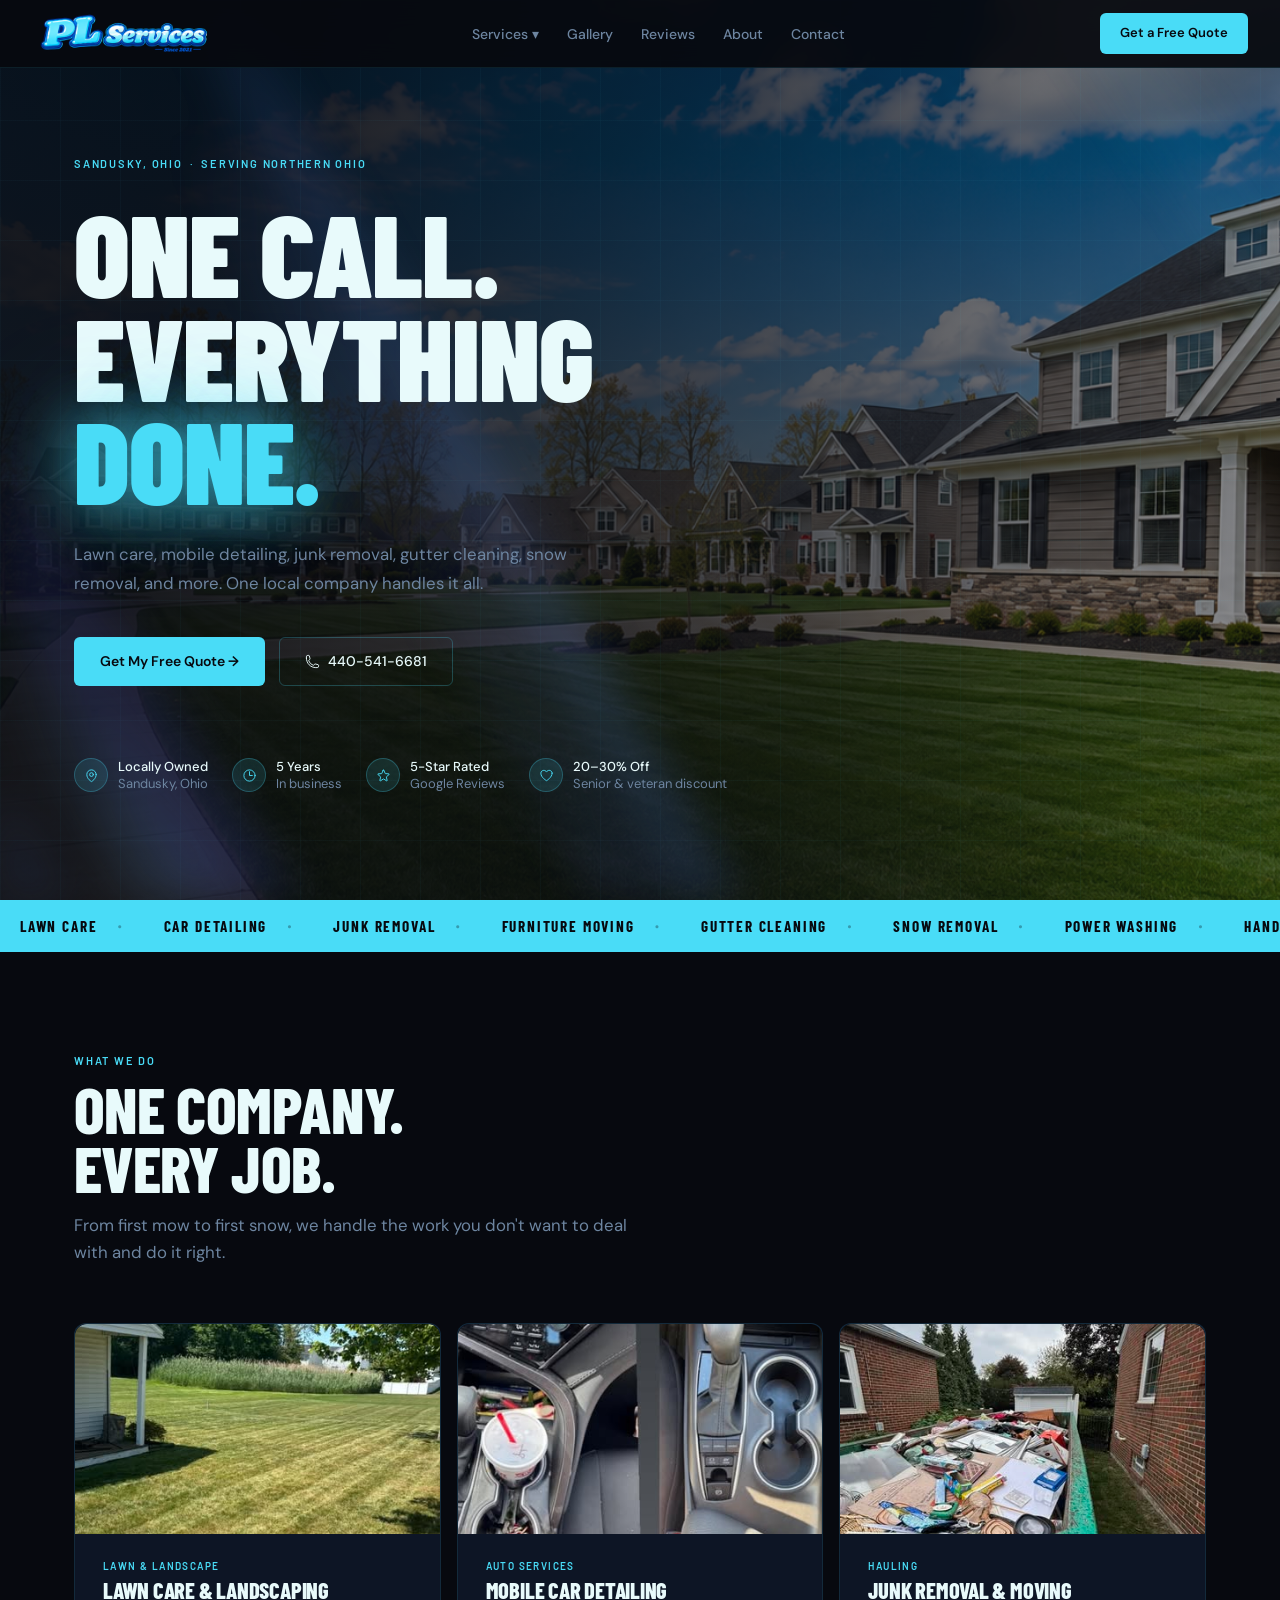
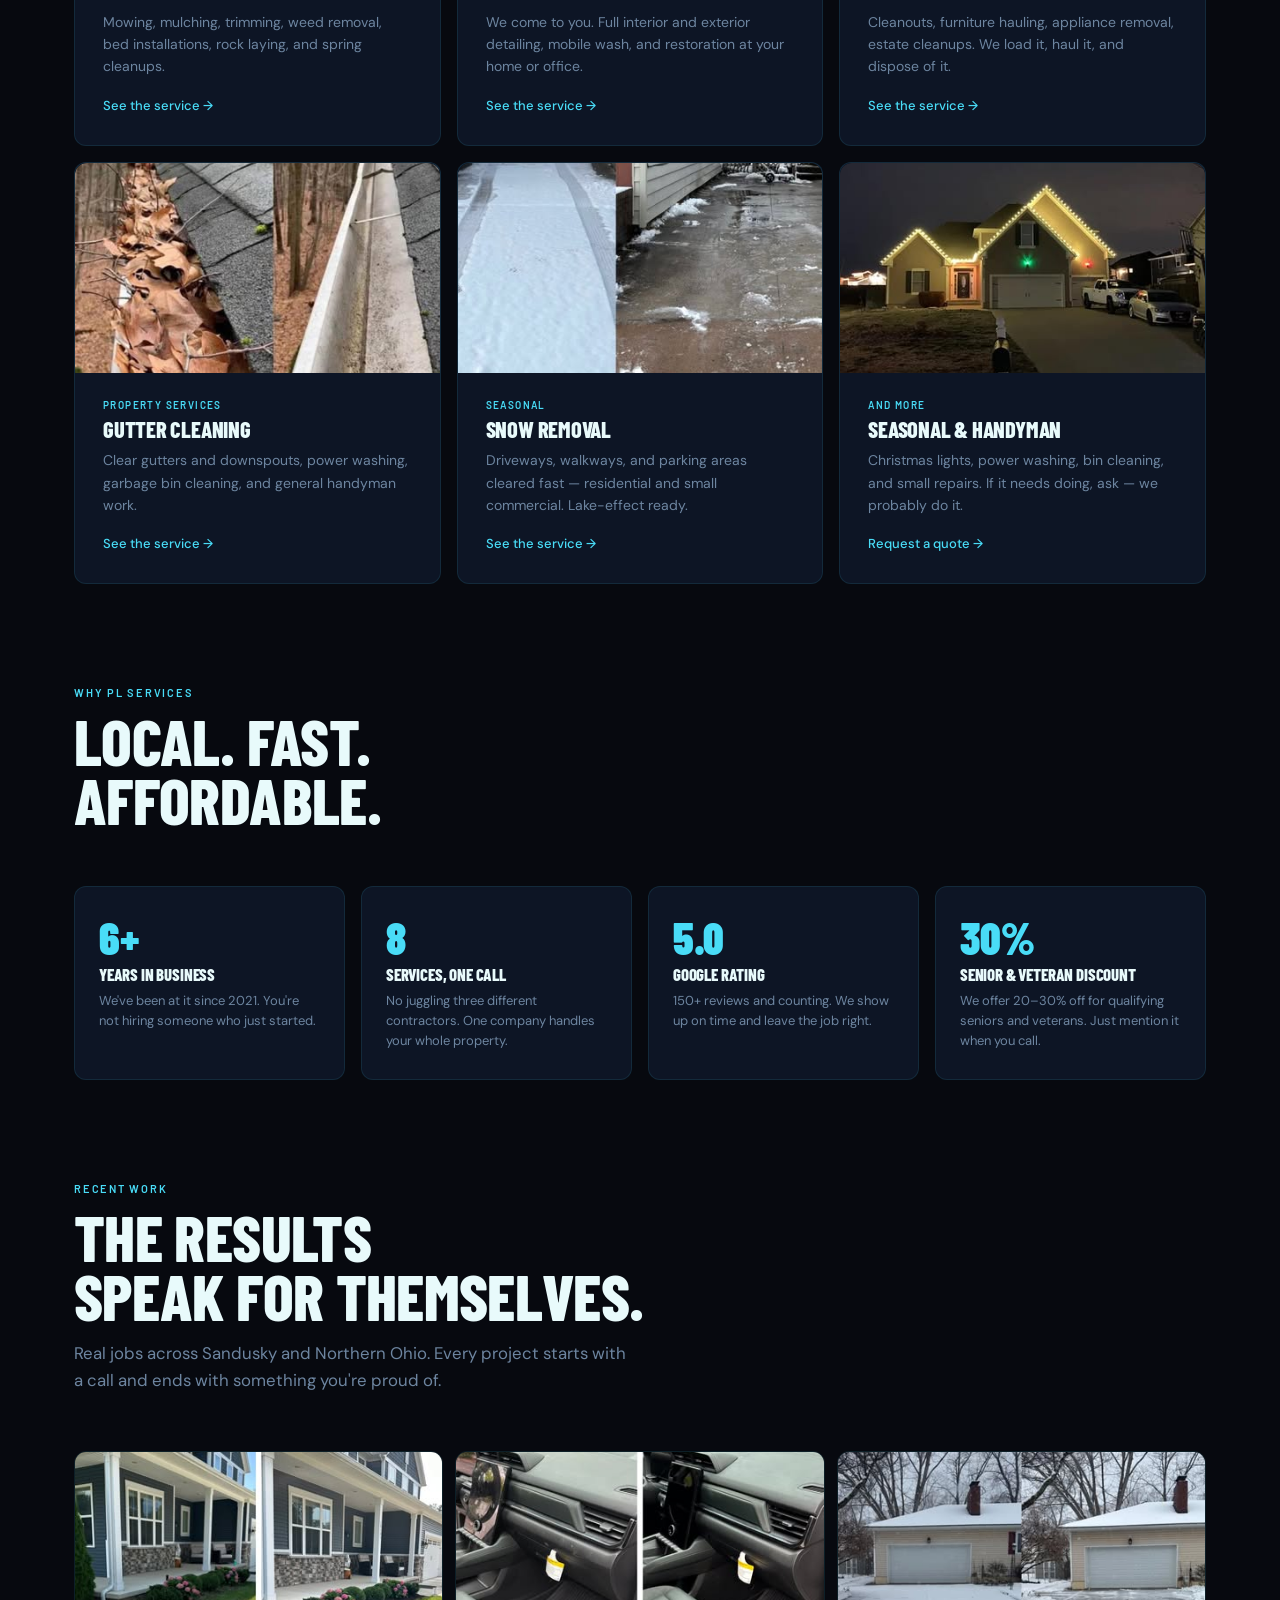
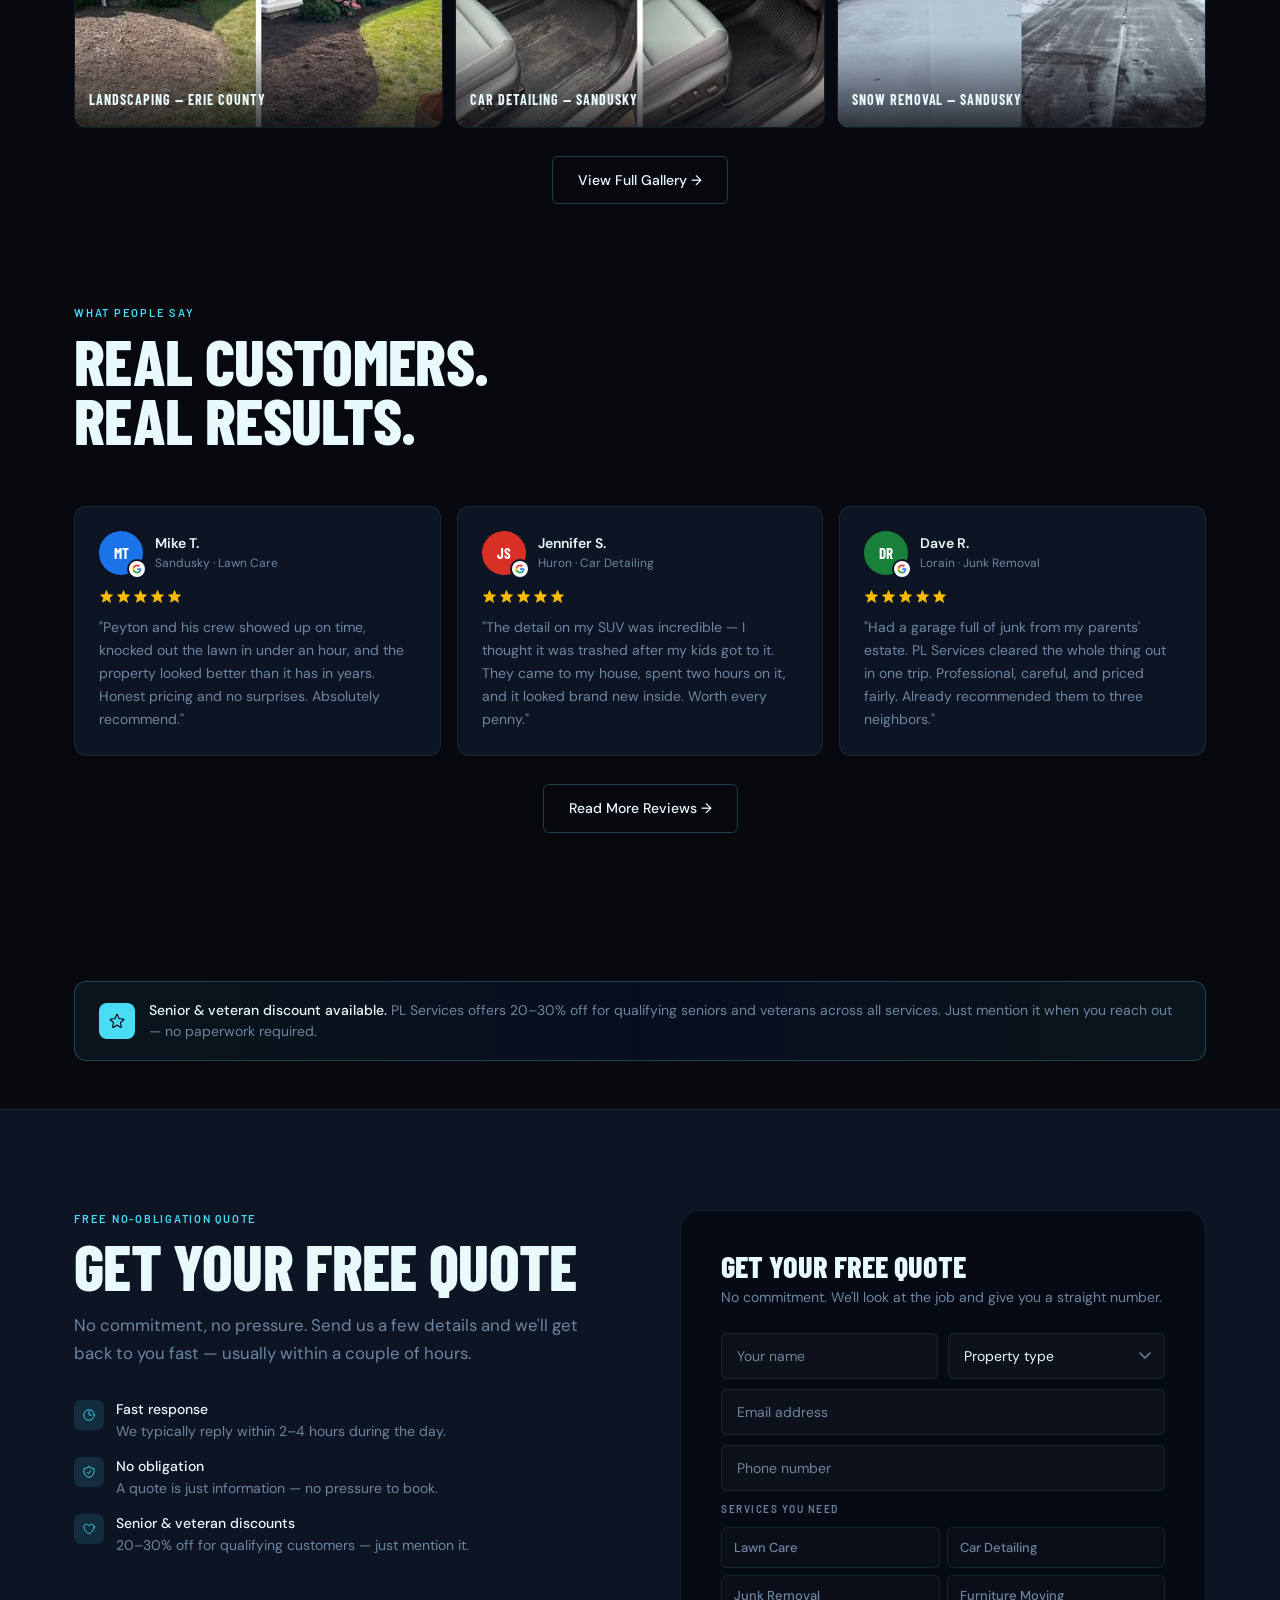
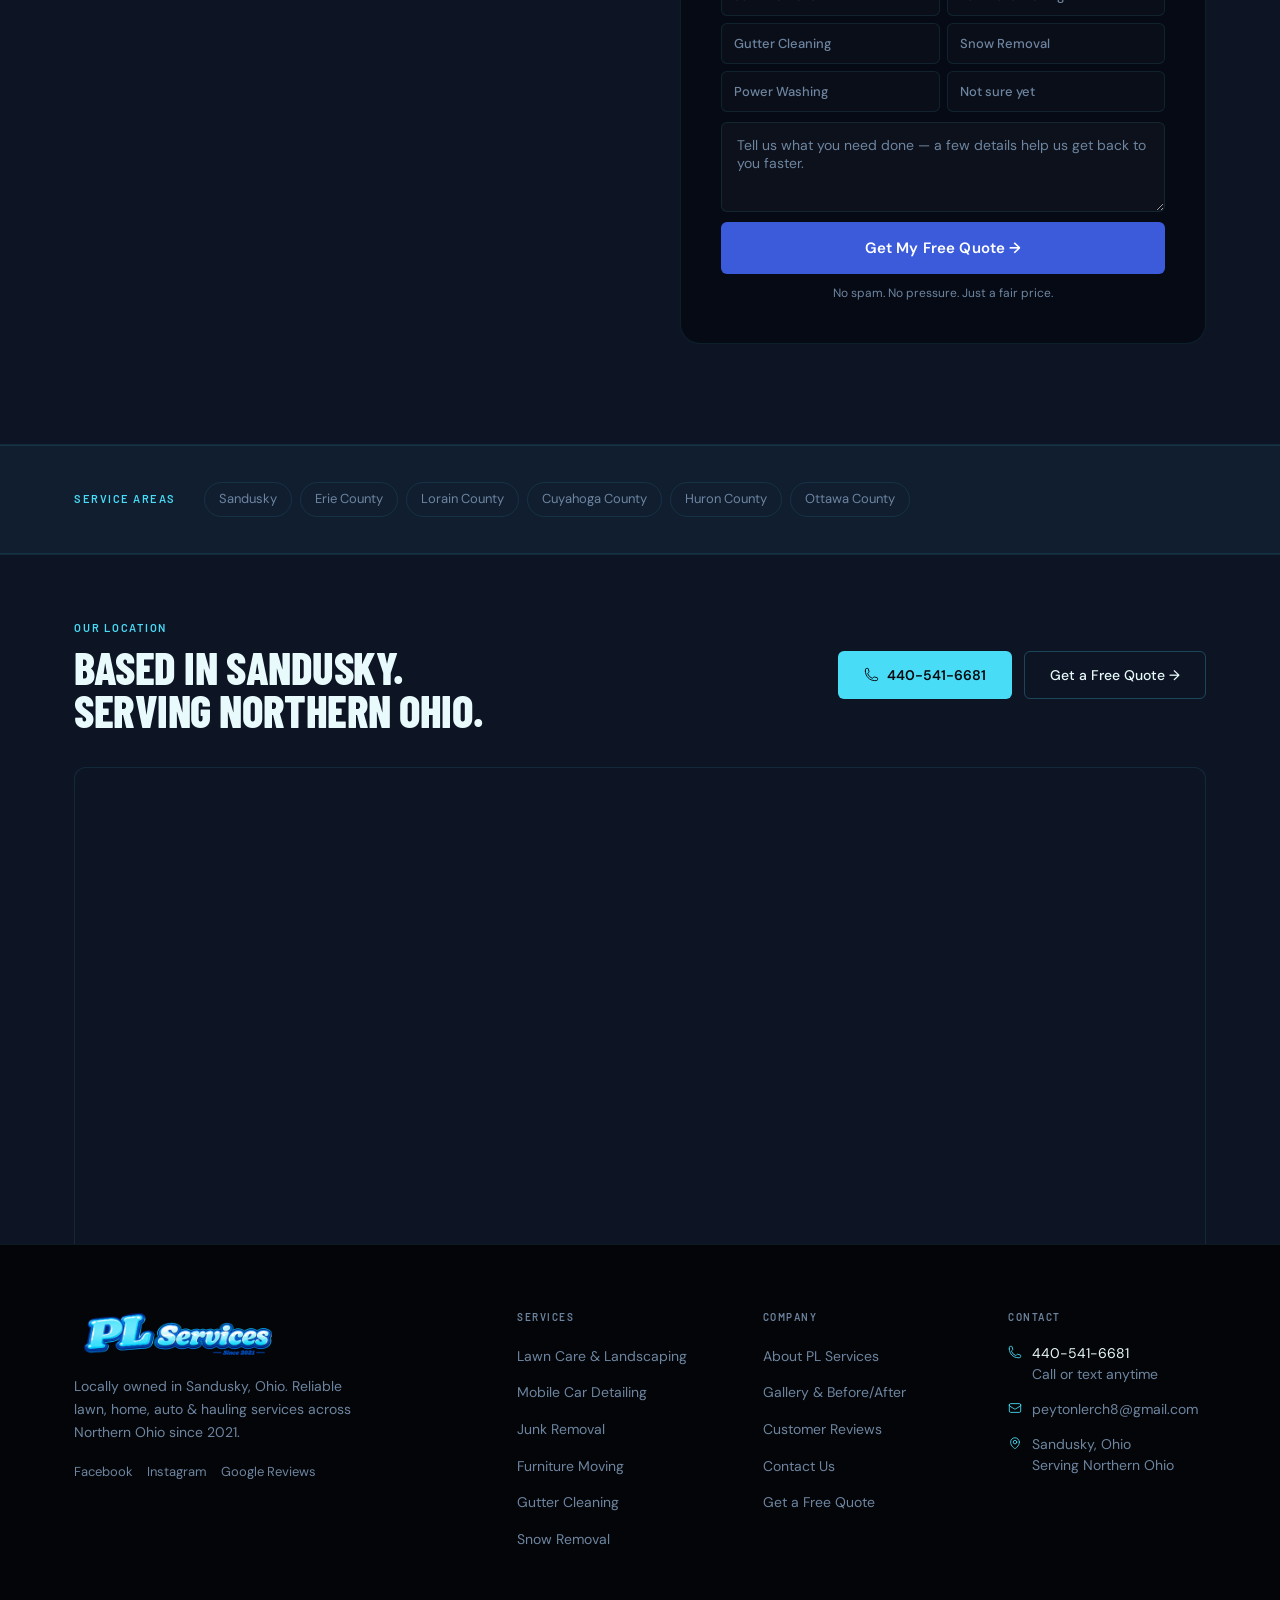
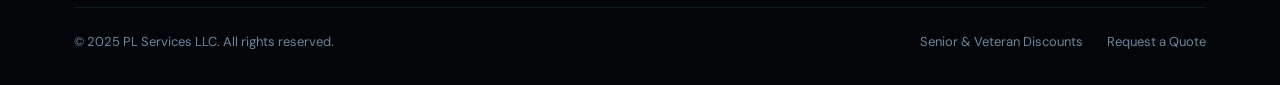
==== commit 12f873ff: "Add PL Services favicon across all pages Added the new "PL" bubble-letter icon as assets/images/favi" ====
--- a/index.html
+++ b/index.html
@@ -5,6 +5,8 @@
 <meta name="viewport" content="width=device-width, initial-scale=1.0">
 <title>PL Services LLC | Lawn, Home, Auto &amp; Hauling Services in Sandusky, Ohio</title>
 <meta name="description" content="PL Services LLC offers lawn care, mobile car detailing, junk removal, gutter cleaning, and snow removal across Sandusky and Northern Ohio. Locally owned since 2021.">
+<link rel="icon" type="image/png" href="assets/images/favicon.png">
+<link rel="apple-touch-icon" href="assets/images/favicon.png">
 <link rel="stylesheet" href="assets/css/styles.css?v=5">
 </head>
 <body>
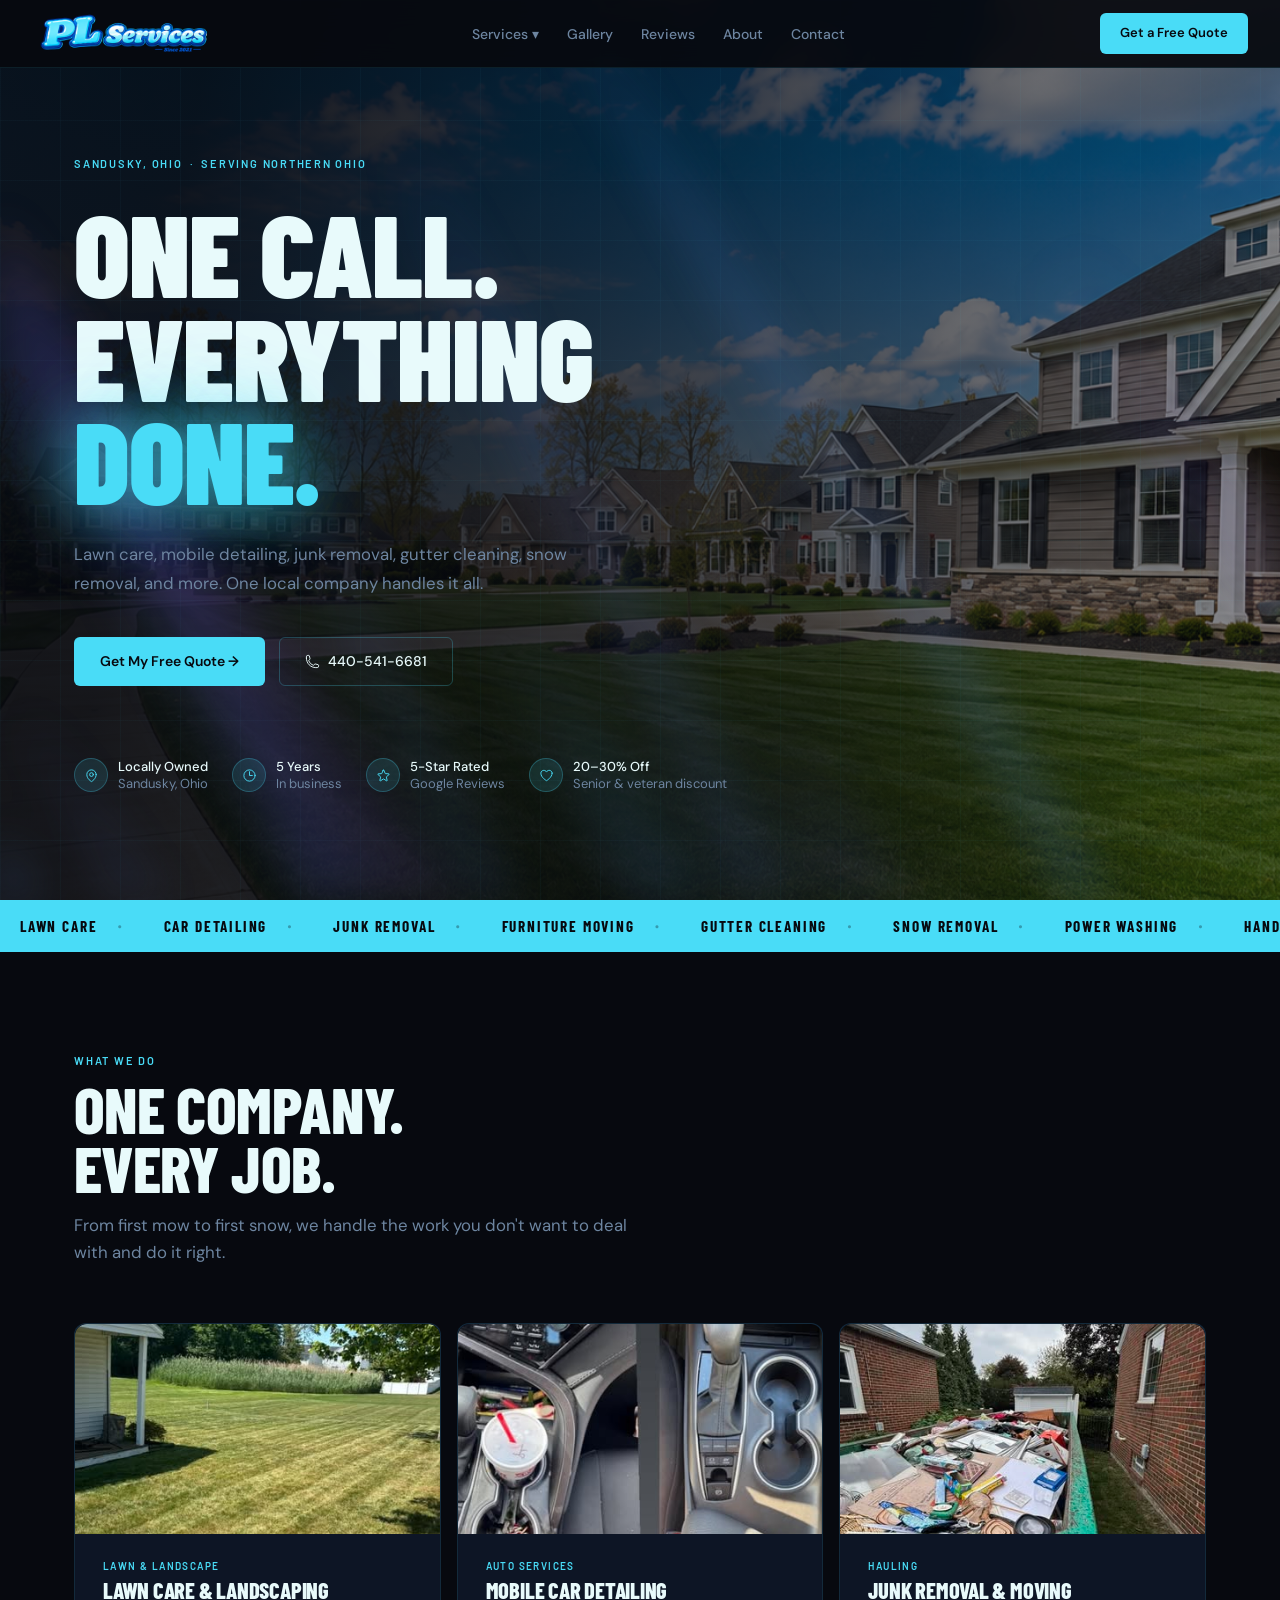
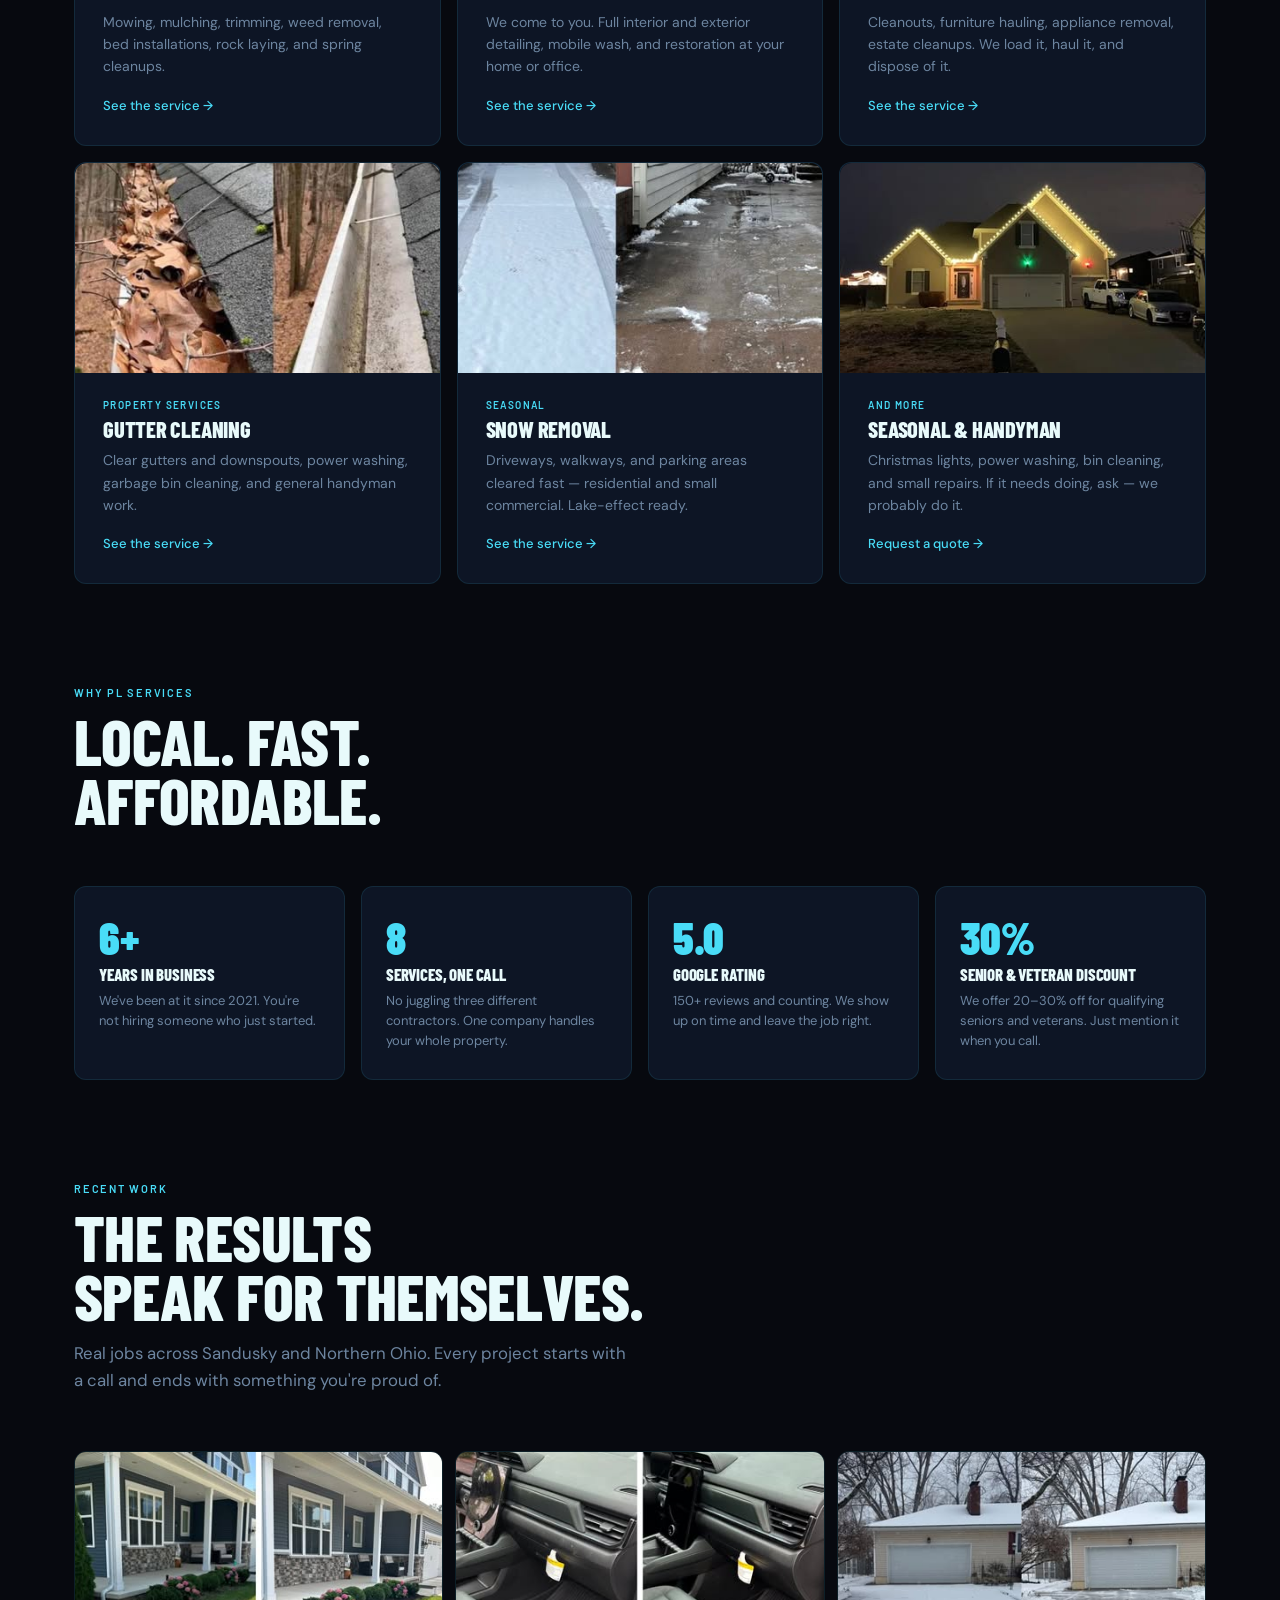
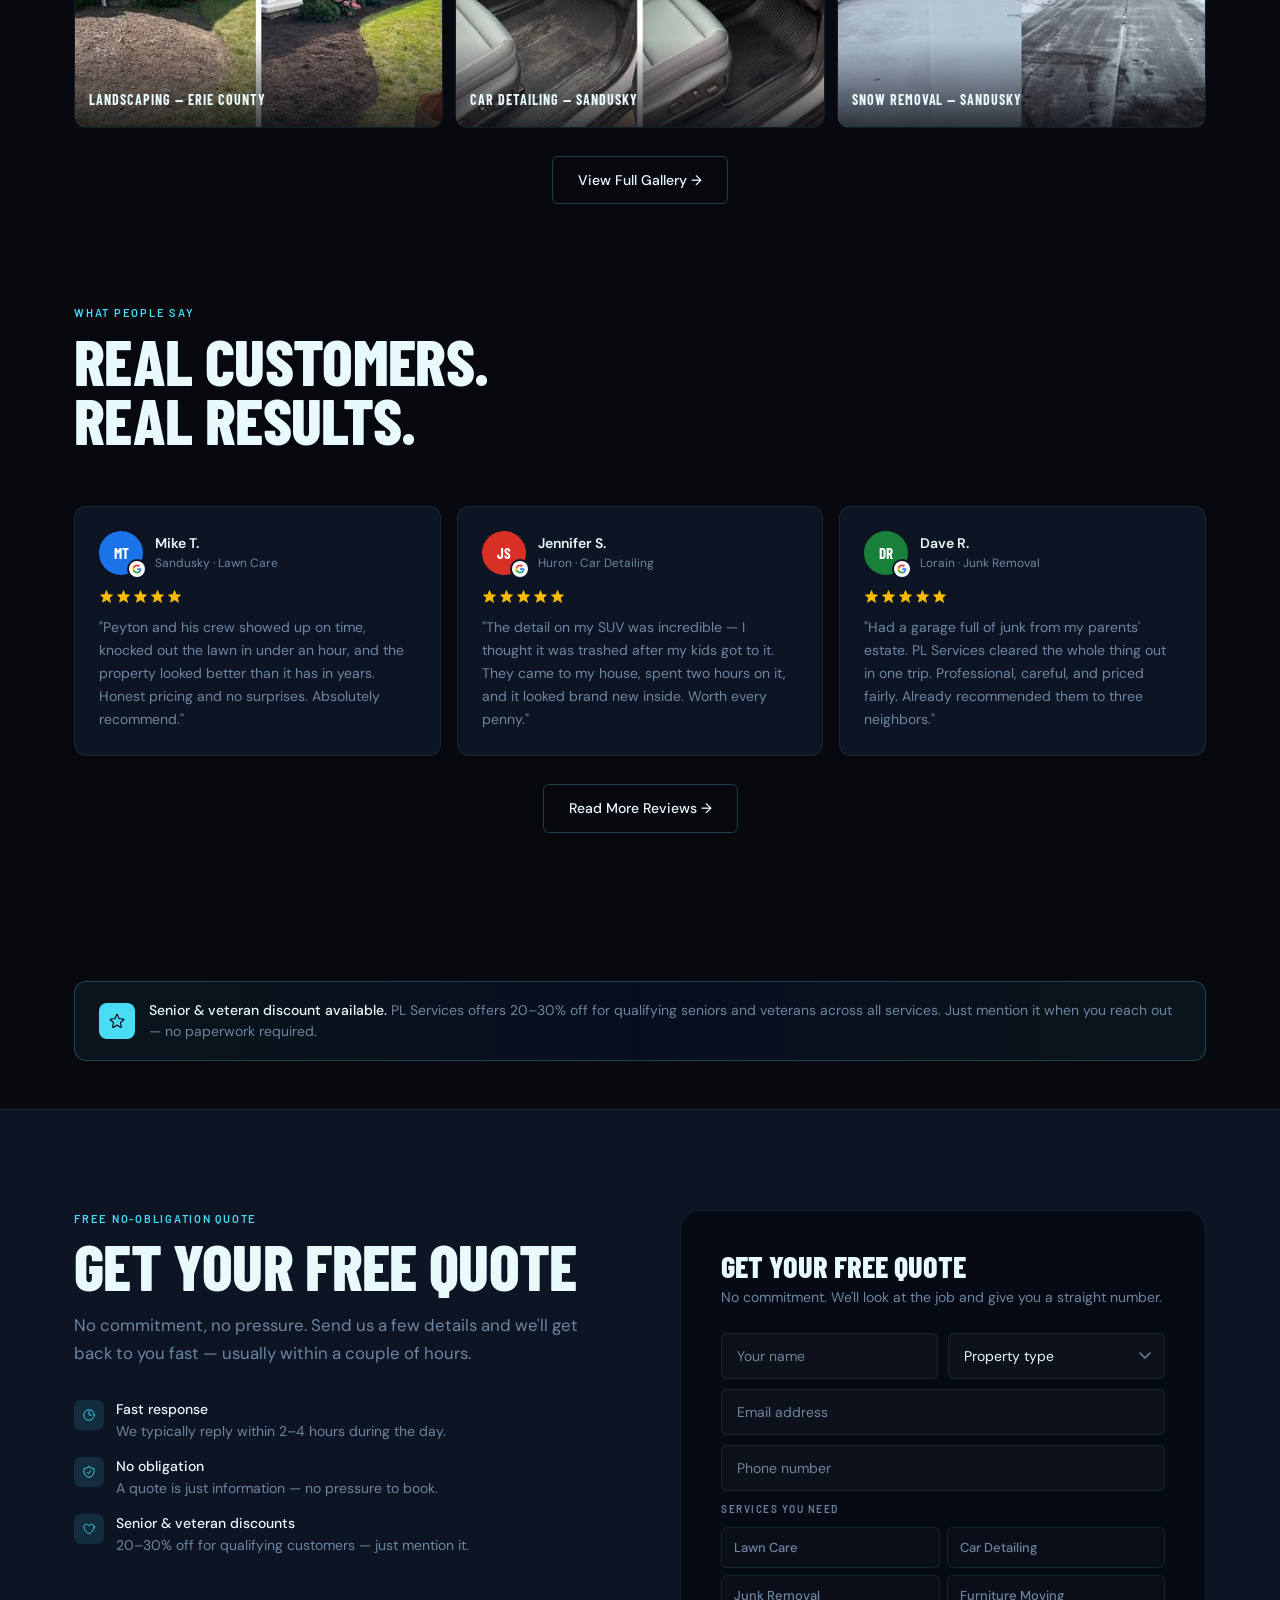
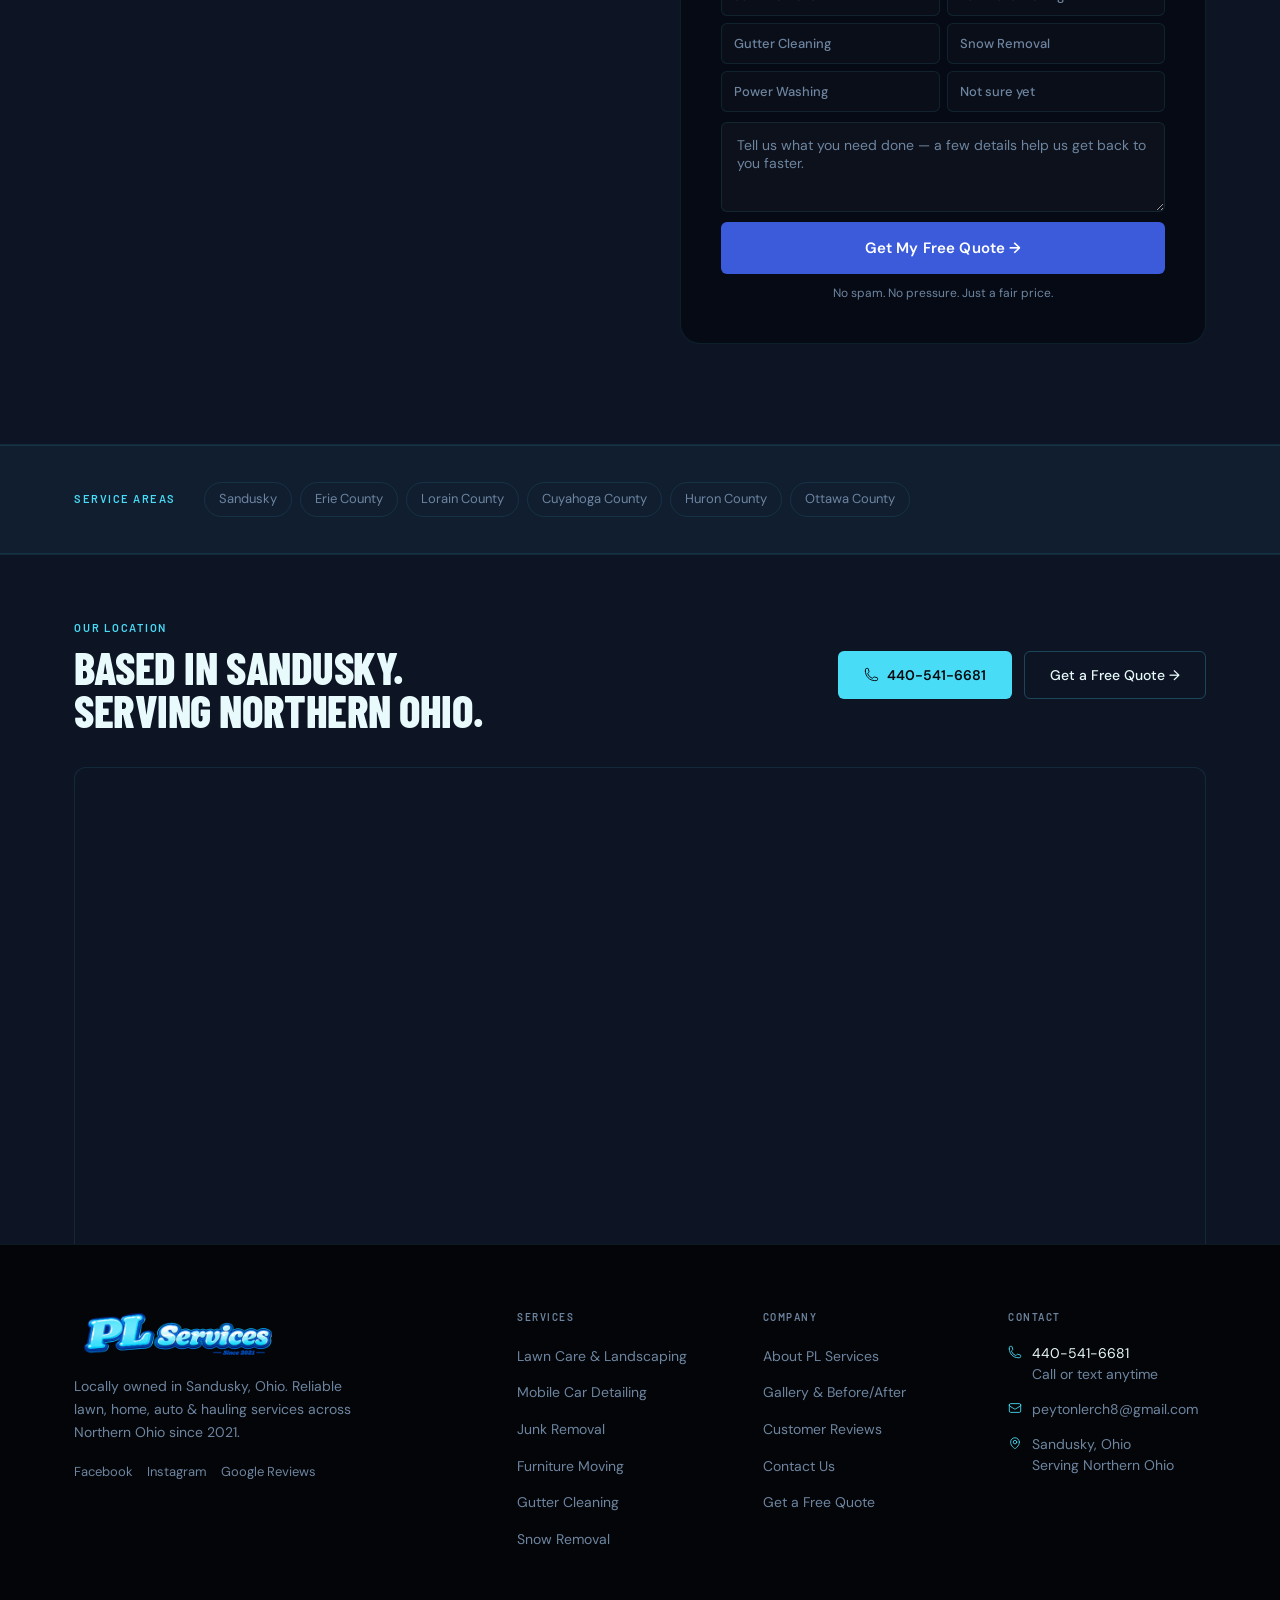
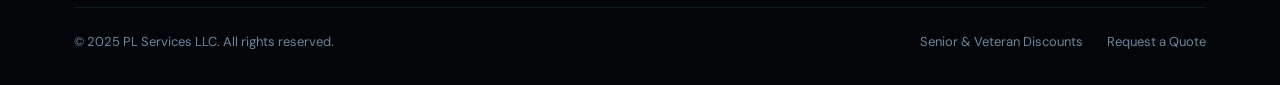
==== commit 38066617: "Add Vercel Web Analytics via static script tag Uses the plain-script integration Vercel provides for" ====
--- a/index.html
+++ b/index.html
@@ -259,5 +259,6 @@
 <div id="footer-ph"></div>
 <script src="assets/js/components.js?v=3"></script>
 <script src="assets/js/script.js?v=3"></script>
+<script defer src="/_vercel/insights/script.js"></script>
 </body>
 </html>
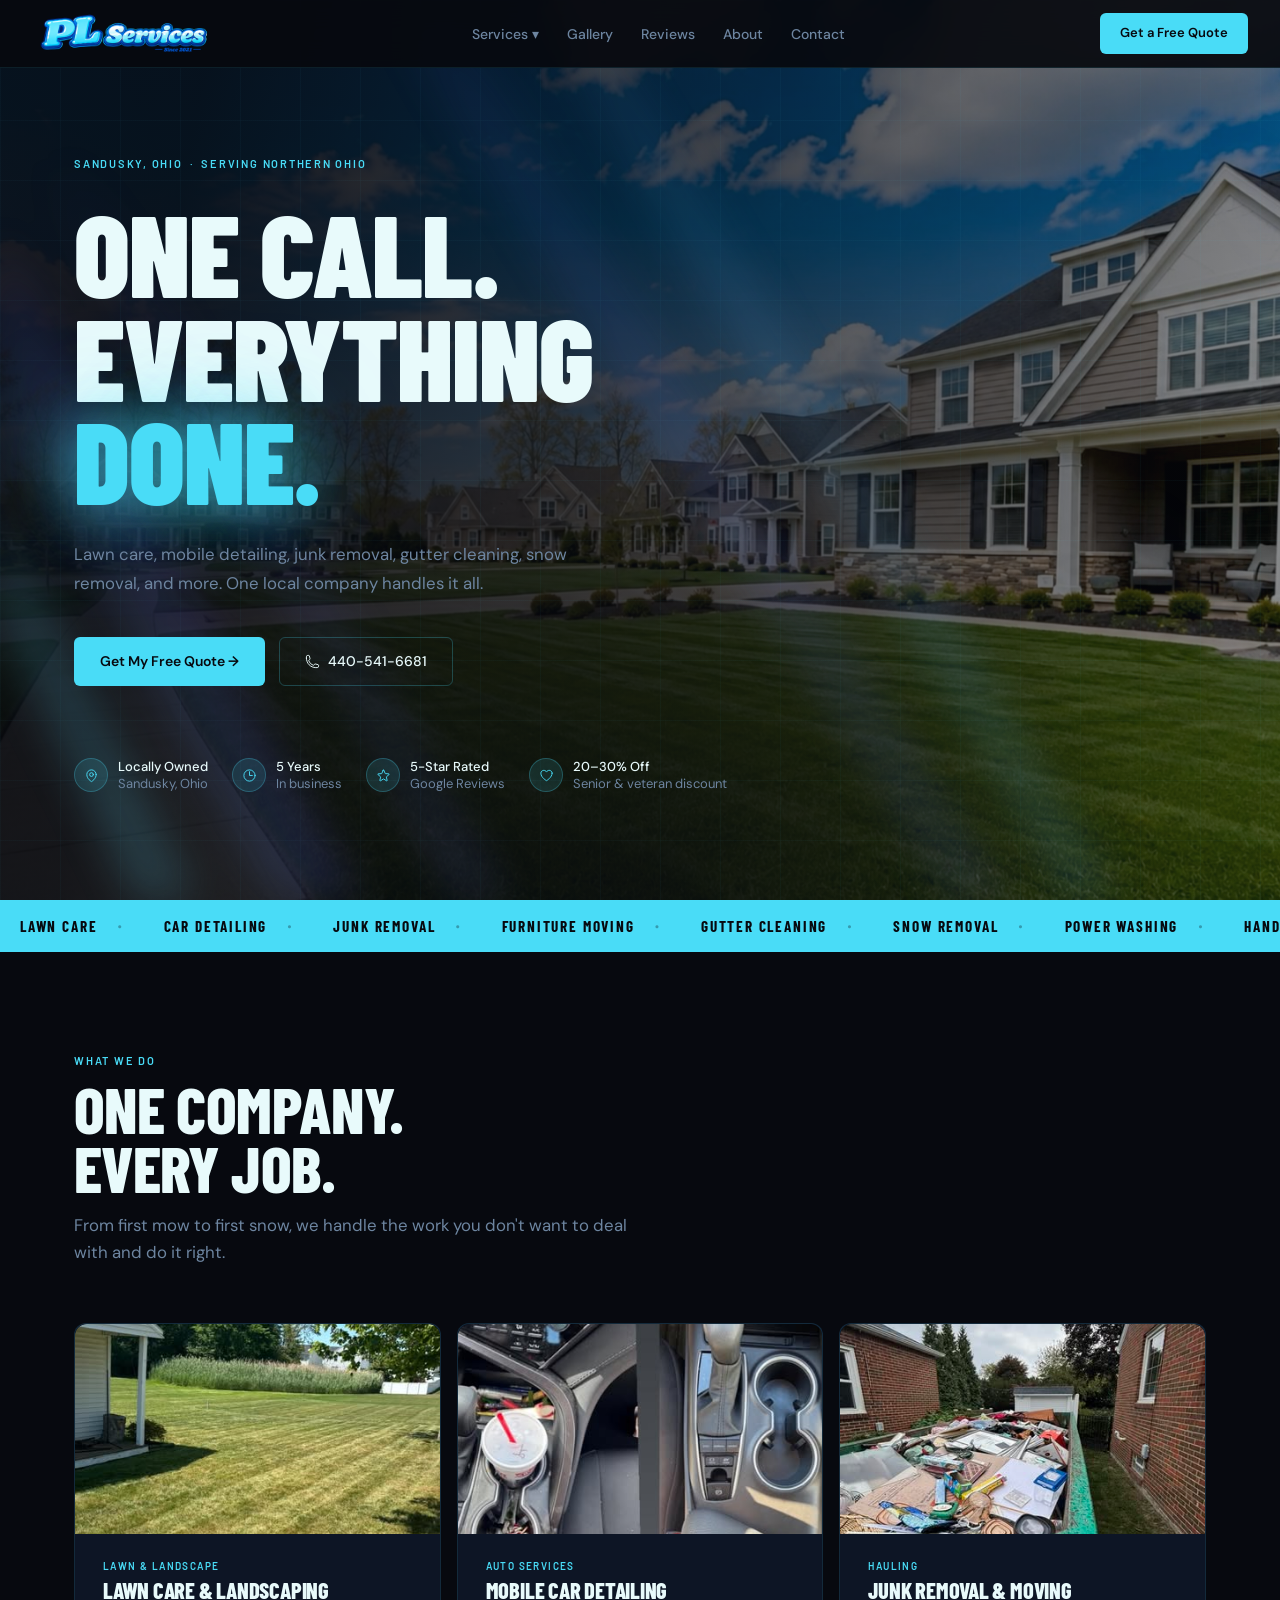
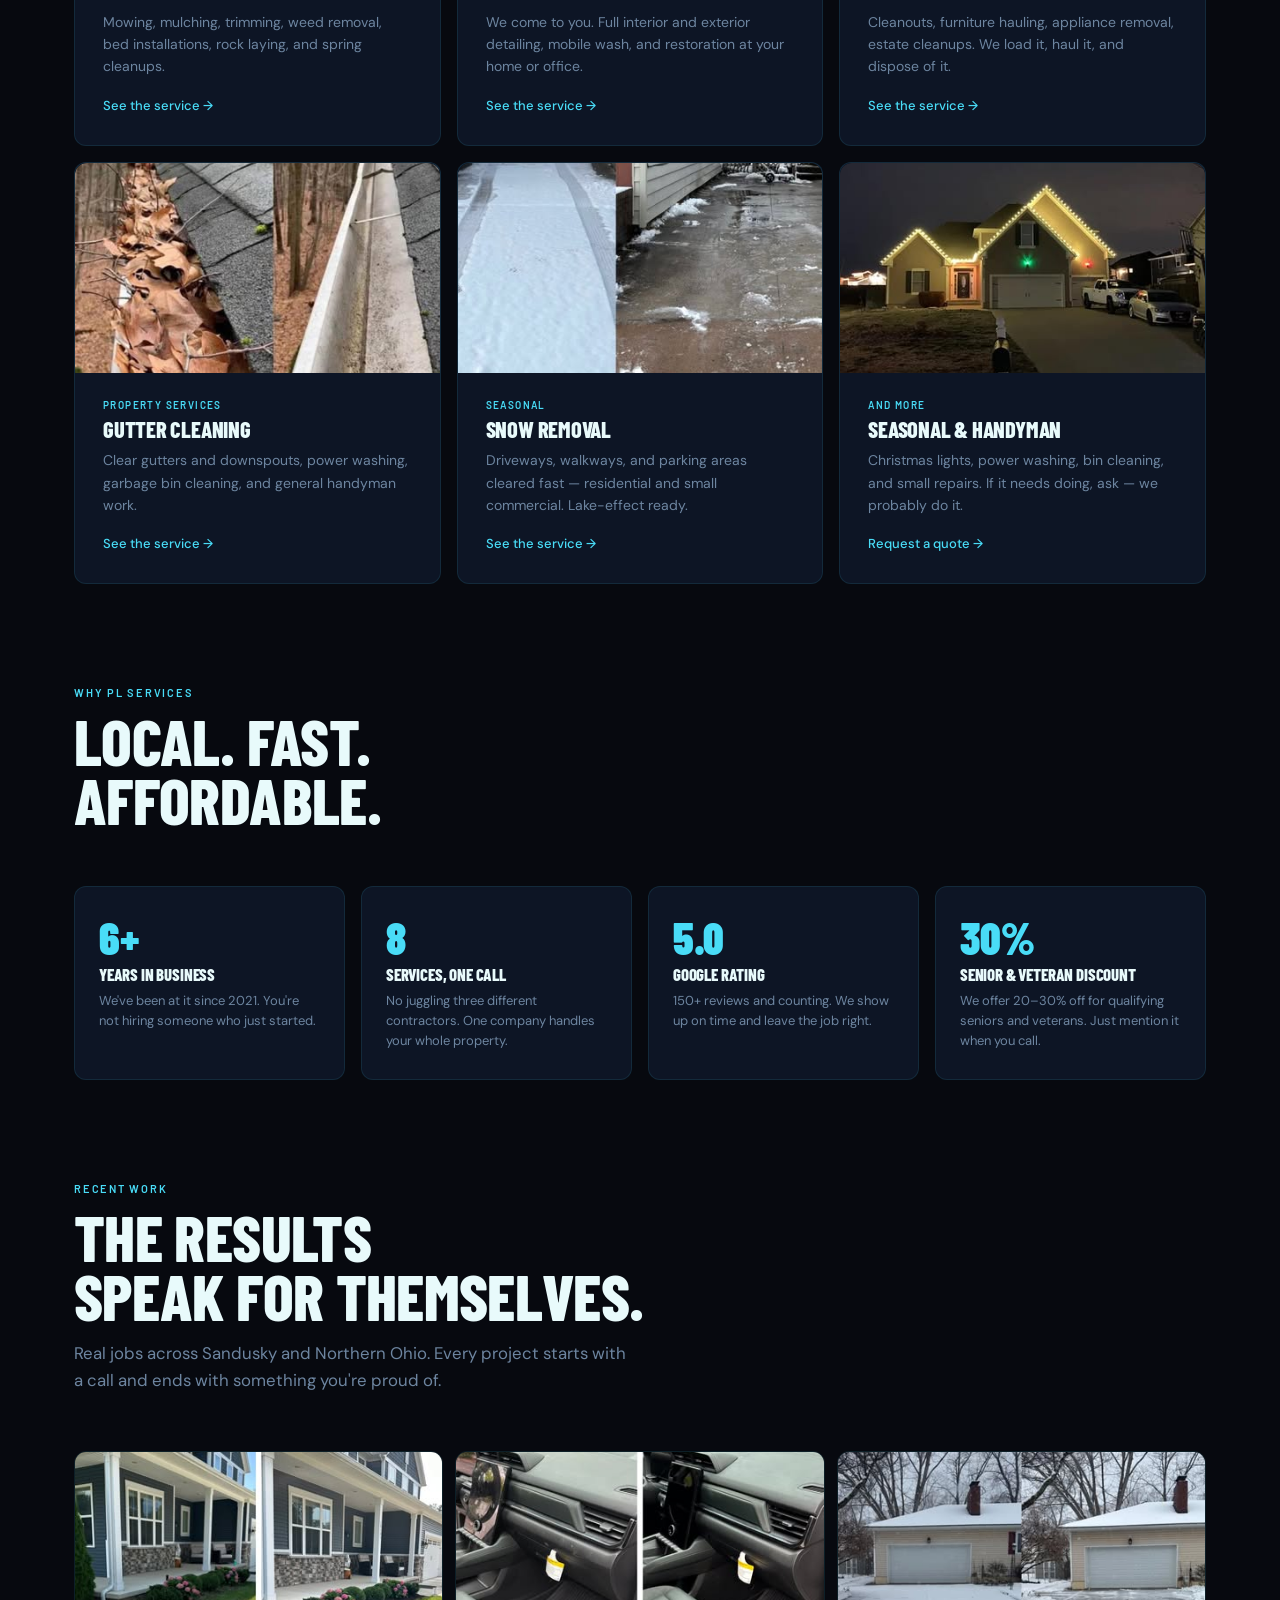
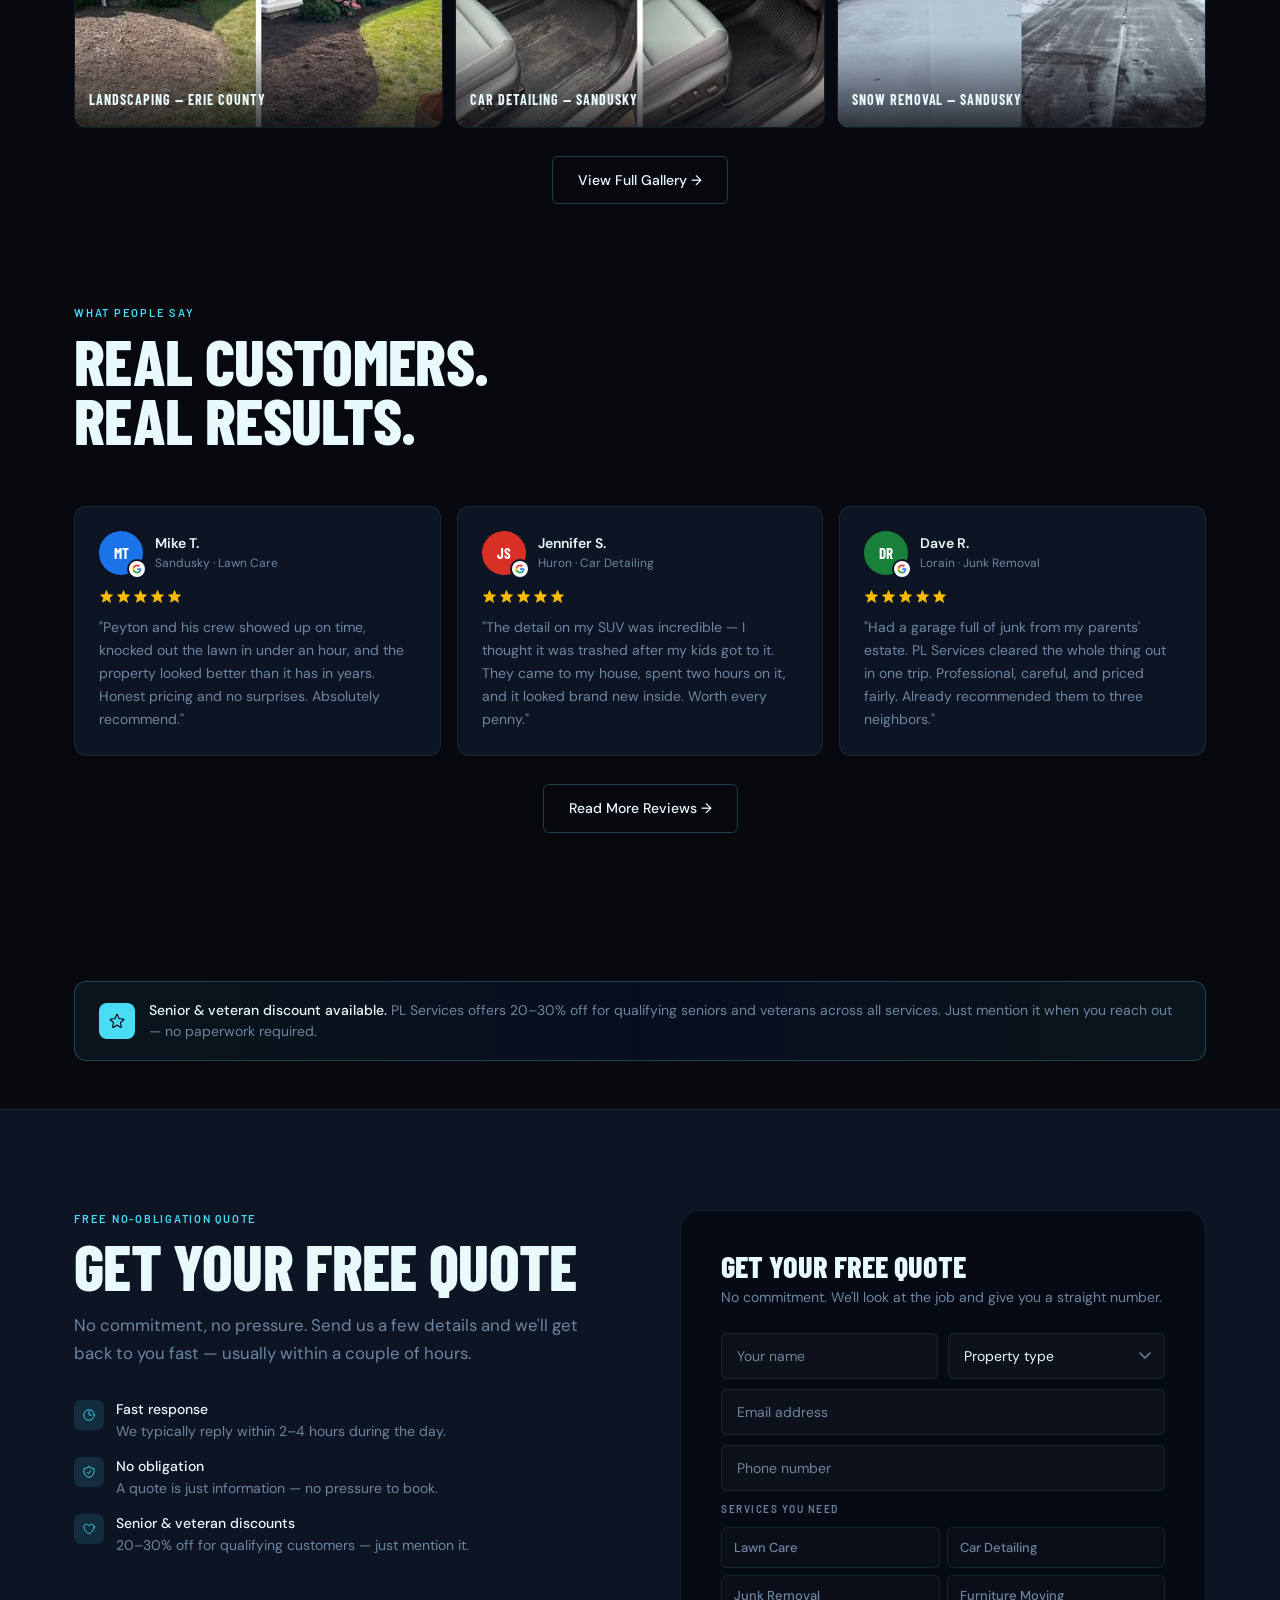
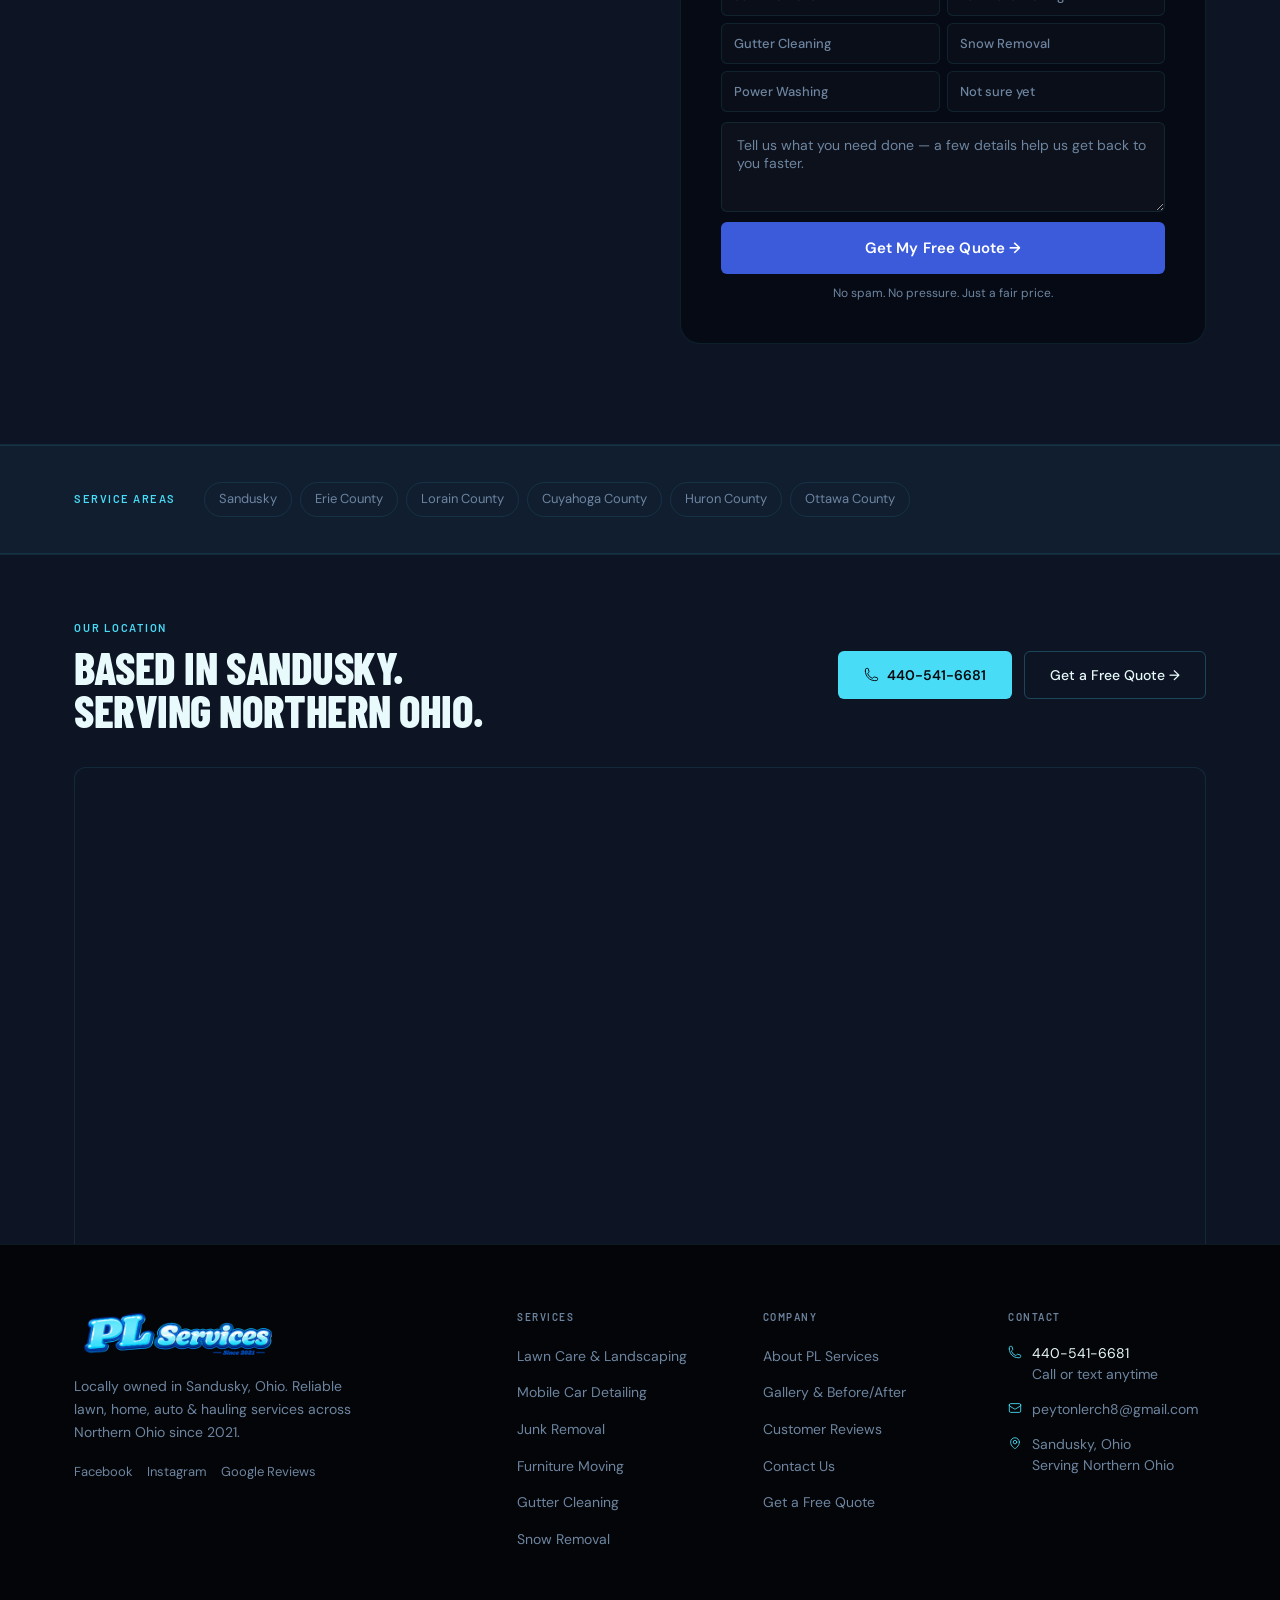
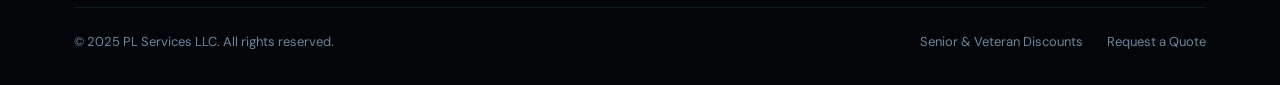
==== commit 52607725: "Replace hero background with new drone footage Swapped the AI-generated hero video for a real drone " ====
--- a/index.html
+++ b/index.html
@@ -7,7 +7,7 @@
 <meta name="description" content="PL Services LLC offers lawn care, mobile car detailing, junk removal, gutter cleaning, and snow removal across Sandusky and Northern Ohio. Locally owned since 2021.">
 <link rel="icon" type="image/png" href="assets/images/favicon.png">
 <link rel="apple-touch-icon" href="assets/images/favicon.png">
-<link rel="stylesheet" href="assets/css/styles.css?v=5">
+<link rel="stylesheet" href="assets/css/styles.css?v=6">
 </head>
 <body>
 
@@ -16,7 +16,7 @@
 <!-- HERO -->
 <section class="hero">
   <div class="hero-bg"></div>
-  <video class="hero-video-bg" id="hero-video" muted loop playsinline preload="auto" poster="assets/images/Hero%20Image.png">
+  <video class="hero-video-bg" id="hero-video" muted loop playsinline preload="auto" poster="assets/images/Hero%20Drone%20Poster.png">
     <source src="assets/videos/hero-bg.mp4" type="video/mp4">
   </video>
   <div class="hero-video-tint"></div>
--- a/assets/css/styles.css
+++ b/assets/css/styles.css
@@ -63,7 +63,7 @@
 /* HERO */
 .hero{min-height:100vh;display:flex;align-items:center;position:relative;overflow:hidden;padding-top:68px}
 .hero-bg{position:absolute;inset:0;background:radial-gradient(ellipse 65% 60% at 75% 45%,rgba(8,48,123,.45) 0%,transparent 65%),radial-gradient(ellipse 35% 50% at 15% 85%,rgba(73,220,247,.06) 0%,transparent 55%),var(--bg)}
-.hero-video-bg{position:absolute;inset:0;width:100%;height:100%;object-fit:cover;object-position:center 35%;z-index:0;transform:scale(1.2);transform-origin:20% 50%}
+.hero-video-bg{position:absolute;inset:0;width:100%;height:100%;object-fit:cover;object-position:center 35%;z-index:0}
 .hero-video-tint{position:absolute;inset:0;z-index:0;background:linear-gradient(100deg,rgba(7,9,15,.93) 15%,rgba(7,9,15,.78) 45%,rgba(7,9,15,.42) 100%),radial-gradient(ellipse 70% 70% at 50% 100%,rgba(7,9,15,.65) 0%,transparent 60%)}
 .hero-grid{position:absolute;inset:0;background-image:linear-gradient(rgba(73,220,247,.03) 1px,transparent 1px),linear-gradient(90deg,rgba(73,220,247,.03) 1px,transparent 1px);background-size:60px 60px}
 .hero-beams-canvas{position:absolute;inset:0;width:100%;height:100%;z-index:1;pointer-events:none;filter:blur(22px);will-change:transform}
